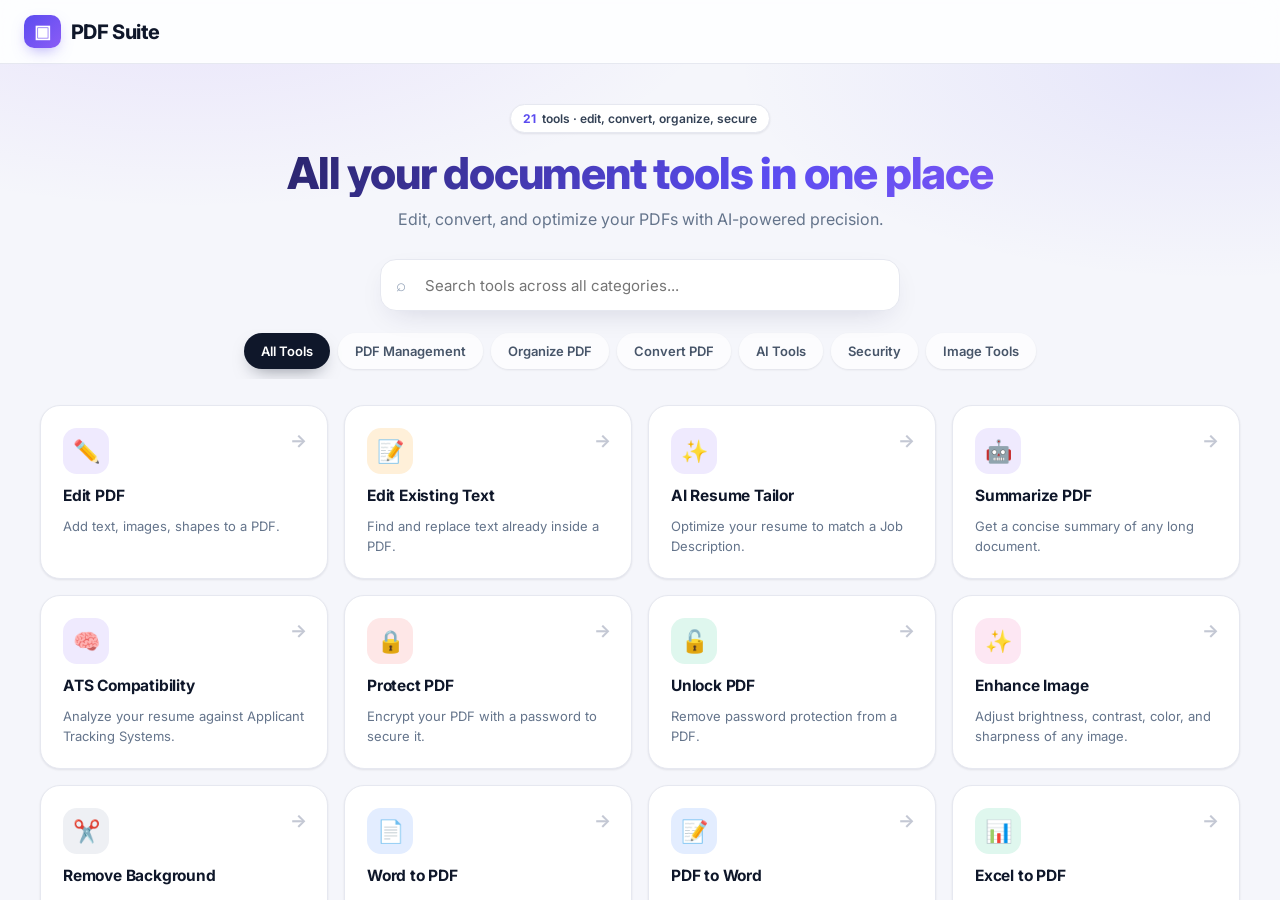
==== index.html @ 542d3d1c "Make PDF Suite an installable mobile app (PWA) Add a web app manifest, app icons, iOS/Android meta t" ====
<!doctype html>
<html lang="en">
<head>
  <meta charset="utf-8">
  <meta name="viewport" content="width=device-width, initial-scale=1, maximum-scale=1.0, user-scalable=no, viewport-fit=cover">
  <title>PDF Suite</title>
  <meta name="theme-color" content="#5b4cf0">
  <meta name="mobile-web-app-capable" content="yes">
  <meta name="apple-mobile-web-app-capable" content="yes">
  <meta name="apple-mobile-web-app-status-bar-style" content="default">
  <meta name="apple-mobile-web-app-title" content="PDF Suite">
  <meta name="application-name" content="PDF Suite">
  <meta name="format-detection" content="telephone=no">
  <link rel="manifest" href="/manifest.webmanifest">
  <link rel="icon" href="/static/icons/favicon-32.png" type="image/png" sizes="32x32">
  <link rel="apple-touch-icon" href="/static/icons/apple-touch-icon.png">
  <script src="/static/pwa.js" defer></script>
  <link rel="preconnect" href="https://fonts.googleapis.com">
  <link rel="preconnect" href="https://fonts.gstatic.com" crossorigin>
  <link href="https://fonts.googleapis.com/css2?family=Inter:opsz,wght@14..32,400;14..32,500;14..32,600;14..32,700&display=swap" rel="stylesheet">
  <style>
    *, *::before, *::after { box-sizing: border-box; margin: 0; padding: 0; }
    html, body { height: 100%; margin: 0; padding: 0; overflow: hidden; }
    body { font-family: 'Inter', -apple-system, BlinkMacSystemFont, sans-serif; background: #f8fafc; color: #0f172a; display: flex; flex-direction: column; touch-action: manipulation; }
    
    .app-header { height: 64px; display: flex; align-items: center; padding: 0 24px; background: #ffffff; border-bottom: 1px solid #e2e8f0; flex-shrink: 0; z-index: 100; }
    .brand { display: flex; align-items: center; gap: 10px; font-size: 20px; font-weight: 700; letter-spacing: -0.3px; cursor: pointer; }
    .brand-icon { background: #4f46e5; color: #fff; border-radius: 8px; padding: 6px 10px; font-size: 18px; }
    .btn-home { display: none; margin-left: auto; background: #f1f5f9; border: none; padding: 8px 16px; border-radius: 8px; font-weight: 600; color: #0f172a; cursor: pointer; font-size: 14px; }
    .btn-home:hover { background: #e2e8f0; }

    .app-view { display: none; flex: 1; position: relative; overflow: hidden; }
    .app-view.active { display: flex; }

    #homeView { background: #f8fafc; overflow-y: auto; padding: 40px 20px 80px 20px; justify-content: center; }
    #homeView::-webkit-scrollbar { width: 0px; }
    .home-container { max-width: 1200px; width: 100%; margin: 0 auto; }
    .home-header { text-align: center; margin-bottom: 40px; }
    .home-header h1 { font-size: 32px; font-weight: 700; margin-bottom: 12px; letter-spacing: -0.5px; }
    .home-header p { color: #64748b; font-size: 16px; }
    .tool-discovery { margin: 0 auto 26px; max-width: 920px; }
    .tool-search-wrap { position: relative; margin: 0 auto 18px; max-width: 520px; }
    .tool-search-wrap input { width: 100%; height: 46px; padding: 0 16px 0 44px; border: 1px solid #dbe3ef; border-radius: 12px; background: #fff; color: #0f172a; font: inherit; font-size: 14px; outline: none; box-shadow: 0 2px 8px rgba(15,23,42,.03); }
    .tool-search-wrap input:focus { border-color: #818cf8; box-shadow: 0 0 0 3px rgba(99,102,241,.12); }
    .tool-search-icon { position: absolute; left: 16px; top: 50%; transform: translateY(-50%); color: #94a3b8; font-size: 17px; pointer-events: none; }
    .tool-tabs { display: flex; justify-content: center; gap: 8px; overflow-x: auto; padding: 4px 2px 10px; scrollbar-width: thin; -webkit-overflow-scrolling: touch; }
    .tool-tab { flex: 0 0 auto; border: 1px solid #e2e8f0; border-radius: 999px; background: #fff; color: #475569; padding: 9px 16px; font: inherit; font-size: 13px; font-weight: 600; cursor: pointer; transition: background .18s, color .18s, border-color .18s, box-shadow .18s; }
    .tool-tab:hover { border-color: #a5b4fc; color: #4338ca; }
    .tool-tab.active { background: #4f46e5; color: #fff; border-color: #4f46e5; box-shadow: 0 4px 10px rgba(79,70,229,.18); }
    .tool-grid { display: grid; grid-template-columns: repeat(auto-fill, minmax(260px, 1fr)); gap: 20px; padding-bottom: 40px; }
    .tool-card[hidden] { display: none !important; }
    .tool-empty { display: none; padding: 34px 16px; text-align: center; color: #64748b; background: #fff; border: 1px dashed #cbd5e1; border-radius: 14px; margin-bottom: 40px; }
    .tool-empty.visible { display: block; }
    @media (max-width: 640px) {
      #homeView { padding: 28px 14px 60px; justify-content: flex-start; }
      .home-header { margin-bottom: 26px; }
      .home-header h1 { font-size: 26px; }
      .home-header p { font-size: 14px; }
      .tool-tabs { justify-content: flex-start; margin-right: -14px; padding-right: 14px; }
      .tool-grid { grid-template-columns: repeat(auto-fill, minmax(220px, 1fr)); gap: 14px; }
      .tool-card { padding: 20px; }
    }
    .tool-card { background: #ffffff; border: 1px solid #e2e8f0; border-radius: 16px; padding: 24px; cursor: pointer; transition: all 0.2s ease; display: flex; flex-direction: column; gap: 16px; }
    .tool-card:hover { transform: translateY(-4px); box-shadow: 0 12px 30px rgba(0,0,0,0.08); border-color: #cbd5e1; }
    .tool-icon { width: 48px; height: 48px; border-radius: 12px; display: flex; align-items: center; justify-content: center; font-size: 24px; color: white; }
    .icon-purple { background: #8b5cf6; } .icon-red { background: #ef4444; } .icon-blue { background: #3b82f6; } .icon-green { background: #10b981; } .icon-orange { background: #f59e0b; } .icon-gray { background: #64748b; } .icon-pink { background: #ec4899; }
    .tool-card h3 { font-size: 16px; font-weight: 700; color: #0f172a; }
    .tool-card p { font-size: 13px; color: #64748b; line-height: 1.5; }

    .page-container { width: 100%; max-width: 1200px; margin: 0 auto; padding: 30px 20px; overflow-y: auto; height: 100%; }
    .card-panel { background: white; padding: 30px; border-radius: 16px; box-shadow: 0 4px 20px rgba(0,0,0,0.05); }
    
    .btn { display: inline-flex; align-items: center; justify-content: center; gap: 6px; padding: 10px 16px; border: 1px solid #e2e8f0; border-radius: 8px; background: #ffffff; color: #334155; font-weight: 600; font-size: 14px; cursor: pointer; transition: all 0.15s; font-family: inherit; text-decoration: none; }
    .btn:hover { background: #f1f5f9; }
    .btn-primary { background: #4f46e5; color: #fff; border-color: #4f46e5; }
    .btn-primary:hover { background: #4338ca; }
    .btn-success { background: #059669; color: #fff; border-color: #059669; }
    .btn-success:hover { background: #047857; }
    .btn-danger { background: #dc2626; color: #fff; border-color: #dc2626; }
    .btn-danger:hover { background: #b91c1c; }
    .btn:disabled { opacity: 0.5; pointer-events: none; }
    
    .upload-zone { border: 2px dashed #cbd5e1; border-radius: 12px; padding: 40px 20px; text-align: center; cursor: pointer; transition: all 0.25s; background: #f8fafc; }
    .upload-zone:hover { border-color: #818cf8; background: #eef2ff; }
    .upload-zone .icon { font-size: 40px; display: block; margin-bottom: 10px; }

    /* Checkerboard for Background Remover */
    .checkerboard {
      background-color: #fff;
      background-image: linear-gradient(45deg, #e2e8f0 25%, transparent 25%), linear-gradient(-45deg, #e2e8f0 25%, transparent 25%), linear-gradient(45deg, transparent 75%, #e2e8f0 75%), linear-gradient(-45deg, transparent 75%, #e2e8f0 75%);
      background-size: 20px 20px;
      background-position: 0 0, 0 10px, 10px -10px, -10px 0px;
    }

    .editor-layout { display: flex; width: 100%; height: 100%; }
    .sidebar { width: 320px; min-width: 320px; background: #ffffff; border-right: 1px solid #e2e8f0; padding: 20px 16px; overflow-y: auto; display: flex; flex-direction: column; gap: 16px; z-index: 20; }
    .sidebar-close { display: none; background: none; border: none; font-size: 24px; align-self: flex-end; cursor: pointer; color: #64748b; }
    @media (max-width: 768px) {
      .sidebar { position: fixed; top: 64px; left: 0; bottom: 0; width: 85%; max-width: 340px; transform: translateX(-100%); box-shadow: 0 8px 30px rgba(0,0,0,0.15); z-index: 30; }
      .sidebar.open { transform: translateX(0); }
      .sidebar-close { display: block; }
      .sidebar-backdrop { display: none; position: fixed; inset: 0; background: rgba(0,0,0,0.3); z-index: 25; top: 64px; }
      .sidebar-backdrop.active { display: block; }
    }
    .tool-section-title { font-size: 11px; font-weight: 700; text-transform: uppercase; letter-spacing: 0.5px; color: #94a3b8; margin-top: 4px; }
    .tool-grid-sidebar { display: grid; grid-template-columns: 1fr 1fr; gap: 6px; }
    
    .main { flex: 1; display: flex; flex-direction: column; min-width: 0; background: #f1f5f9; position: relative; }
    .toolbar { height: 52px; background: #ffffff; border-bottom: 1px solid #e2e8f0; display: flex; align-items: center; gap: 10px; padding: 0 12px; flex-shrink: 0; }
    .toolbar[hidden] { display: none !important; }
    .toolbar .spacer { flex: 1; }
    .toolbar .page-nav { display: flex; align-items: center; gap: 6px; font-size: 14px; font-weight: 500; }
    .toolbar input[type="number"] { width: 48px; padding: 4px 6px; border: 1px solid #e2e8f0; border-radius: 6px; font-size: 14px; text-align: center; font-family: inherit; }
    .viewer-wrap { flex: 1; overflow: auto; padding: 20px 12px; display: flex; justify-content: center; align-items: flex-start; background: #e2e8f0; background-image: radial-gradient(circle at 20px 20px, #cbd5e1 1px, transparent 1px); background-size: 40px 40px; touch-action: pan-x pan-y; }
    .page-container-pdf { position: relative; background: #ffffff; border-radius: 8px; box-shadow: 0 20px 60px rgba(0, 0, 0, 0.12); overflow: hidden; touch-action: none; }
    .page-container-pdf img { display: block; width: 100%; height: 100%; }
    .page-container-pdf .overlay { position: absolute; inset: 0; pointer-events: auto; touch-action: none; }
    .empty-state { display: flex; flex-direction: column; align-items: center; justify-content: center; height: 100%; color: #94a3b8; gap: 12px; cursor: pointer; }
    .empty-state .icon { font-size: 56px; }
    .empty-state p { font-size: 18px; font-weight: 500; }
    
    .object { position: absolute; pointer-events: none; border: 1px solid transparent; cursor: move; white-space: pre-wrap; overflow: visible; user-select: none; background: transparent !important; touch-action: none; }
    .object.selected { border: 2px solid #4f46e5 !important; }
    .rotate-handle { position:absolute; left:50%; top:-34px; width:18px; height:18px; margin-left:-9px; border-radius:50%; background:#16a34a; border:2px solid #fff; z-index:6; pointer-events:auto; cursor:grab; box-shadow:0 1px 4px rgba(0,0,0,.25); }
    .resize-handle { position: absolute; width: 20px; height: 20px; background: #4f46e5; border: 2px solid #ffffff; border-radius: 3px; z-index: 5; pointer-events: auto; box-shadow: 0 1px 4px rgba(0,0,0,0.2); touch-action: none; }
    .resize-handle.nw { left: -10px; top: -10px; cursor: nwse-resize; } .resize-handle.n { left: 50%; top: -10px; transform: translateX(-50%); cursor: ns-resize; } .resize-handle.ne { right: -10px; top: -10px; cursor: nesw-resize; }
    .resize-handle.e { right: -10px; top: 50%; transform: translateY(-50%); cursor: ew-resize; } .resize-handle.se { right: -10px; bottom: -10px; cursor: nwse-resize; } .resize-handle.s { left: 50%; bottom: -10px; transform: translateX(-50%); cursor: ns-resize; }
    .resize-handle.sw { left: -10px; bottom: -10px; cursor: nesw-resize; } .resize-handle.w { left: -10px; top: 50%; transform: translateY(-50%); cursor: ew-resize; }

    .modal { display: none; position: fixed; inset: 0; background: rgba(15, 23, 42, 0.5); backdrop-filter: blur(4px); align-items: center; justify-content: center; z-index: 10000; padding: 12px; }
    .modal.open { display: flex; }
    .modal-dialog { width: min(540px, 100%); max-height: 90vh; background: #ffffff; border-radius: 16px; padding: 24px 20px; box-shadow: 0 40px 80px rgba(0, 0, 0, 0.3); overflow-y: auto; }
    .modal-dialog h2 { font-size: 20px; font-weight: 700; margin-bottom: 18px; color: #0f172a; }
    .modal-dialog label { display: block; font-size: 13px; font-weight: 600; color: #334155; margin: 14px 0 4px; }
    .modal-dialog textarea, .modal-dialog input[type="text"], .modal-dialog input[type="number"], .modal-dialog select { width: 100%; padding: 10px 12px; border: 1px solid #e2e8f0; border-radius: 8px; font-size: 16px; font-family: inherit; transition: border 0.15s; background: #ffffff; }
    .modal-dialog .row { display: grid; grid-template-columns: 1fr 90px; gap: 12px; }
    .modal-actions { display: flex; justify-content: flex-end; gap: 8px; margin-top: 20px; padding-top: 16px; border-top: 1px solid #f1f5f9; flex-wrap: wrap; }
    .modal-actions .btn-danger { margin-right: auto; }

    @media (max-width: 900px) { .tailor-grid, .split-grid { grid-template-columns: 1fr !important; } }
    
    #converterView { display: none; width: 100%; height: 100%; padding: 0; }
    #converterView.active { display: flex; }
    #converterIframe { width: 100%; height: 100%; border: 0; display: block; }
  
    /* Refreshed add/edit dialogs */
    .modal-card, .dialog, .editor-modal {
      border-radius: 18px !important;
      box-shadow: 0 24px 70px rgba(15, 23, 42, .24) !important;
      border: 1px solid rgba(226, 232, 240, .9) !important;
    }
    .modal-card h2, .dialog h2, .editor-modal h2 {
      font-size: 21px !important;
      font-weight: 750 !important;
      letter-spacing: -.45px;
      color: #111827;
    }
    .modal-card label, .dialog label, .editor-modal label {
      display: block;
      margin: 12px 0 6px;
      color: #475569;
      font-size: 12px;
      font-weight: 650;
    }
    .modal-card input:not([type=color]), .modal-card textarea, .modal-card select,
    .dialog input:not([type=color]), .dialog textarea, .dialog select,
    .editor-modal input:not([type=color]), .editor-modal textarea, .editor-modal select {
      border: 1px solid #dbe3ef !important;
      border-radius: 10px !important;
      background: #f8fafc;
      padding: 10px 12px;
      transition: border-color .15s ease, box-shadow .15s ease, background .15s ease;
    }
    .modal-card input:focus, .modal-card textarea:focus, .modal-card select:focus,
    .dialog input:focus, .dialog textarea:focus, .dialog select:focus,
    .editor-modal input:focus, .editor-modal textarea:focus, .editor-modal select:focus {
      outline: none;
      border-color: #6366f1 !important;
      background: #fff;
      box-shadow: 0 0 0 3px rgba(99, 102, 241, .13);
    }
    .modal-card input[type=color], .dialog input[type=color], .editor-modal input[type=color] {
      border-radius: 10px;
      overflow: hidden;
      cursor: pointer;
      min-height: 42px;
    }
    .modal-card button, .dialog button, .editor-modal button {
      border-radius: 10px !important;
      font-weight: 650;
      transition: transform .12s ease, box-shadow .12s ease;
    }
    .modal-card button:hover, .dialog button:hover, .editor-modal button:hover {
      transform: translateY(-1px);
    }

  </style>
  <link rel="stylesheet" href="/static/theme.css">
</head>
<body data-pwa-tip="auto">

  <header class="app-header">
    <div class="brand" onclick="goHome()">
      <span class="brand-icon">▣</span> PDF Suite
    </div>
    <button class="btn-home" id="globalHomeBtn" onclick="goHome()">🏠 <span class="hide-sm">Back to </span>Home</button>
    <button type="button" class="pwa-install" data-pwa-install hidden title="Install PDF Suite on this device">⬇ Install app</button>
  </header>

  <div class="sidebar-backdrop" id="sidebarBackdrop"></div>

  <!-- HOME VIEW -->
  <div class="app-view active" id="homeView">
    <div class="home-container">
      <div class="home-header">
        <span class="hero-badge"><b>21</b> tools · edit, convert, organize, secure</span>
        <h1>All your document tools in one place</h1>
        <p>Edit, convert, and optimize your PDFs with AI-powered precision.</p>
      </div>
      <div class="tool-discovery" aria-label="Find a tool">
        <div class="tool-search-wrap">
          <span class="tool-search-icon" aria-hidden="true">⌕</span>
          <input id="toolSearch" type="search" placeholder="Search tools across all categories..." aria-label="Search all tools" autocomplete="off">
        </div>
        <div class="tool-tabs" role="tablist" aria-label="Tool categories">
          <button class="tool-tab active" type="button" role="tab" aria-selected="true" data-category="all">All Tools</button>
          <button class="tool-tab" type="button" role="tab" aria-selected="false" data-category="pdf">PDF Management</button>
          <button class="tool-tab" type="button" role="tab" aria-selected="false" data-category="organize">Organize PDF</button>
          <button class="tool-tab" type="button" role="tab" aria-selected="false" data-category="convert">Convert PDF</button>
          <button class="tool-tab" type="button" role="tab" aria-selected="false" data-category="ai">AI Tools</button>
          <button class="tool-tab" type="button" role="tab" aria-selected="false" data-category="security">Security</button>
          <button class="tool-tab" type="button" role="tab" aria-selected="false" data-category="image">Image Tools</button>
        </div>
      </div>
      <div class="tool-grid" id="toolGrid">
        <div class="tool-card" data-category="pdf" onclick="showEditor()"><div class="tool-icon icon-purple">✏️</div><h3>Edit PDF</h3><p>Add text, images, shapes to a PDF.</p></div>
        <div class="tool-card" data-category="pdf" onclick="window.location.href='/edit-existing-text'"><div class="tool-icon icon-orange">📝</div><h3>Edit Existing Text</h3><p>Find and replace text already inside a PDF.</p></div>
        <div class="tool-card" data-category="ai" onclick="showTailor()"><div class="tool-icon icon-purple">✨</div><h3>AI Resume Tailor</h3><p>Optimize your resume to match a Job Description.</p></div>
        <div class="tool-card" data-category="ai" onclick="showSummarize()"><div class="tool-icon icon-purple">🤖</div><h3>Summarize PDF</h3><p>Get a concise summary of any long document.</p></div>
        <div class="tool-card" data-category="ai" onclick="showAts()"><div class="tool-icon icon-purple">🧠</div><h3>ATS Compatibility</h3><p>Analyze your resume against Applicant Tracking Systems.</p></div>
        <div class="tool-card" data-category="security" onclick="showProtect()"><div class="tool-icon icon-red">🔒</div><h3>Protect PDF</h3><p>Encrypt your PDF with a password to secure it.</p></div>
        <div class="tool-card" data-category="security" onclick="showUnlock()"><div class="tool-icon icon-green">🔓</div><h3>Unlock PDF</h3><p>Remove password protection from a PDF.</p></div>
        <div class="tool-card" data-category="image" onclick="showEnhance()"><div class="tool-icon icon-pink">✨</div><h3>Enhance Image</h3><p>Adjust brightness, contrast, color, and sharpness of any image.</p></div>
        <div class="tool-card" data-category="image" onclick="showRemoveBg()"><div class="tool-icon icon-gray">✂️</div><h3>Remove Background</h3><p>Automatically remove the background from any image using AI.</p></div>
        <div class="tool-card" data-category="convert" onclick="showConverter('word-to-pdf')"><div class="tool-icon icon-blue">📄</div><h3>Word to PDF</h3><p>Convert DOC and DOCX to PDF.</p></div>
        <div class="tool-card" data-category="convert" onclick="showConverter('pdf-to-word')"><div class="tool-icon icon-blue">📝</div><h3>PDF to Word</h3><p>Convert PDF to DOCX.</p></div>
        <div class="tool-card" data-category="convert" onclick="showConverter('excel-to-pdf')"><div class="tool-icon icon-green">📊</div><h3>Excel to PDF</h3><p>Convert spreadsheets to PDF.</p></div>
        <div class="tool-card" data-category="convert" onclick="showConverter('powerpoint-to-pdf')"><div class="tool-icon icon-orange">📽️</div><h3>PowerPoint to PDF</h3><p>Convert presentations to PDF.</p></div>
        <div class="tool-card" data-category="convert" onclick="showConverter('images-to-pdf')"><div class="tool-icon icon-orange">🖼️</div><h3>Images to PDF</h3><p>Combine images into a PDF.</p></div>
        <div class="tool-card" data-category="convert" onclick="showConverter('pdf-to-images')"><div class="tool-icon icon-blue">📸</div><h3>PDF to Images</h3><p>Export PDF pages as images.</p></div>
        <div class="tool-card" data-category="organize" onclick="showConverter('merge-pdf')"><div class="tool-icon icon-red">🔗</div><h3>Merge PDFs</h3><p>Combine multiple PDFs into one.</p></div>
        <div class="tool-card" data-category="organize" onclick="showConverter('compress-pdf')"><div class="tool-icon icon-green">🗜️</div><h3>Compress PDF</h3><p>Reduce PDF file size for easier sharing.</p></div>
        <div class="tool-card" data-category="organize" onclick="showConverter('split-pdf')"><div class="tool-icon icon-orange">✂️</div><h3>Split PDF</h3><p>Extract page ranges into separate PDF files.</p></div>
        <div class="tool-card" data-category="organize" onclick="showConverter('rotate-pdf')"><div class="tool-icon icon-blue">🔄</div><h3>Rotate Pages</h3><p>Rotate all pages or selected pages in a PDF.</p></div>
        <div class="tool-card" data-category="organize" onclick="showConverter('reorder-pdf')"><div class="tool-icon icon-purple">↕️</div><h3>Reorder Pages</h3><p>Change the page sequence of a PDF.</p></div>
        <div class="tool-card" data-category="image" onclick="showConverter('image-to-image')"><div class="tool-icon icon-gray">🔄</div><h3>Image to Image</h3><p>Convert between image formats.</p></div>
      </div>
      <div class="tool-empty" id="toolEmpty" role="status">No tools found. Try another search or category.</div>
    </div>
  </div>

  <!-- PDF ANNOTATOR (EDITOR) VIEW -->
  <div class="app-view" id="editorView">
    <div class="editor-layout">
      <aside class="sidebar" id="sidebar">
        <button class="sidebar-close" id="sidebarClose">✕</button>
        <div class="sidebar-title" style="display:flex; justify-content:space-between; align-items:center;">
          <span>📄 PDF Annotator</span>
          <button class="btn btn-ghost" id="newDocBtn" style="display:none; padding:4px 8px; min-height:auto; font-size:12px; border:1px solid #e2e8f0; cursor:pointer;">➕ New</button>
        </div>

        <div class="upload-zone" id="uploadArea">
          <span class="icon">📤</span>
          <p>Drop PDF here or click to browse</p>
          <input id="fileInput" type="file" accept="application/pdf,.pdf">
        </div>

        <div id="tools" hidden style="display:flex; flex-direction:column; gap:14px;">
          <div class="tool-section-title">🛠️ Tools</div>
          <div class="tool-grid-sidebar">
            <button class="btn btn-primary" id="addTextBtn">✏️ Add Text</button>
            <button class="btn btn-primary" id="addShapeBtn">⬛ Add Shape</button>
            <button class="btn btn-primary" id="addImageBtn">🖼️ Add Image</button>
            <button class="btn" id="undoBtn">↶ Undo</button>
            <button class="btn" id="redoBtn">↷ Redo</button>
            <button class="btn btn-danger" id="deleteSelectedBtn">🗑️ Delete</button>
            <button class="btn" id="clearBtn" style="grid-column: span 2;">🧹 Clear All</button>
          </div>

          <div class="selection-info" id="selectionInfo">Nothing selected.</div>
          <div class="status-bar" id="status"></div>

          <div class="tool-section-title">📥 Export</div>
          <button class="btn btn-success" style="width:100%;" id="downloadBtn">⬇️ Download PDF</button>
        </div>
      </aside>

      <main class="main">
        <header class="toolbar" id="toolbar" hidden>
          <div class="page-nav">
            <button class="btn" id="prevBtn" style="padding:4px 10px;">‹</button>
            <span><b id="pageNum">1</b> / <span id="pageCount">0</span></span>
            <button class="btn" id="nextBtn" style="padding:4px 10px;">›</button>
          </div>
          <input id="pageInput" type="number" min="1" value="1">
          <span class="spacer"></span>
          <div class="tool-grid-sidebar" style="width:110px;">
            <button class="btn" id="zoomOut" style="padding:4px;">−</button>
            <button class="btn" id="zoomIn" style="padding:4px;">+</button>
          </div>
        </header>

        <section class="viewer-wrap" id="viewerWrap">
          <div class="empty-state" onclick="document.getElementById('fileInput').click()">
            <span class="icon">📄</span>
            <p>Upload a PDF to get started</p>
          </div>
        </section>
      </main>
    </div>
  </div>

  <!-- CONVERTER VIEW -->
  <div class="app-view" id="converterView">
    <iframe id="converterIframe" src="about:blank"></iframe>
  </div>

  <!-- PROTECT PDF VIEW -->
  <div class="app-view" id="protectView" style="justify-content:center; overflow-y:auto; padding:40px 20px 80px 20px;">
    <div class="card-panel" style="max-width:600px; width:100%; height:fit-content;">
      <h2 style="font-size:24px; font-weight:700; margin-bottom:8px;">🔒 Protect PDF</h2>
      <p style="color:#64748b; margin-bottom:24px;">Encrypt your PDF file with a password.</p>
      
      <div class="upload-zone" id="protectUploadZone" style="margin-bottom:20px;">
        <span class="icon">📤</span>
        <p style="font-weight:600; color:#334155;" id="protectFileName">Click to upload a PDF</p>
        <input type="file" id="protectFileInput" accept=".pdf" style="display:none;">
      </div>
      
      <label style="display:block; font-weight:600; font-size:14px; margin-bottom:8px;">Enter Password</label>
      <input type="password" id="protectPassword" placeholder="Enter a strong password" style="width:100%; padding:12px; border:1px solid #e2e8f0; border-radius:8px; font-family:inherit; margin-bottom:20px;">
      
      <button class="btn btn-primary" id="runProtectBtn" style="width:100%; padding:12px; font-size:16px;" disabled>Encrypt & Download</button>
      <div id="protectStatus" style="margin-top:15px; text-align:center; font-weight:600;"></div>
    </div>
  </div>

  <!-- UNLOCK PDF VIEW -->
  <div class="app-view" id="unlockView" style="justify-content:center; overflow-y:auto; padding:40px 20px 80px 20px;">
    <div class="card-panel" style="max-width:600px; width:100%; height:fit-content;">
      <h2 style="font-size:24px; font-weight:700; margin-bottom:8px;">🔓 Unlock PDF</h2>
      <p style="color:#64748b; margin-bottom:24px;">Remove password protection from a PDF.</p>
      
      <div class="upload-zone" id="unlockUploadZone" style="margin-bottom:20px;">
        <span class="icon">📤</span>
        <p style="font-weight:600; color:#334155;" id="unlockFileName">Click to upload an encrypted PDF</p>
        <input type="file" id="unlockFileInput" accept=".pdf" style="display:none;">
      </div>
      
      <label style="display:block; font-weight:600; font-size:14px; margin-bottom:8px;">Enter Current Password</label>
      <input type="password" id="unlockPassword" placeholder="Enter the PDF password" style="width:100%; padding:12px; border:1px solid #e2e8f0; border-radius:8px; font-family:inherit; margin-bottom:20px;">
      
      <button class="btn btn-primary" id="runUnlockBtn" style="width:100%; padding:12px; font-size:16px;" disabled>Remove Password</button>
      <div id="unlockStatus" style="margin-top:15px; text-align:center; font-weight:600;"></div>
    </div>
  </div>

  <!-- ENHANCE IMAGE VIEW -->
  <div class="app-view" id="enhanceView" style="justify-content:center; overflow-y:auto; padding:40px 20px 80px 20px;">
    <div class="page-container split-grid" style="display:grid; grid-template-columns: 1fr 1fr; gap:20px; max-width:1000px; align-items:start;">
      
      <!-- Controls -->
      <div class="card-panel">
        <h2 style="font-size:24px; font-weight:700; margin-bottom:8px;">✨ Enhance Image</h2>
        <p style="color:#64748b; margin-bottom:20px;">Upload an image and adjust the sliders below.</p>
        
        <div class="upload-zone" id="enhanceUploadZone" style="margin-bottom:20px; padding: 20px;">
          <span class="icon" style="font-size:30px;">📤</span>
          <p style="font-weight:600; color:#334155; font-size:14px;" id="enhanceFileName">Click to upload an image</p>
          <input type="file" id="enhanceFileInput" accept="image/*" style="display:none;">
        </div>
        
        <div style="display:flex; flex-direction:column; gap:12px; margin-bottom:20px;">
          <div>
            <label style="display:flex; justify-content:space-between; font-size:13px; font-weight:600; margin-bottom:4px;"><span>Brightness</span> <span id="valBrightness">1.0</span></label>
            <input type="range" id="sliderBrightness" min="0.5" max="2.0" step="0.1" value="1.0" style="width:100%;">
          </div>
          <div>
            <label style="display:flex; justify-content:space-between; font-size:13px; font-weight:600; margin-bottom:4px;"><span>Contrast</span> <span id="valContrast">1.0</span></label>
            <input type="range" id="sliderContrast" min="0.5" max="2.0" step="0.1" value="1.0" style="width:100%;">
          </div>
          <div>
            <label style="display:flex; justify-content:space-between; font-size:13px; font-weight:600; margin-bottom:4px;"><span>Color</span> <span id="valColor">1.0</span></label>
            <input type="range" id="sliderColor" min="0.0" max="2.0" step="0.1" value="1.0" style="width:100%;">
          </div>
          <div>
            <label style="display:flex; justify-content:space-between; font-size:13px; font-weight:600; margin-bottom:4px;"><span>Sharpness</span> <span id="valSharpness">1.0</span></label>
            <input type="range" id="sliderSharpness" min="0.0" max="3.0" step="0.1" value="1.0" style="width:100%;">
          </div>
        </div>
        
        <button class="btn btn-primary" id="runEnhanceBtn" style="width:100%; padding:12px; font-size:16px;" disabled>Apply & Download</button>
        <div id="enhanceStatus" style="margin-top:15px; text-align:center; font-weight:600;"></div>
      </div>

      <!-- Preview -->
      <div class="card-panel" style="display:flex; flex-direction:column; height:100%;">
        <h3 style="font-size:16px; font-weight:700; margin-bottom:12px;">Original Preview</h3>
        <div style="flex:1; background:#f1f5f9; border-radius:12px; display:flex; align-items:center; justify-content:center; overflow:hidden; min-height:300px; border:1px solid #e2e8f0;">
          <img id="enhancePreviewImg" style="max-width:100%; max-height:400px; display:none; object-fit:contain;" />
          <span id="enhancePreviewPlaceholder" style="color:#94a3b8;">No image uploaded</span>
        </div>
      </div>
    </div>
  </div>

  <!-- REMOVE BACKGROUND VIEW -->
  <div class="app-view" id="removeBgView" style="justify-content:center; overflow-y:auto; padding:40px 20px 80px 20px;">
    <div class="page-container split-grid" style="display:grid; grid-template-columns: 1fr 1fr; gap:20px; max-width:1000px; align-items:start;">
      
      <!-- Controls -->
      <div class="card-panel">
        <h2 style="font-size:24px; font-weight:700; margin-bottom:8px;">✂️ Remove Background</h2>
        <p style="color:#64748b; margin-bottom:20px;">AI will automatically remove the background and give you a transparent PNG.</p>
        
        <div class="upload-zone" id="removeBgUploadZone" style="margin-bottom:20px;">
          <span class="icon">📤</span>
          <p style="font-weight:600; color:#334155;" id="removeBgFileName">Click to upload an image</p>
          <input type="file" id="removeBgFileInput" accept="image/*" style="display:none;">
        </div>
        
        <button class="btn btn-primary" id="runRemoveBgBtn" style="width:100%; padding:12px; font-size:16px;" disabled>Remove Background</button>
        <div id="removeBgStatus" style="margin-top:15px; text-align:center; font-weight:600;"></div>
        <div style="font-size:12px; color:#94a3b8; text-align:center; margin-top:10px;">Note: AI processing may take 5-10 seconds.</div>
      </div>

      <!-- Preview -->
      <div class="card-panel" style="display:flex; flex-direction:column; height:100%;">
        <h3 style="font-size:16px; font-weight:700; margin-bottom:12px;">Result Preview</h3>
        <div class="checkerboard" style="flex:1; border-radius:12px; display:flex; align-items:center; justify-content:center; overflow:hidden; min-height:300px; border:1px solid #e2e8f0;">
          <img id="removeBgPreviewImg" style="max-width:100%; max-height:400px; display:none; object-fit:contain;" />
          <span id="removeBgPreviewPlaceholder" style="color:#64748b; background:rgba(255,255,255,0.8); padding:4px 8px; border-radius:4px;">Result will appear here</span>
        </div>
      </div>
    </div>
  </div>

  <!-- AI TAILOR VIEW -->
  <div class="app-view" id="tailorView" style="overflow-y:auto; padding:24px 24px 80px 24px;">
    <div class="page-container tailor-grid" style="display:grid; grid-template-columns:1fr 1fr; gap:20px; align-items:start;">
      <div class="card-panel">
        <h3 style="font-size:18px; font-weight:700; margin-bottom:6px;">Optimize for ATS</h3>
        <p style="color:#64748b; font-size:13px; margin-bottom:20px;">Upload your resume and JD. AI will rewrite your experience to match the role.</p>
        <label style="display:block; font-weight:600; font-size:14px; margin-bottom:8px;">1. Upload Current Resume (PDF or DOCX)</label>
        <input type="file" id="tailorResumeFile" accept=".pdf,.docx" style="width:100%; padding:10px; border:1px solid #e2e8f0; border-radius:8px; margin-bottom:20px;">
        <label style="display:block; font-weight:600; font-size:14px; margin-bottom:8px;">2. Job Description (Paste or Upload)</label>
        <input type="file" id="tailorJdFile" accept=".pdf,.docx,.txt" style="width:100%; padding:10px; border:1px dashed #cbd5e1; border-radius:8px; margin-bottom:10px;">
        <div style="text-align:center; color:#94a3b8; font-size:12px; margin-bottom:10px;">— OR —</div>
        <textarea id="tailorJdText" rows="6" placeholder="Paste the Job Description here..." style="width:100%; padding:12px; border:1px solid #e2e8f0; border-radius:8px; font-family:inherit; margin-bottom:20px;"></textarea>
        <button class="btn btn-primary" id="generateTailoredBtn" style="width:100%; padding:14px; font-size:16px;">🪄 Generate Optimized Resume</button>
        <div id="tailorStatus" style="margin-top:15px; font-size:14px; text-align:center; font-weight:600;"></div>
      </div>
      <div id="tailorResultArea" style="display:none; flex-direction:column; gap:16px;">
        <div class="card-panel">
          <div style="display:flex; justify-content:space-between; margin-bottom:12px;">
            <span style="font-weight:700; font-size:16px;">ATS Match Score</span>
            <span id="matchScoreText" style="font-size:24px; font-weight:800; color:#4f46e5;">0%</span>
          </div>
          <div style="width:100%; height:10px; background:#e2e8f0; border-radius:999px; overflow:hidden;">
            <div id="matchScoreBar" style="height:100%; width:0%; background:#4f46e5; transition:width 1s;"></div>
          </div>
          <div id="matchDetails" style="margin-top:12px; font-size:13px; color:#64748b;"></div>
        </div>
        <div class="card-panel" style="flex:1; display:flex; flex-direction:column;">
          <div style="display:flex; justify-content:space-between; margin-bottom:12px;">
            <span style="font-weight:600; font-size:14px;">PDF Preview</span>
            <a id="downloadTailoredBtn" class="btn btn-success" style="display:none;" download="Tailored_Resume.pdf">⬇️ Download PDF</a>
          </div>
          <img id="pdfPreviewImg" style="width:100%; border:1px solid #e2e8f0; border-radius:8px; display:none;" />
          <div id="previewPlaceholder" style="flex:1; min-height:300px; display:flex; align-items:center; justify-content:center; color:#94a3b8;">Generated PDF will appear here</div>
        </div>
      </div>
    </div>
  </div>

  <!-- SUMMARIZE VIEW -->
  <div class="app-view" id="summarizeView" style="justify-content:center; overflow-y:auto; padding:40px 20px 80px 20px;">
    <div class="card-panel" style="max-width:700px; width:100%; height:fit-content;">
      <h2 style="font-size:24px; font-weight:700; margin-bottom:8px;">🤖 Document Summarizer</h2>
      <p style="color:#64748b; margin-bottom:24px;">Upload a PDF and get a 5-sentence summary instantly.</p>
      <div class="upload-zone" id="summarizeUploadZone" style="margin-bottom:20px;">
        <span class="icon">📤</span>
        <p style="font-weight:600; color:#334155;">Click to upload a PDF</p>
        <input type="file" id="summarizeFileInput" accept=".pdf" style="display:none;">
      </div>
      <button class="btn btn-primary" id="runSummarizeBtn" style="width:100%; padding:12px; font-size:16px;" disabled>Generate Summary</button>
      <div id="summaryResultBox" style="display:none; margin-top:24px; background:#f8fafc; padding:20px; border-radius:12px; border:1px solid #e2e8f0; line-height:1.7; font-size:15px;"></div>
      <div id="summaryStatus" style="margin-top:15px; text-align:center; font-weight:600;"></div>
    </div>
  </div>

  <!-- ATS CHECKER VIEW -->
  <div class="app-view" id="atsView" style="justify-content:center; overflow-y:auto; padding:40px 20px 80px 20px;">
    <div class="card-panel" style="max-width:700px; width:100%; height:fit-content;">
      <h2 style="font-size:24px; font-weight:700; margin-bottom:8px;">🧠 ATS Compatibility Check</h2>
      <p style="color:#64748b; margin-bottom:24px;">Upload your resume (PDF or DOCX) to see how well it scores against Applicant Tracking Systems.</p>
      <div class="upload-zone" id="atsUploadZone" style="margin-bottom:20px;">
        <span class="icon">📤</span>
        <p style="font-weight:600; color:#334155;">Click to upload your resume</p>
        <input type="file" id="atsFileInput" accept=".pdf,.docx" style="display:none;">
      </div>
      <div id="atsStatus" style="text-align:center; font-weight:600; margin-bottom:16px;"></div>
      <div id="atsResultBox" style="display:none;">
        <div style="display:flex; justify-content:space-between; align-items:center; margin-bottom:12px;">
          <span style="font-weight:700; font-size:18px;">Overall Score</span>
          <span id="atsTotalScore" style="font-size:32px; font-weight:800; color:#4f46e5;">0%</span>
        </div>
        <div style="width:100%; height:10px; background:#e2e8f0; border-radius:999px; overflow:hidden; margin-bottom:24px;">
          <div id="atsScoreBar" style="height:100%; width:0%; background:#4f46e5; transition:width 0.5s;"></div>
        </div>
        <div style="display:grid; grid-template-columns:1fr 1fr; gap:12px;" id="atsBreakdown"></div>
        <div style="margin-top:20px; font-size:14px; color:#64748b; text-align:center;">
          <span id="atsWordCount" style="margin:0 10px;"></span> 
          <span id="atsSectionsFound" style="margin:0 10px;"></span> 
          <span id="atsSkillsDetected" style="margin:0 10px;"></span>
        </div>
      </div>
    </div>
  </div>

  <!-- MODALS -->
  <div class="modal" id="shapeModal">
    <div class="modal-dialog">
      <h2 id="shapeModalTitle">⬛ Add Shape</h2>
      <label>Shape type</label>
      <select id="shapeType">
        <option value="rect">Rectangle (filled)</option><option value="rect-outline">Rectangle (outline)</option>
        <option value="ellipse">Ellipse (filled)</option><option value="ellipse-outline">Ellipse (outline)</option>
        <option value="line">Line</option><option value="arrow">Arrow</option>
      </select>
      <label>Stroke color</label>
      <input id="shapeStroke" type="color" value="#e53935" style="width:100%; height:44px; padding:2px;">
      <label>Line width</label>
      <select id="shapeStrokeWidth"><option value="1">1 px — Thin</option><option value="2" selected>2 px — Normal</option><option value="4">4 px — Thick</option><option value="6">6 px — Extra thick</option></select>
      <div id="shapeFillControls">
        <label>Fill color</label>
        <div style="display:flex; gap:10px;">
          <input id="shapeFill" type="color" value="#ffffff" style="flex:1; height:44px; padding:2px;">
          <button class="btn" onclick="document.getElementById('shapeFill').value='#ffffff'">⚪ White</button>
        </div>
      </div>
      <div class="modal-actions">
        <button class="btn" id="shapeCancel">Cancel</button>
        <button class="btn btn-success" id="shapeSave">✅ Add Shape</button>
      </div>
    </div>
  </div>

  <div class="modal" id="modal">
    <div class="modal-dialog">
      <h2 id="modalTitle">✏️ Add Text</h2>
      <label>Text content</label>
      <textarea id="editText" placeholder="Type your text here..."></textarea>
      <div class="row">
        <div style="flex:1;">
          <label>Font family</label>
          <select id="fontFamily">
            <option value="Arial">Arial (Helvetica)</option>
            <option value="Times New Roman">Times New Roman</option>
            <option value="Courier New">Courier New</option>
          </select>
        </div>
        <div style="width:80px;">
          <label>Size</label>
          <input id="fontSize" type="number" min="8" max="100" step="1" value="14">
        </div>
      </div>
      <label>Color</label>
      <input id="color" type="color" value="#000000" style="width:100%; height:44px; padding:2px;">
      
      <div class="modal-actions">
        <button class="btn btn-danger" id="modalDelete" style="margin-right:auto;">🗑️ Delete</button>
        <button class="btn" id="modalCancel">Cancel</button>
        <button class="btn btn-success" id="modalSave">💾 Save</button>
      </div>
    </div>
  </div>
  
  <div class="modal" id="imageModal">
    <div class="modal-dialog">
      <h2 id="imageModalTitle">🖼️ Add Image</h2>
      <label>Choose image</label>
      <input id="imageFile" type="file" accept="image/png,image/jpeg,image/webp" style="width:100%; padding:10px; border:1px solid #e2e8f0; border-radius:8px;">
      <div class="modal-actions">
        <button class="btn" id="imageCancel">Cancel</button>
        <button class="btn btn-success" id="imageSave">✅ Add Image</button>
      </div>
    </div>
  </div>

  <script>
    // Navigation
    const views = document.querySelectorAll('.app-view');
    const homeBtn = document.getElementById('globalHomeBtn');
    function hideAllViews() { views.forEach(v => v.classList.remove('active')); homeBtn.style.display = 'block'; }
    function goHome() { hideAllViews(); document.getElementById('homeView').classList.add('active'); homeBtn.style.display = 'none'; }
    // Home tool discovery: the selected category stays active while navigating between views.
    let activeToolCategory = 'all';
    function filterHomeTools() {
      const query = (document.getElementById('toolSearch')?.value || '').trim().toLowerCase();
      const cards = Array.from(document.querySelectorAll('#toolGrid .tool-card'));
      let visibleCount = 0;
      cards.forEach(card => {
        const categoryMatches = query ? true : (activeToolCategory === 'all' || card.dataset.category === activeToolCategory);
        const textMatches = !query || card.textContent.toLowerCase().includes(query);
        const visible = categoryMatches && textMatches;
        card.hidden = !visible;
        if (visible) visibleCount++;
      });
      document.getElementById('toolEmpty')?.classList.toggle('visible', visibleCount === 0);
    }
    document.querySelectorAll('.tool-tab').forEach(tab => {
      tab.addEventListener('click', () => {
        activeToolCategory = tab.dataset.category || 'all';
        document.querySelectorAll('.tool-tab').forEach(item => {
          const active = item === tab;
          item.classList.toggle('active', active);
          item.setAttribute('aria-selected', active ? 'true' : 'false');
        });
        filterHomeTools();
      });
    });
    document.getElementById('toolSearch')?.addEventListener('input', filterHomeTools);
    function showEditor() { hideAllViews(); document.getElementById('editorView').classList.add('active'); document.getElementById('sidebar').classList.add('open'); }
    function showConverter(tool) { hideAllViews(); document.getElementById('converterView').classList.add('active'); document.getElementById('converterIframe').src = `/converter?tool=${tool}`; }
    function showTailor() { hideAllViews(); document.getElementById('tailorView').classList.add('active'); }
    function showSummarize() { hideAllViews(); document.getElementById('summarizeView').classList.add('active'); }
    function showAts() { hideAllViews(); document.getElementById('atsView').classList.add('active'); }
    function showProtect() { hideAllViews(); document.getElementById('protectView').classList.add('active'); }
    function showUnlock() { hideAllViews(); document.getElementById('unlockView').classList.add('active'); }
    function showEnhance() { hideAllViews(); document.getElementById('enhanceView').classList.add('active'); }
    function showRemoveBg() { hideAllViews(); document.getElementById('removeBgView').classList.add('active'); }
    function closeSidebar() { document.getElementById('sidebar').classList.remove('open'); document.getElementById('sidebarBackdrop').classList.remove('active'); }
    
    // Editor State
    let pdfData = null, pages = [], currentPage = 1, added = [], shapes = [], images = [], selected = null, history = [], future = [], additionOrder = 1;
    let renderScale = 1.5, viewer = null, overlay = null, dragState = null, renderToken = 0, renderChain = Promise.resolve();
    let displayPdfData = null, previewGeneration = 0, previewRunning = false, previewQueued = false, previewIdle = Promise.resolve();
    const $ = id => document.getElementById(id);

    function snapshot() { return JSON.stringify({ added, shapes, images, additionOrder }); }
    function restoreSnapshot(s) { const x = JSON.parse(s); added = x.added || []; shapes = x.shapes || []; images = x.images || []; additionOrder = Number(x.additionOrder) || 0; }
    function nextAdditionOrder() { return additionOrder++; }
    let _idCounter = 0;
    function uniqueId(prefix) { if (crypto?.randomUUID) return prefix + crypto.randomUUID().slice(0, 12); return prefix + Date.now().toString(36) + (++_idCounter); }
    function commit(before) { const after = snapshot(); if (before !== after) { history.push(before); future = []; } updateStats(); }
    async function undo() { if (!history.length) return; future.push(snapshot()); restoreSnapshot(history.pop()); selected = null; await refreshPreview(); }
    async function redo() { if (!future.length) return; history.push(snapshot()); restoreSnapshot(future.pop()); selected = null; await refreshPreview(); }
    function setStatus(t) { $('status').textContent = t || ''; }
    function showError(message) { setStatus('⚠️ ' + message); toast(message, 'error'); }
    function toast(message, kind = 'info') {
      let box = document.getElementById('toastBox');
      if (!box) { box = document.createElement('div'); box.id = 'toastBox'; box.className = 'toast-box'; document.body.appendChild(box); }
      const t = document.createElement('div'); t.className = 'toast ' + kind; t.textContent = message; box.appendChild(t);
      setTimeout(() => { t.classList.add('hide'); setTimeout(() => t.remove(), 300); }, 4500);
    }
    function downloadBlob(blob, filename) {
      const url = URL.createObjectURL(blob); const a = document.createElement('a'); a.href = url; a.download = filename;
      document.body.appendChild(a); a.click(); a.remove();
      setTimeout(() => URL.revokeObjectURL(url), 2000); // revoking immediately breaks downloads in Safari/Firefox
    }
    async function errorFrom(res, fallback) { try { const d = await res.json(); return d.error || fallback; } catch { return fallback; } }
    function updateStats() { $('undoBtn').disabled = !history.length; $('redoBtn').disabled = !future.length; }

    const uploadArea = $('uploadArea'), fileInput = $('fileInput'), viewerWrap = $('viewerWrap');
    uploadArea.onclick = () => fileInput.click();
    fileInput.onchange = e => e.target.files[0] && loadPDF(e.target.files[0]);
    $('newDocBtn').onclick = () => { if ((added.length + shapes.length + images.length) && !confirm('Start a new document? Your unsaved edits will be lost.')) return; location.reload(); };

    async function loadPDF(file) {
      const fd = new FormData(); fd.append('file', file);
      try {
        const res = await fetch('/api/extract', { method: 'POST', body: fd });
        const data = await res.json();
        if (!res.ok) throw Error(data.error || 'Could not read PDF');
        pdfData = data.pdf; displayPdfData = pdfData; pages = data.pages;
        added = []; shapes = []; images = []; selected = null; history = []; future = []; additionOrder = 1; currentPage = 1;
        $('pageCount').textContent = pages.length; $('pageInput').max = pages.length;
        $('toolbar').hidden = false; $('tools').hidden = false;
        viewer = null; overlay = null;
        await renderCurrentPage(); uploadArea.style.display = 'none'; $('newDocBtn').style.display = 'block'; closeSidebar();
      } catch (e) { showError(e.message); }
    }

    async function renderServerPage(token) {
      if (!displayPdfData) return;
      const res = await fetch('/api/render-page', { method: 'POST', headers: { 'Content-Type': 'application/json' }, body: JSON.stringify({ pdf: displayPdfData, page: currentPage, scale: renderScale }) });
      if (!res.ok) { let msg = 'Could not render this page.'; try { msg = (await res.json()).error || msg; } catch {} throw new Error(msg); }
      const blob = await res.blob(); if (token !== renderToken) return;
      const url = URL.createObjectURL(blob); const img = document.createElement('img'); img.alt = `Page ${currentPage}`;
      // onerror matters: without it a bad image would leave this promise (and every later render) hanging.
      await new Promise((resolve, reject) => { img.onload = resolve; img.onerror = () => reject(new Error('The page image could not be displayed.')); img.src = url; });
      if (viewer) { const old = viewer.querySelector('img'); if (old?.src?.startsWith('blob:')) URL.revokeObjectURL(old.src); }
      if (!viewer) { viewer = document.createElement('div'); viewer.className = 'page-container-pdf'; overlay = document.createElement('div'); overlay.className = 'overlay'; viewer.append(img, overlay); viewerWrap.innerHTML = ''; viewerWrap.append(viewer); }
      else { viewer.replaceChildren(img, overlay); }
      const w = pages[currentPage - 1].width * renderScale, h = pages[currentPage - 1].height * renderScale;
      viewer.style.width = w + 'px'; viewer.style.height = h + 'px'; overlay.style.width = w + 'px'; overlay.style.height = h + 'px';
    }
    function requestRender() { const token = ++renderToken; renderChain = renderChain.then(() => performRender(token)); return renderChain; }
    async function performRender(token) {
      if (!displayPdfData || token !== renderToken) return;
      try { await renderServerPage(token); }
      catch (err) { if (token === renderToken) showError(err.message); return; }
      if (token !== renderToken) return;
      overlay.innerHTML = ''; installCentralHitTesting(); drawObjects();
      $('pageNum').textContent = currentPage; $('pageInput').value = currentPage;
      $('prevBtn').disabled = currentPage === 1; $('nextBtn').disabled = currentPage === pages.length;
      updateStats();
    }
    async function renderCurrentPage() { return requestRender(); }

    function drawObjects() {
      overlay.innerHTML = '';
      const items = [...added, ...shapes, ...images].filter(x => x.page === currentPage).sort((a,b) => (a.order||0) - (b.order||0));
      for (const obj of items) {
        const r = document.createElement('div');
        r.className = 'object ' + (selected === obj.id ? 'selected' : '');
        r.dataset.id = obj.id;
        r.style.left = obj.rect.x0 * renderScale + 'px'; r.style.top = obj.rect.y0 * renderScale + 'px'; r.style.transform = `rotate(${Number(obj.rotation || 0)}deg)`;
        r.style.width = Math.max(8, (obj.rect.x1 - obj.rect.x0) * renderScale) + 'px'; r.style.height = Math.max(8, (obj.rect.y1 - obj.rect.y0) * renderScale) + 'px';
        
        if (obj.type === 'shape') {
          const lineShape = ['line','arrow','double-arrow'].includes(obj.shape);
          r.style.border = 'none';
          r.style.background = 'transparent';
          r.classList.add('shape-hit-area');
          if (lineShape) {
            const w = Math.max(8, (obj.rect.x1 - obj.rect.x0) * renderScale);
            const h = Math.max(8, (obj.rect.y1 - obj.rect.y0) * renderScale);
            const color = obj.stroke || '#e53935';
            const sw = Math.max(1, Number(obj.strokeWidth || 2));
            let svg = `<svg width="100%" height="100%" viewBox="0 0 ${w} ${h}" style="overflow:visible;pointer-events:none"><defs><marker id="ah-${obj.id}" markerWidth="8" markerHeight="8" refX="7" refY="4" orient="auto" markerUnits="strokeWidth"><path d="M0,0 L8,4 L0,8 z" fill="${color}"/></marker></defs><line x1="2" y1="2" x2="${Math.max(4,w-2)}" y2="${Math.max(4,h-2)}" stroke="${color}" stroke-width="${sw}"`;
            if (obj.shape === 'arrow') svg += ` marker-end="url(#ah-${obj.id})"`;
            if (obj.shape === 'double-arrow') svg += ` marker-start="url(#ah-${obj.id})" marker-end="url(#ah-${obj.id})"`;
            svg += '/></svg>';
            r.innerHTML = svg; r.querySelector('svg').style.visibility = 'hidden';
          } else {
            r.style.border = 'none';
            r.style.background = 'transparent';
            r.style.borderRadius = obj.shape.startsWith('ellipse') ? '50%' : '0';
          }
        }
        if (selected === obj.id) addResizeHandles(r, obj);
        overlay.appendChild(r);
      }
    }

    function addResizeHandles(parent, item) {
      const rot = document.createElement('div'); rot.className = 'rotate-handle'; rot.title = 'Drag to rotate';
      rot.textContent = '↻'; rot.style.display = item.type === 'shape' ? 'block' : 'none';
      rot.addEventListener('pointerdown', e => { e.preventDefault(); e.stopPropagation(); startDrag(e, item, 'rotate'); }, { capture: true });
      parent.appendChild(rot);
      const dirs = ['nw', 'n', 'ne', 'e', 'se', 's', 'sw', 'w'];
      for (const dir of dirs) {
        const h = document.createElement('div'); h.className = 'resize-handle ' + dir; h.dataset.direction = dir;
        h.addEventListener('pointerdown', e => { e.preventDefault(); e.stopPropagation(); startDrag(e, item, 'resize', dir); }, { capture: true });
        parent.appendChild(h);
      }
    }

    function installCentralHitTesting() {
      if (!overlay || overlay.dataset.active) return; overlay.dataset.active = '1';
      overlay.addEventListener('pointerdown', e => {
        if (e.button !== 0) return;
        const pr = overlay.getBoundingClientRect(); const x = (e.clientX - pr.left) / renderScale, y = (e.clientY - pr.top) / renderScale;
        // Prefer text objects when they overlap a shape, so labels remain selectable.
        const pageItems = [...added, ...shapes, ...images].filter(obj => obj.page === currentPage);
        const hitTest = obj => x >= obj.rect.x0 && x <= obj.rect.x1 && y >= obj.rect.y0 && y <= obj.rect.y1;
        const hit = [...pageItems.filter(obj => obj.type === 'add').reverse(),
                     ...pageItems.filter(obj => obj.type !== 'add').reverse()].find(hitTest);
        if (!hit) { selected = null; drawObjects(); refreshSelection(); return; }
        selected = hit.id; drawObjects(); refreshSelection(); startDrag(e, hit, 'move');
      });
      overlay.addEventListener('dblclick', e => {
        const pr = overlay.getBoundingClientRect(); const x = (e.clientX - pr.left) / renderScale, y = (e.clientY - pr.top) / renderScale;
        // Prefer text objects when they overlap a shape, so labels remain selectable.
        const pageItems = [...added, ...shapes, ...images].filter(obj => obj.page === currentPage);
        const hitTest = obj => x >= obj.rect.x0 && x <= obj.rect.x1 && y >= obj.rect.y0 && y <= obj.rect.y1;
        const hit = [...pageItems.filter(obj => obj.type === 'add').reverse(),
                     ...pageItems.filter(obj => obj.type !== 'add').reverse()].find(hitTest);
        if (hit) {
          selected = hit.id; drawObjects(); refreshSelection();
          if (hit.type === 'shape') openShapeEditor(hit);
          else if (hit.type === 'image') openImageEditor(hit);
          else openEditor(hit);
        }
      });
    }

    function startDrag(e, item, type, direction = 'se') {
      const el = overlay.querySelector(`.object[data-id="${item.id}"]`) || overlay;
      let clientX = e.clientX, clientY = e.clientY;
      dragState = { item, type, direction, before: snapshot(), rect: { ...item.rect }, rotation: Number(item.rotation || 0), sx: clientX, sy: clientY, el, dirty: false };
      window.addEventListener('pointermove', onDrag); window.addEventListener('pointerup', endDrag, { once: true }); window.addEventListener('pointercancel', endDrag, { once: true });
      document.body.style.touchAction = 'none';
    }

    function onDrag(e) {
      if (!dragState) return;
      const dx = (e.clientX - dragState.sx) / renderScale, dy = (e.clientY - dragState.sy) / renderScale;
      let r = { ...dragState.rect };
      if (dragState.type === 'rotate') {
        const overlayBounds = overlay.getBoundingClientRect();
        const cx = overlayBounds.left + ((dragState.rect.x0 + dragState.rect.x1) / 2) * renderScale;
        const cy = overlayBounds.top + ((dragState.rect.y0 + dragState.rect.y1) / 2) * renderScale;
        const a0 = Math.atan2(dragState.sy - cy, dragState.sx - cx);
        const a1 = Math.atan2(e.clientY - cy, e.clientX - cx);
        dragState.item.rotation = ((dragState.rotation + (a1 - a0) * 180 / Math.PI) % 360 + 360) % 360;
        dragState.el.style.transform = `rotate(${dragState.item.rotation}deg)`;
        dragState.dirty = true; return;
      }
      if (dragState.type === 'move') { r.x0 += dx; r.x1 += dx; r.y0 += dy; r.y1 += dy; }
      else {
        if (dragState.direction.includes('w')) r.x0 = Math.min(r.x1 - 8, r.x0 + dx); if (dragState.direction.includes('e')) r.x1 = Math.max(r.x0 + 8, r.x1 + dx);
        if (dragState.direction.includes('n')) r.y0 = Math.min(r.y1 - 8, r.y0 + dy); if (dragState.direction.includes('s')) r.y1 = Math.max(r.y0 + 8, r.y1 + dy);
      }
      dragState.item.rect = r; dragState.dirty = true;
      dragState.el.style.left = r.x0 * renderScale + 'px'; dragState.el.style.top = r.y0 * renderScale + 'px';
      dragState.el.style.width = Math.max(8, (r.x1 - r.x0) * renderScale) + 'px'; dragState.el.style.height = Math.max(8, (r.y1 - r.y0) * renderScale) + 'px';
    }

    async function endDrag() {
      if (!dragState) return; const d = dragState; dragState = null; window.removeEventListener('pointermove', onDrag); document.body.style.touchAction = '';
      if (!d.dirty) return;
      commit(d.before);
      drawObjects(); refreshSelection();
      // Refresh once after the gesture; rotation is applied by the PDF renderer.
      await refreshPreview();
    }

    function refreshSelection() { document.querySelectorAll('.object').forEach(x => x.classList.toggle('selected', x.dataset.id === selected)); $('selectionInfo').textContent = selected ? 'Item selected' : 'Nothing selected.'; }
    // Clicking outside the active object/page clears its selection handles.
    document.addEventListener('pointerdown', e => {
      if (!selected) return;
      const pageArea = e.target.closest('.overlay');
      const objectToolbar = e.target.closest('.object-toolbar, .floating-toolbar');
      if (!pageArea && !objectToolbar && !e.target.closest('.modal-dialog') && !e.target.closest('#tools')) {
        selected = null; drawObjects(); refreshSelection();
      }
    }, true);

    let modalMode = 'add', imagePending = null;
    
    function openEditor(item) {
      selected = item.id; modalMode = 'edit'; 
      $('modalTitle').textContent = '✏️ Edit Text';
      $('editText').value = item.text; $('fontSize').value = item.fontSize; $('color').value = item.color; $('fontFamily').value = item.font;
      $('modalDelete').style.display = 'block'; $('modal').classList.add('open'); $('editText').focus();
    }

    function openShapeEditor(item) {
      selected = item.id;
      $('shapeModalTitle').textContent = '⬛ Edit Shape'; $('shapeSave').textContent = '✅ Save Shape';
      $('shapeType').value = item.shape || 'rect'; $('shapeStroke').value = item.stroke || '#e53935';
      $('shapeStrokeWidth').value = String(item.strokeWidth || 2); $('shapeFill').value = item.fill || '#ffffff';
      updateShapeFields(); $('shapeModal').classList.add('open');
    }
    function openImageEditor(item) {
      selected = item.id; imagePending = null; $('imageFile').value = '';
      $('imageModalTitle').textContent = '🖼️ Replace Image'; $('imageSave').textContent = '✅ Replace Image';
      $('imageModal').classList.add('open');
    }
    $('shapeCancel').onclick = () => { $('shapeModal').classList.remove('open'); };
    $('modalCancel').onclick = () => { $('modal').classList.remove('open'); };
    $('imageCancel').onclick = () => { $('imageModal').classList.remove('open'); imagePending = null; };

    $('addTextBtn').onclick = () => {
      selected = null; modalMode = 'add';
      $('modalTitle').textContent = '✏️ Add Text';
      $('editText').value = 'New text'; $('fontSize').value = 14; $('color').value = '#000000'; $('fontFamily').value = 'Arial';
      $('modalDelete').style.display = 'none'; $('modal').classList.add('open'); $('editText').focus();
    };

    $('modalSave').onclick = async () => {
      const text = $('editText').value; if (!text.trim()) return;
      const before = snapshot();
      if (modalMode === 'add') {
        const id = uniqueId('txt_');
        const item = { id, type: 'add', page: currentPage, order: nextAdditionOrder(), text, fontSize: parseFloat($('fontSize').value), color: $('color').value, font: $('fontFamily').value, rect: (() => { const s = parseFloat($('fontSize').value) || 14; const c = document.createElement('canvas'); const ctx = c.getContext('2d'); ctx.font = `${s}px ${$('fontFamily').value}`; const lines = text.split('\n'); const w = Math.max(24, Math.ceil(Math.max(...lines.map(l => ctx.measureText(l).width)) + 8)); return { x0: 40, y0: 40, x1: 40 + w, y1: 40 + Math.ceil(s * 1.2 * (lines.length - 1) + s * 1.45) }; })() };
        added.push(item); selected = id;
      } else {
        const item = added.find(x => x.id === selected); if (!item) return;
        item.text = text; item.fontSize = parseFloat($('fontSize').value); item.color = $('color').value; item.font = $('fontFamily').value;
        const measureCanvas = document.createElement('canvas'), measureCtx = measureCanvas.getContext('2d');
        measureCtx.font = `${item.fontSize}px ${item.font}`;
        const lines = text.split('\n');
        item.rect.x1 = item.rect.x0 + Math.max(24, Math.ceil(Math.max(...lines.map(l => measureCtx.measureText(l).width)) + 8));
        item.rect.y1 = item.rect.y0 + Math.ceil(item.fontSize * 1.2 * (lines.length - 1) + item.fontSize * 1.45);
      }
      $('modal').classList.remove('open'); commit(before); drawObjects(); refreshSelection(); await refreshPreview();
    };

    function updateShapeFields() {
      const type = $('shapeType').value;
      $('shapeFillControls').style.display = (type === 'rect-outline' || type === 'ellipse-outline' || ['line','arrow','double-arrow'].includes(type)) ? 'none' : 'block';
    }
    $('shapeType').onchange = updateShapeFields;
    $('addShapeBtn').onclick = () => {
      selected = null; $('shapeModalTitle').textContent = '⬛ Add Shape'; $('shapeSave').textContent = '✅ Add Shape'; $('shapeType').value='rect'; $('shapeFill').value='#ffffff';
      $('shapeStroke').value='#e53935'; $('shapeStrokeWidth').value='2'; updateShapeFields();
      $('shapeModal').classList.add('open');
    };
    $('shapeSave').onclick = async () => {
      const before = snapshot();
      const shape = $('shapeType').value, stroke = $('shapeStroke').value, strokeWidth = Number($('shapeStrokeWidth').value);
      const fill = shape.endsWith('-outline') || ['line','arrow','double-arrow'].includes(shape) ? null : $('shapeFill').value;
      if (selected && shapes.some(x => x.id === selected)) {
        const sh = shapes.find(x => x.id === selected);
        sh.shape = shape; sh.fill = fill; sh.stroke = stroke; sh.strokeWidth = strokeWidth; sh.previewOnly = true;
      } else {
        const id = uniqueId('shp_');
        shapes.push({ id, type: 'shape', shape, page: currentPage, fill, stroke, strokeWidth, order: nextAdditionOrder(), rect: { x0: 40, y0: 40, x1: 150, y1: 80 }, previewOnly: true });
        selected = id;
      }
      $('shapeModal').classList.remove('open'); commit(before); drawObjects(); refreshSelection(); await refreshPreview();
    };

    $('addImageBtn').onclick = () => { selected = null; imagePending = null; $('imageFile').value=''; $('imageModalTitle').textContent = '🖼️ Add Image'; $('imageSave').textContent = '✅ Add Image'; $('imageModal').classList.add('open'); };
    $('imageFile').onchange = async e => {
      const file = e.target.files?.[0]; if (!file) return;
      const fr = new FileReader();
      fr.onload = () => {
        const img = new Image();
        img.onload = () => { imagePending = { dataUrl: fr.result, ratio: img.width / img.height }; };
        img.src = fr.result;
      };
      fr.readAsDataURL(file);
    };
    $('imageSave').onclick = async () => {
      if (!imagePending) { toast('Choose an image file first.'); return; } const before = snapshot();
      const existing = selected && images.find(x => x.id === selected);
      if (existing) {
        // Replace the picture but keep its position and width.
        const w = existing.rect.x1 - existing.rect.x0;
        existing.data = imagePending.dataUrl; existing.rect.y1 = existing.rect.y0 + w / imagePending.ratio;
        imagePending = null; $('imageModal').classList.remove('open'); commit(before); drawObjects(); refreshSelection(); await refreshPreview(); return;
      }
      const w = 150, h = w / imagePending.ratio;
      const id = uniqueId('img_');
      images.push({ id, type: 'image', page: currentPage, order: nextAdditionOrder(), data: imagePending.dataUrl, rect: { x0: 40, y0: 40, x1: 40 + w, y1: 40 + h } });
      selected = id; imagePending = null;
      $('imageModal').classList.remove('open'); commit(before); drawObjects(); refreshSelection(); await refreshPreview();
    };

    async function deleteSelectedObject() {
      const activeId = selected || overlay?.querySelector('.object.selected')?.dataset.id;
      if (!activeId) { setStatus('Select an item before deleting.'); return false; }
      const before = snapshot();
      const oldCount = added.length + shapes.length + images.length;
      added = added.filter(x => x.id !== activeId);
      shapes = shapes.filter(x => x.id !== activeId);
      images = images.filter(x => x.id !== activeId);
      const newCount = added.length + shapes.length + images.length;
      selected = null;
      $('modal').classList.remove('open');
      drawObjects(); refreshSelection();
      if (newCount !== oldCount) {
        commit(before);
        await refreshPreview();
        setStatus('Selected item deleted.');
        return true;
      }
      setStatus('Selected item could not be found.');
      return false;
    }

    $('modalDelete').onclick = deleteSelectedObject;
    $('deleteSelectedBtn').onclick = deleteSelectedObject;

    // Delete/Backspace removes the selected object, but never while typing in a field.
    document.addEventListener('keydown', e => {
      if (e.key !== 'Delete' && e.key !== 'Backspace') return;
      const target = e.target;
      const tag = (target?.tagName || '').toLowerCase();
      const isTyping = target?.isContentEditable || ['input', 'textarea', 'select'].includes(tag);
      if (isTyping) return;
      if ($('modal').classList.contains('open') && tag !== 'button') return;
      if (!selected) return;
      e.preventDefault();
      deleteSelectedObject();
    });

    $('clearBtn').onclick = async () => { if (!confirm('Clear all?')) return; const before = snapshot(); added=[]; shapes=[]; images=[]; selected=null; commit(before); drawObjects(); refreshSelection(); await refreshPreview(); };
    $('undoBtn').onclick = undo; $('redoBtn').onclick = redo;

    $('zoomIn').onclick = async () => { renderScale = Math.min(3, renderScale + .25); await renderCurrentPage(); };
    $('zoomOut').onclick = async () => { renderScale = Math.max(.75, renderScale - .25); await renderCurrentPage(); };
    $('pageInput').addEventListener('change', async () => {
      const n = Math.round(Number($('pageInput').value));
      if (!pages.length) return;
      if (!Number.isFinite(n) || n < 1 || n > pages.length) { $('pageInput').value = currentPage; toast(`Enter a page between 1 and ${pages.length}.`); return; }
      if (n !== currentPage) { currentPage = n; selected = null; await renderCurrentPage(); }
    });
    $('pageInput').addEventListener('keydown', e => { if (e.key === 'Enter') e.target.dispatchEvent(new Event('change')); });
    $('prevBtn').onclick = async () => { if (currentPage > 1) { currentPage--; selected = null; await renderCurrentPage(); } };
    $('nextBtn').onclick = async () => { if (currentPage < pages.length) { currentPage++; selected = null; await renderCurrentPage(); } };

    // Live preview. A change made while a preview is being generated is never dropped:
    // it marks the preview as stale and one more round runs with the newest edits.
    async function refreshPreview() {
      previewQueued = true;
      if (previewRunning) return previewIdle;
      previewRunning = true;
      let finish; previewIdle = new Promise(r => finish = r);
      try {
        while (previewQueued) {
          previewQueued = false; setStatus('Updating preview…');
          const generation = ++previewGeneration;
          try {
            const editsNow = [...added, ...shapes, ...images];
            const res = await fetch('/api/preview', { method: 'POST', headers: { 'Content-Type': 'application/json' }, body: JSON.stringify({ pdf: pdfData, edits: editsNow }) });
            if (!res.ok) throw new Error(await errorFrom(res, 'The preview could not be updated.'));
            const blob = await res.blob();
            const data = await new Promise((resolve, reject) => { const fr = new FileReader(); fr.onload = () => resolve(fr.result.split(',')[1]); fr.onerror = () => reject(new Error('Could not read the preview.')); fr.readAsDataURL(blob); });
            if (generation === previewGeneration) { displayPdfData = data; await renderCurrentPage(); }
            setStatus('');
          } catch (e) {
            // Keep showing the last good preview; the editor stays usable.
            showError(e.message + ' Your last change may not be shown.');
          }
        }
      } finally { previewRunning = false; finish(); }
      return previewIdle;
    }

    $('downloadBtn').onclick = async () => {
      const payloadEdits = [...added, ...shapes, ...images];
      if (!payloadEdits.length) { toast('Add some text, a shape or an image first.'); return; }
      const btn = $('downloadBtn'); btn.disabled = true; btn.textContent = 'Processing…';
      try {
        const res = await fetch('/api/edit', { method: 'POST', headers: { 'Content-Type': 'application/json' }, body: JSON.stringify({ pdf: pdfData, edits: payloadEdits }) });
        if (!res.ok) throw new Error(await errorFrom(res, 'Export failed.'));
        downloadBlob(await res.blob(), 'edited.pdf'); toast('Your edited PDF is downloading.', 'ok');
      } catch (e) { showError(e.message); } finally { btn.disabled = false; btn.textContent = '⬇️ Download PDF'; }
    };

    // ================= PROTECT PDF LOGIC =================
    const protectUploadZone = $('protectUploadZone');
    const protectFileInput = $('protectFileInput');
    const protectFileName = $('protectFileName');
    const runProtectBtn = $('runProtectBtn');
    let protectFile = null;

    protectUploadZone.onclick = () => protectFileInput.click();
    protectFileInput.onchange = (e) => {
      protectFile = e.target.files[0];
      if (protectFile) {
        protectFileName.textContent = protectFile.name;
        runProtectBtn.disabled = false;
        $('protectPassword').value = '';
        $('protectStatus').textContent = '';
      }
    };

    runProtectBtn.onclick = async () => {
      const password = $('protectPassword').value;
      if (!protectFile || !password) return alert('Please select a file and enter a password.');
      runProtectBtn.disabled = true; runProtectBtn.textContent = 'Encrypting...'; $('protectStatus').textContent = '';
      const fd = new FormData(); fd.append('file', protectFile); fd.append('password', password);
      try {
        const res = await fetch('/api/protect-pdf', { method: 'POST', body: fd });
        if (!res.ok) { const err = await res.json(); throw new Error(err.error || 'Failed to protect'); }
        downloadBlob(await res.blob(), 'protected.pdf');
        $('protectStatus').textContent = '✅ Success! File downloaded.'; $('protectStatus').style.color = '#059669';
      } catch (err) { $('protectStatus').textContent = '❌ ' + err.message; $('protectStatus').style.color = '#dc2626'; } finally { runProtectBtn.disabled = false; runProtectBtn.textContent = 'Encrypt & Download'; }
    };

    // ================= UNLOCK PDF LOGIC =================
    const unlockUploadZone = $('unlockUploadZone');
    const unlockFileInput = $('unlockFileInput');
    const unlockFileName = $('unlockFileName');
    const runUnlockBtn = $('runUnlockBtn');
    let unlockFile = null;

    unlockUploadZone.onclick = () => unlockFileInput.click();
    unlockFileInput.onchange = (e) => {
      unlockFile = e.target.files[0];
      if (unlockFile) {
        unlockFileName.textContent = unlockFile.name;
        runUnlockBtn.disabled = false;
        $('unlockPassword').value = '';
        $('unlockStatus').textContent = '';
      }
    };

    runUnlockBtn.onclick = async () => {
      const password = $('unlockPassword').value;
      if (!unlockFile || !password) return alert('Please select a file and enter the password.');
      runUnlockBtn.disabled = true; runUnlockBtn.textContent = 'Unlocking...'; $('unlockStatus').textContent = '';
      const fd = new FormData(); fd.append('file', unlockFile); fd.append('password', password);
      try {
        const res = await fetch('/api/unlock-pdf', { method: 'POST', body: fd });
        if (!res.ok) { const err = await res.json(); throw new Error(err.error || 'Failed to unlock'); }
        downloadBlob(await res.blob(), 'unlocked.pdf');
        $('unlockStatus').textContent = '✅ Success! File downloaded.'; $('unlockStatus').style.color = '#059669';
      } catch (err) { $('unlockStatus').textContent = '❌ ' + err.message; $('unlockStatus').style.color = '#dc2626'; } finally { runUnlockBtn.disabled = false; runUnlockBtn.textContent = 'Remove Password'; }
    };

    // ================= ENHANCE IMAGE LOGIC =================
    const enhanceUploadZone = $('enhanceUploadZone');
    const enhanceFileInput = $('enhanceFileInput');
    const enhanceFileName = $('enhanceFileName');
    const enhancePreviewImg = $('enhancePreviewImg');
    const enhancePreviewPlaceholder = $('enhancePreviewPlaceholder');
    const runEnhanceBtn = $('runEnhanceBtn');
    let enhanceFile = null;

    ['Brightness', 'Contrast', 'Color', 'Sharpness'].forEach(name => {
      $(`slider${name}`).oninput = (e) => $(`val${name}`).textContent = parseFloat(e.target.value).toFixed(1);
    });

    enhanceUploadZone.onclick = () => enhanceFileInput.click();
    enhanceFileInput.onchange = (e) => {
      enhanceFile = e.target.files[0];
      if (enhanceFile) {
        enhanceFileName.textContent = enhanceFile.name;
        runEnhanceBtn.disabled = false;
        $('enhanceStatus').textContent = '';
        
        // Preview
        const reader = new FileReader();
        reader.onload = (ev) => {
          enhancePreviewImg.src = ev.target.result;
          enhancePreviewImg.style.display = 'block';
          enhancePreviewPlaceholder.style.display = 'none';
        };
        reader.readAsDataURL(enhanceFile);
      }
    };

    runEnhanceBtn.onclick = async () => {
      if (!enhanceFile) return;
      runEnhanceBtn.disabled = true; runEnhanceBtn.textContent = 'Processing...'; $('enhanceStatus').textContent = '';
      
      const fd = new FormData();
      fd.append('file', enhanceFile);
      fd.append('brightness', $('sliderBrightness').value);
      fd.append('contrast', $('sliderContrast').value);
      fd.append('color', $('sliderColor').value);
      fd.append('sharpness', $('sliderSharpness').value);
      
      try {
        const res = await fetch('/api/enhance-image', { method: 'POST', body: fd });
        if (!res.ok) throw new Error(await errorFrom(res, 'Enhancement failed.'));
        downloadBlob(await res.blob(), 'enhanced.jpg');
        $('enhanceStatus').textContent = '✅ Enhanced image downloaded.'; $('enhanceStatus').style.color = '#059669';
      } catch (err) {
        $('enhanceStatus').textContent = '❌ ' + err.message; $('enhanceStatus').style.color = '#dc2626';
      } finally {
        runEnhanceBtn.disabled = false; runEnhanceBtn.textContent = 'Apply & Download';
      }
    };

    // ================= REMOVE BACKGROUND LOGIC =================
    const removeBgUploadZone = $('removeBgUploadZone');
    const removeBgFileInput = $('removeBgFileInput');
    const removeBgFileName = $('removeBgFileName');
    const removeBgPreviewImg = $('removeBgPreviewImg');
    const removeBgPreviewPlaceholder = $('removeBgPreviewPlaceholder');
    const runRemoveBgBtn = $('runRemoveBgBtn');
    let removeBgFile = null;

    removeBgUploadZone.onclick = () => removeBgFileInput.click();
    removeBgFileInput.onchange = (e) => {
      removeBgFile = e.target.files[0];
      if (removeBgFile) {
        removeBgFileName.textContent = removeBgFile.name;
        runRemoveBgBtn.disabled = false;
        $('removeBgStatus').textContent = '';
        removeBgPreviewImg.style.display = 'none';
        removeBgPreviewPlaceholder.style.display = 'block';
      }
    };

    runRemoveBgBtn.onclick = async () => {
      if (!removeBgFile) return;
      runRemoveBgBtn.disabled = true; runRemoveBgBtn.textContent = 'Removing Background (AI)...'; $('removeBgStatus').textContent = '';
      
      const fd = new FormData();
      fd.append('file', removeBgFile);
      
      try {
        const res = await fetch('/api/remove-bg', { method: 'POST', body: fd });
        if (!res.ok) { const err = await res.json(); throw new Error(err.error || 'Failed'); }
        const blob = await res.blob(); 
        const url = URL.createObjectURL(blob);
        
        // Show Preview
        removeBgPreviewImg.src = url;
        removeBgPreviewImg.style.display = 'block';
        removeBgPreviewPlaceholder.style.display = 'none';
        
        // Auto Download
        const a = document.createElement('a'); a.href = url; a.download = 'no-bg.png'; a.click();
        $('removeBgStatus').textContent = '✅ Background removed! Download started.'; $('removeBgStatus').style.color = '#059669';
      } catch (err) {
        $('removeBgStatus').textContent = '❌ ' + err.message; $('removeBgStatus').style.color = '#dc2626';
      } finally {
        runRemoveBgBtn.disabled = false; runRemoveBgBtn.textContent = 'Remove Background';
      }
    };

    // ================= SUMMARIZE LOGIC =================
    const summarizeUploadZone = $('summarizeUploadZone');
    const summarizeFileInput = $('summarizeFileInput');
    const runSummarizeBtn = $('runSummarizeBtn');
    let summarizePdfBase64 = null;

    summarizeUploadZone.onclick = () => summarizeFileInput.click();
    summarizeFileInput.onchange = async (e) => {
      const file = e.target.files[0]; if (!file) return;
      summarizeUploadZone.querySelector('p').textContent = file.name;
      const fd = new FormData(); fd.append('file', file);
      summarizePdfBase64 = null; runSummarizeBtn.disabled = true; $('summaryStatus').textContent = '';
      try {
        const res = await fetch('/api/extract', { method: 'POST', body: fd });
        const data = await res.json();
        if (!res.ok) throw new Error(data.error || 'Could not read this PDF.');
        summarizePdfBase64 = data.pdf; runSummarizeBtn.disabled = false;
      } catch (err) { $('summaryStatus').textContent = '❌ ' + err.message; $('summaryStatus').style.color = '#dc2626'; }
    };
    runSummarizeBtn.onclick = async () => {
      if (!summarizePdfBase64) return;
      runSummarizeBtn.disabled = true; runSummarizeBtn.textContent = '⏳ Generating...'; $('summaryStatus').textContent = 'Reading document and asking AI...'; $('summaryStatus').style.color = '#4f46e5'; $('summaryResultBox').style.display = 'none';
      try { const res = await fetch('/api/summarize', { method: 'POST', headers: { 'Content-Type': 'application/json' }, body: JSON.stringify({ pdf: summarizePdfBase64 }) }); const data = await res.json(); if (!res.ok) throw new Error(data.error); $('summaryResultBox').textContent = data.summary; $('summaryResultBox').style.display = 'block'; $('summaryStatus').textContent = '✅ Summary generated!'; $('summaryStatus').style.color = '#059669'; } catch (err) { $('summaryStatus').textContent = '❌ ' + err.message; $('summaryStatus').style.color = '#dc2626'; } finally { runSummarizeBtn.disabled = false; runSummarizeBtn.textContent = 'Generate Summary'; }
    };

    // ================= ATS LOGIC =================
    const atsUploadZone = $('atsUploadZone');
    const atsFileInput = $('atsFileInput');
    atsUploadZone.onclick = () => atsFileInput.click();
    atsFileInput.onchange = async (e) => {
      const file = e.target.files[0]; if (!file) return;
      atsUploadZone.querySelector('p').textContent = file.name; $('atsStatus').textContent = 'Analysing resume...'; $('atsStatus').style.color = '#4f46e5'; $('atsResultBox').style.display = 'none';
      const fd = new FormData(); fd.append('file', file);
      try { const res = await fetch('/api/ats-check', { method: 'POST', body: fd }); const data = await res.json(); if (!res.ok) throw new Error(data.error);
        $('atsResultBox').style.display = 'block'; $('atsTotalScore').textContent = data.total + '%'; $('atsScoreBar').style.width = data.total + '%'; $('atsBreakdown').innerHTML = '';
        for (const [key, val] of Object.entries(data.breakdown)) { const div = document.createElement('div'); const label = key.replace('_', ' ').replace(/\b\w/g, l => l.toUpperCase()); const pct = Math.round((val.score / val.max) * 100); div.style.cssText = 'background:#f8fafc; padding:10px; border-radius:8px; border:1px solid #e2e8f0;'; div.innerHTML = `<div style="display:flex; justify-content:space-between; font-size:13px; font-weight:600;"><span>${label}</span><span>${val.score}/${val.max}</span></div><div style="width:100%; height:4px; background:#e2e8f0; border-radius:999px; margin-top:6px;"><div style="height:100%; width:${pct}%; background:#4f46e5; border-radius:999px;"></div></div>`; $('atsBreakdown').appendChild(div); }
        $('atsWordCount').textContent = `📝 ${data.word_count} words`; $('atsSectionsFound').textContent = `📑 ${data.sections_found} sections`; $('atsSkillsDetected').textContent = `🛠️ ${data.skills_detected} skills`; $('atsStatus').textContent = ''; 
      } catch (err) { $('atsStatus').textContent = '❌ ' + err.message; $('atsStatus').style.color = '#dc2626'; }
    };

    // ================= AI RESUME TAILOR LOGIC =================
    const generateTailoredBtn = $('generateTailoredBtn');
    generateTailoredBtn.onclick = async () => {
      const file = $('tailorResumeFile').files[0]; const jdText = $('tailorJdText').value; const jdFile = $('tailorJdFile').files[0];
      if (!file) { alert('Please upload your resume.'); return; } if (!jdText.trim() && !jdFile) { alert('Please paste or upload the Job Description.'); return; }
      const formData = new FormData(); formData.append('resume', file); if (jdText) formData.append('jd', jdText); if (jdFile) formData.append('jd_file', jdFile);
      generateTailoredBtn.disabled = true; generateTailoredBtn.textContent = '⏳ Analyzing & Rewriting...'; $('tailorStatus').textContent = 'Calling AI and generating PDF...'; $('tailorStatus').style.color = '#4f46e5'; $('tailorResultArea').style.display = 'none'; $('downloadTailoredBtn').style.display = 'none'; $('previewPlaceholder').style.display = 'flex'; $('pdfPreviewImg').style.display = 'none';
      try { const res = await fetch('/api/tailor-resume', { method: 'POST', body: formData }); if (!res.ok) { const err = await res.json(); throw new Error(err.error || 'Failed'); } const data = await res.json();
        $('tailorResultArea').style.display = 'flex'; $('matchScoreText').textContent = data.match_score + '%'; $('matchScoreBar').style.width = data.match_score + '%'; $('matchScoreBar').style.background = data.match_score >= 80 ? '#059669' : (data.match_score >= 60 ? '#d97706' : '#dc2626');
        if (data.missing_keywords?.length > 0) { const strong = document.createElement('strong'); strong.textContent = 'Consider adding: '; $('matchDetails').replaceChildren(strong, document.createTextNode(data.missing_keywords.slice(0, 5).map(String).join(', '))); } else { $('matchDetails').replaceChildren(); }
        if (data.preview_img_b64) { $('pdfPreviewImg').src = `data:image/png;base64,${data.preview_img_b64}`; $('pdfPreviewImg').style.display = 'block'; $('previewPlaceholder').style.display = 'none'; }
        const pdfBytes = Uint8Array.from(atob(data.pdf_b64), c => c.charCodeAt(0)); const blob = new Blob([pdfBytes], { type: 'application/pdf' }); const url = URL.createObjectURL(blob); $('downloadTailoredBtn').href = url; $('downloadTailoredBtn').style.display = 'inline-flex'; $('tailorStatus').textContent = '✅ Success! Preview generated.'; $('tailorStatus').style.color = '#059669';
      } catch (err) { $('tailorStatus').textContent = '❌ ' + err.message; $('tailorStatus').style.color = '#dc2626'; } finally { generateTailoredBtn.disabled = false; generateTailoredBtn.textContent = '🪄 Generate Optimized Resume'; }
    };
  </script>
</body>
</html>
---- static/theme.css ----
/* PDF Suite – shared visual theme (loaded after each page's own styles).
   Soft neutral canvas, indigo→violet accent, larger radii, glassy sticky header. */
:root {
  --accent: #5b4cf0;
  --accent-2: #8b5cf6;
  --accent-soft: #eeecff;
  --accent-ring: rgba(91, 76, 240, .18);
  --ink: #0f172a;
  --ink-2: #334155;
  --muted: #64748b;
  --line: #e6e8f0;
  --surface: #ffffff;
  --canvas: #f5f6fb;
  --radius: 14px;
  --radius-lg: 20px;
  --shadow-sm: 0 1px 2px rgba(15, 23, 42, .05), 0 1px 3px rgba(15, 23, 42, .04);
  --shadow-md: 0 10px 30px -12px rgba(30, 27, 75, .18);
  --shadow-lg: 0 30px 70px -20px rgba(30, 27, 75, .35);
  --grad: linear-gradient(135deg, var(--accent) 0%, var(--accent-2) 100%);
}

html, body { background: var(--canvas); color: var(--ink); -webkit-font-smoothing: antialiased; }
body { font-family: 'Inter', ui-sans-serif, -apple-system, BlinkMacSystemFont, 'Segoe UI', sans-serif; }
::selection { background: var(--accent-soft); }
:focus-visible { outline: 3px solid var(--accent-ring); outline-offset: 2px; }

/* ---------- Header ---------- */
.app-header, .header, .topbar {
  background: rgba(255, 255, 255, .82) !important;
  backdrop-filter: saturate(180%) blur(14px);
  -webkit-backdrop-filter: saturate(180%) blur(14px);
  border-bottom: 1px solid var(--line) !important;
  position: sticky; top: 0; z-index: 100;
}
.brand { font-weight: 750; letter-spacing: -.4px; }
.brand-icon, .topbar .brand span {
  background: var(--grad) !important; border-radius: 10px !important;
  box-shadow: 0 6px 16px -6px rgba(91, 76, 240, .6);
}
.btn-home, .nav button {
  border-radius: 999px !important; border: 1px solid var(--line) !important; background: var(--surface) !important;
  color: var(--ink-2) !important; font-weight: 600; transition: all .15s ease;
}
.btn-home:hover, .nav button:hover { border-color: #c7c2ff !important; color: var(--accent) !important; }
.nav button.active { background: var(--accent-soft) !important; color: var(--accent) !important; border-color: transparent !important; }

/* ---------- Home ---------- */
#homeView {
  background:
    radial-gradient(900px 380px at 15% -10%, rgba(139, 92, 246, .12), transparent 60%),
    radial-gradient(800px 360px at 95% 0%, rgba(91, 76, 240, .10), transparent 60%),
    var(--canvas) !important;
}
.home-header { margin-bottom: 30px !important; }
.home-header h1 {
  font-size: clamp(28px, 4vw, 44px) !important; font-weight: 800 !important; letter-spacing: -1.2px !important; line-height: 1.1;
  background: linear-gradient(120deg, #1e1b4b 10%, var(--accent) 60%, var(--accent-2) 95%);
  -webkit-background-clip: text; background-clip: text; color: transparent;
}
.home-header p { font-size: 16px !important; color: var(--muted) !important; margin-top: 6px; }
.hero-badge {
  display: inline-flex; align-items: center; gap: 6px; margin-bottom: 16px; padding: 6px 12px; border-radius: 999px;
  background: var(--surface); border: 1px solid var(--line); color: var(--ink-2); font-size: 12px; font-weight: 600; box-shadow: var(--shadow-sm);
}
.hero-badge b { color: var(--accent); }
.tool-search-wrap input { height: 52px !important; border-radius: 16px !important; border-color: var(--line) !important; box-shadow: var(--shadow-md) !important; font-size: 15px !important; }
.tool-search-wrap input:focus { border-color: #b4adff !important; box-shadow: 0 0 0 4px var(--accent-ring), var(--shadow-md) !important; }
.tool-tab { border-color: transparent !important; background: rgba(255, 255, 255, .7) !important; box-shadow: var(--shadow-sm); }
.tool-tab:hover { color: var(--accent) !important; background: #fff !important; }
.tool-tab.active { background: var(--ink) !important; color: #fff !important; box-shadow: 0 8px 18px -8px rgba(15, 23, 42, .5) !important; }
.tool-grid { gap: 16px !important; grid-template-columns: repeat(auto-fill, minmax(240px, 1fr)) !important; }
.tool-card {
  position: relative; border: 1px solid var(--line) !important; border-radius: var(--radius-lg) !important;
  padding: 22px !important; gap: 12px !important; box-shadow: var(--shadow-sm); overflow: hidden;
  transition: transform .18s ease, box-shadow .18s ease, border-color .18s ease !important;
}
.tool-card::after {
  content: '→'; position: absolute; right: 20px; top: 24px; color: #c4c8d4; font-weight: 700; font-size: 18px;
  transition: transform .18s ease, color .18s ease;
}
.tool-card:hover { transform: translateY(-3px) !important; border-color: #cfcaff !important; box-shadow: var(--shadow-md) !important; }
.tool-card:hover::after { color: var(--accent); transform: translateX(3px); }
.tool-card h3 { font-size: 15.5px !important; letter-spacing: -.2px; }
.tool-card p { font-size: 13px !important; }
.tool-icon { width: 46px !important; height: 46px !important; border-radius: 14px !important; font-size: 22px !important; }
.icon-purple { background: #efeafe !important; } .icon-red { background: #fee7e7 !important; } .icon-blue { background: #e3edff !important; }
.icon-green { background: #dff7ee !important; } .icon-orange { background: #fff0d9 !important; } .icon-gray { background: #eef0f4 !important; }
.icon-pink { background: #fde7f3 !important; }

/* ---------- Buttons ---------- */
.btn, .convert-btn {
  border-radius: 10px !important; font-weight: 600 !important; transition: transform .12s ease, box-shadow .15s ease, background .15s ease !important;
}
.btn:active, .convert-btn:active { transform: translateY(1px); }
.btn-primary, .convert-btn, .btn.primary, .drop-zone .choose {
  background: var(--grad) !important; border-color: transparent !important; color: #fff !important;
  box-shadow: 0 8px 18px -10px rgba(91, 76, 240, .8);
}
.btn-primary:hover, .convert-btn:hover, .btn.primary:hover, .drop-zone .choose:hover { filter: brightness(1.06); box-shadow: 0 10px 22px -10px rgba(91, 76, 240, .9); }
.btn-success, .btn.success { background: #0f9f6e !important; border-color: #0f9f6e !important; color: #fff !important; }
.btn-success:hover, .btn.success:hover { background: #0c8a5f !important; }
.btn-danger { background: #fff !important; color: #dc2626 !important; border-color: #fecaca !important; }
.btn-danger:hover { background: #fef2f2 !important; }

/* ---------- Cards, uploads ---------- */
.card-panel, .converter-card, .panel { border-radius: var(--radius-lg) !important; border: 1px solid var(--line) !important; box-shadow: var(--shadow-md) !important; }
.upload-zone, .drop-zone, .upload {
  border: 2px dashed #d5d8e4 !important; border-radius: var(--radius) !important;
  background: linear-gradient(180deg, #fbfbfe, #f6f7fc) !important; transition: all .2s ease !important;
}
.upload-zone:hover, .drop-zone:hover, .drop-zone.drag-over, .upload:hover { border-color: #a99ffb !important; background: var(--accent-soft) !important; }

/* ---------- Editor ---------- */
.sidebar { background: var(--surface) !important; border-right: 1px solid var(--line) !important; gap: 14px !important; }
.sidebar-title { font-weight: 750; font-size: 15px; letter-spacing: -.2px; }
.tool-section-title { color: #9aa3b5 !important; font-size: 10.5px !important; letter-spacing: .9px !important; }
.tool-grid-sidebar .btn { justify-content: flex-start; padding: 10px 12px !important; font-size: 13px !important; }
.selection-info { font-size: 12px; color: var(--muted); padding: 8px 10px; background: var(--canvas); border-radius: 10px; }
.status-bar { font-size: 12px; color: var(--accent); min-height: 16px; }
.toolbar { background: rgba(255, 255, 255, .9) !important; border-bottom: 1px solid var(--line) !important; height: 56px !important; }
.toolbar .btn { border-radius: 999px !important; }
.viewer-wrap {
  background: #eceef5 !important;
  background-image: radial-gradient(circle at 1px 1px, #d7dae6 1px, transparent 0) !important;
  background-size: 22px 22px !important;
}
.page-container-pdf { border-radius: 6px !important; box-shadow: 0 1px 2px rgba(0, 0, 0, .06), 0 24px 60px -20px rgba(30, 27, 75, .35) !important; }
.object.selected { border: 2px solid var(--accent) !important; border-radius: 4px; }
.resize-handle { background: #fff !important; border: 2px solid var(--accent) !important; border-radius: 50% !important; width: 14px !important; height: 14px !important; }
.resize-handle.nw, .resize-handle.sw, .resize-handle.w { left: -8px !important; }
.resize-handle.ne, .resize-handle.se, .resize-handle.e { right: -8px !important; }
.resize-handle.nw, .resize-handle.ne, .resize-handle.n { top: -8px !important; }
.resize-handle.sw, .resize-handle.se, .resize-handle.s { bottom: -8px !important; }
.rotate-handle { background: var(--accent) !important; }
.empty-state { color: #8b93a7 !important; }
.empty-state .icon { width: 84px; height: 84px; display: grid; place-items: center; border-radius: 24px; background: #fff; box-shadow: var(--shadow-md); font-size: 40px !important; }

/* ---------- Modals ---------- */
.modal { background: rgba(15, 23, 42, .42) !important; }
.modal-dialog { border-radius: var(--radius-lg) !important; box-shadow: var(--shadow-lg) !important; border: 1px solid var(--line); padding: 26px 24px !important; }
.modal-dialog h2 { letter-spacing: -.4px; }
.modal-dialog textarea, .modal-dialog input[type="text"], .modal-dialog input[type="number"], .modal-dialog select {
  border-radius: 10px !important; border-color: var(--line) !important; background: #fafbff !important;
}
.modal-dialog textarea:focus, .modal-dialog input:focus, .modal-dialog select:focus { outline: none; border-color: #a99ffb !important; box-shadow: 0 0 0 4px var(--accent-ring); }

/* ---------- Toasts ---------- */
.toast-box { position: fixed; right: 18px; bottom: 18px; display: flex; flex-direction: column; gap: 8px; z-index: 20000; max-width: min(420px, calc(100vw - 36px)); }
.toast { background: var(--ink); color: #fff; padding: 12px 14px; border-radius: 12px; font-size: 13px; line-height: 1.45; box-shadow: var(--shadow-lg); transition: opacity .3s, transform .3s; }
.toast.error { background: #b91c1c; }
.toast.ok { background: #0f9f6e; }
.toast.hide { opacity: 0; transform: translateY(6px); }

/* ---------- Converter ---------- */
.tab { border-color: transparent !important; background: var(--canvas) !important; }
.tab:hover { color: var(--accent) !important; }
.tab.active { background: var(--ink) !important; color: #fff !important; }
.page-thumb { border-radius: 12px !important; border-color: var(--line) !important; transition: box-shadow .15s, border-color .15s; }
.page-thumb:hover { box-shadow: var(--shadow-md); }
.page-thumb.selected { border-color: var(--accent) !important; background: var(--accent-soft) !important; box-shadow: 0 0 0 2px var(--accent-ring) !important; }
.page-thumb .selection-mark { background: var(--accent) !important; }
.organizer-viewer { border-radius: var(--radius) !important; border-color: var(--line) !important; }
.viewer-head { background: #f1f2f8 !important; border-bottom-color: var(--line) !important; }
.status.show { border: 1px solid var(--line); }

/* ---------- Edit existing text ---------- */
.span-item.active { background: var(--accent-soft) !important; box-shadow: inset 3px 0 var(--accent) !important; }
.highlight { border-color: var(--accent) !important; }
.notice { border-radius: 12px !important; }

/* The page must keep its exact rendered size: if the flex container shrank it, the
   selection boxes (positioned in PDF points × zoom) would drift from the drawing. */
.viewer-wrap { justify-content: flex-start !important; }
.page-container-pdf { flex: 0 0 auto !important; margin: 0 auto; }
a.btn { text-decoration: none !important; }

/* ---------- Phones and the installed app ---------- */
.app-header { gap: 8px; padding-left: max(24px, env(safe-area-inset-left)) !important; padding-right: max(24px, env(safe-area-inset-right)) !important; }
.app-header .brand { margin-right: auto; }
.app-header .btn-home { margin-left: 0 !important; min-height: 40px; }
.app-header .pwa-install[hidden] { display: none !important; }
#homeView { padding-bottom: calc(80px + env(safe-area-inset-bottom)) !important; }
@media (max-width: 640px) {
  .app-header { padding-left: max(14px, env(safe-area-inset-left)) !important; padding-right: max(14px, env(safe-area-inset-right)) !important; }
  .brand { font-size: 18px !important; }
  .hide-sm { display: none; }
  .btn-home, .app-header .pwa-install { padding: 8px 12px !important; font-size: 13px !important; }
  .home-header { margin-bottom: 20px !important; }
  .tool-search-wrap input { font-size: 16px !important; height: 48px !important; }  /* 16px stops iOS zooming in on focus */
  .tool-tab { min-height: 40px; }
  /* Compact list of tools: icon on the left, name and description beside it. */
  .tool-grid { grid-template-columns: 1fr !important; gap: 10px !important; }
  .tool-card { display: grid !important; grid-template-columns: 44px 1fr; column-gap: 14px; row-gap: 2px !important; align-items: center; padding: 14px 40px 14px 14px !important; }
  .tool-card .tool-icon { grid-row: span 2; width: 44px !important; height: 44px !important; font-size: 21px !important; }
  .tool-card h3 { align-self: end; }
  .tool-card p { align-self: start; }
  .tool-card::after { top: 50%; right: 16px; transform: translateY(-50%); }
  .modal-dialog textarea, .modal-dialog input[type="text"], .modal-dialog input[type="number"], .modal-dialog select { font-size: 16px !important; }
  .modal-dialog { padding: 20px 16px !important; }
  .toolbar { overflow-x: auto; -webkit-overflow-scrolling: touch; scrollbar-width: none; }
  .toolbar > * { flex-shrink: 0; }
  .page-container { padding-bottom: calc(30px + env(safe-area-inset-bottom)) !important; }
  .toast-box { left: 12px !important; right: 12px !important; bottom: calc(12px + env(safe-area-inset-bottom)) !important; max-width: none !important; transform: none !important; }
}
/* Touch screens: no hover lift, and bigger grab areas for the editor handles. */
@media (hover: none) {
  .tool-card:hover { transform: none !important; box-shadow: var(--shadow-sm) !important; border-color: var(--line) !important; }
  .tool-card:active { background: var(--accent-soft) !important; }
}
@media (pointer: coarse) {
  .resize-handle::before, .rotate-handle::before { content: ''; position: absolute; inset: -12px; border-radius: 50%; }
  .btn { min-height: 40px; }
}
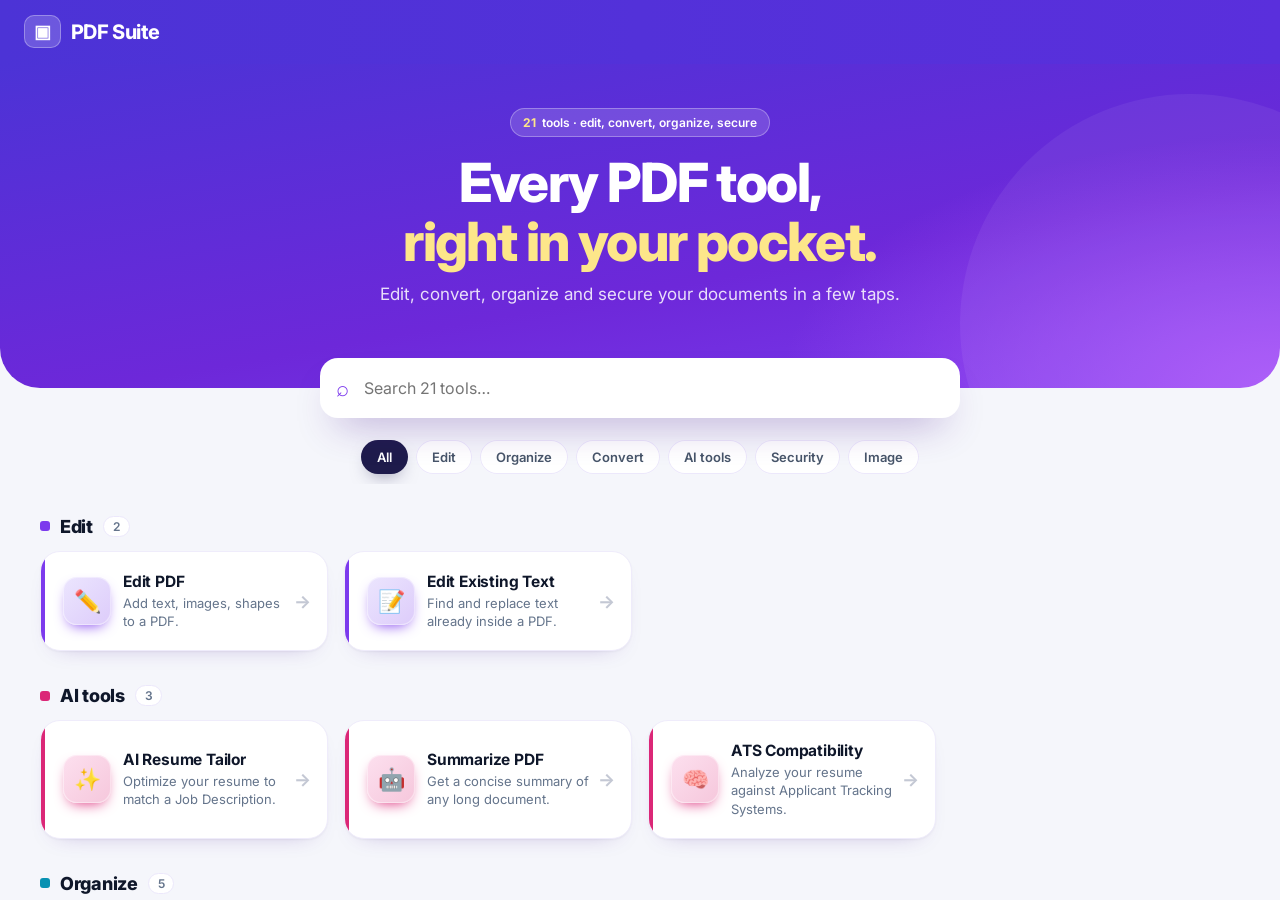
==== commit 232d5fe5: "New look: purple hero, grouped tools, two tools per row on phones Co-Authored-By: Claude Opus 5.5 <n" ====
--- a/index.html
+++ b/index.html
@@ -15,6 +15,7 @@
   <link rel="icon" href="/static/icons/favicon-32.png" type="image/png" sizes="32x32">
   <link rel="apple-touch-icon" href="/static/icons/apple-touch-icon.png">
   <script src="/static/pwa.js" defer></script>
+  <script src="/static/image-tools.js" defer></script>
   <link rel="preconnect" href="https://fonts.googleapis.com">
   <link rel="preconnect" href="https://fonts.gstatic.com" crossorigin>
   <link href="https://fonts.googleapis.com/css2?family=Inter:opsz,wght@14..32,400;14..32,500;14..32,600;14..32,700&display=swap" rel="stylesheet">
@@ -214,49 +215,67 @@
     <div class="home-container">
       <div class="home-header">
         <span class="hero-badge"><b>21</b> tools · edit, convert, organize, secure</span>
-        <h1>All your document tools in one place</h1>
-        <p>Edit, convert, and optimize your PDFs with AI-powered precision.</p>
+        <h1>Every PDF tool,<br><span>right in your pocket.</span></h1>
+        <p>Edit, convert, organize and secure your documents in a few taps.</p>
       </div>
       <div class="tool-discovery" aria-label="Find a tool">
         <div class="tool-search-wrap">
           <span class="tool-search-icon" aria-hidden="true">⌕</span>
-          <input id="toolSearch" type="search" placeholder="Search tools across all categories..." aria-label="Search all tools" autocomplete="off">
+          <input id="toolSearch" type="search" placeholder="Search 21 tools…" aria-label="Search all tools" autocomplete="off">
         </div>
         <div class="tool-tabs" role="tablist" aria-label="Tool categories">
-          <button class="tool-tab active" type="button" role="tab" aria-selected="true" data-category="all">All Tools</button>
-          <button class="tool-tab" type="button" role="tab" aria-selected="false" data-category="pdf">PDF Management</button>
-          <button class="tool-tab" type="button" role="tab" aria-selected="false" data-category="organize">Organize PDF</button>
-          <button class="tool-tab" type="button" role="tab" aria-selected="false" data-category="convert">Convert PDF</button>
-          <button class="tool-tab" type="button" role="tab" aria-selected="false" data-category="ai">AI Tools</button>
+          <button class="tool-tab active" type="button" role="tab" aria-selected="true" data-category="all">All</button>
+          <button class="tool-tab" type="button" role="tab" aria-selected="false" data-category="pdf">Edit</button>
+          <button class="tool-tab" type="button" role="tab" aria-selected="false" data-category="organize">Organize</button>
+          <button class="tool-tab" type="button" role="tab" aria-selected="false" data-category="convert">Convert</button>
+          <button class="tool-tab" type="button" role="tab" aria-selected="false" data-category="ai">AI tools</button>
           <button class="tool-tab" type="button" role="tab" aria-selected="false" data-category="security">Security</button>
-          <button class="tool-tab" type="button" role="tab" aria-selected="false" data-category="image">Image Tools</button>
-        </div>
-      </div>
+          <button class="tool-tab" type="button" role="tab" aria-selected="false" data-category="image">Image</button>
+        </div>
+      </div>
+      <button type="button" class="tool-feature" id="toolFeature" onclick="showTailor()">
+        <span class="tool-feature-icon" aria-hidden="true">✨</span>
+        <span class="tool-feature-text"><b>AI Resume Tailor</b><span>Match your resume to any job in seconds</span></span>
+        <span class="tool-feature-go">Try</span>
+      </button>
       <div class="tool-grid" id="toolGrid">
+        <h2 class="tool-group" data-group="pdf"><span class="tool-group-dot" aria-hidden="true"></span>Edit<span class="tool-group-count">2</span></h2>
         <div class="tool-card" data-category="pdf" onclick="showEditor()"><div class="tool-icon icon-purple">✏️</div><h3>Edit PDF</h3><p>Add text, images, shapes to a PDF.</p></div>
         <div class="tool-card" data-category="pdf" onclick="window.location.href='/edit-existing-text'"><div class="tool-icon icon-orange">📝</div><h3>Edit Existing Text</h3><p>Find and replace text already inside a PDF.</p></div>
+        <h2 class="tool-group" data-group="ai"><span class="tool-group-dot" aria-hidden="true"></span>AI tools<span class="tool-group-count">3</span></h2>
         <div class="tool-card" data-category="ai" onclick="showTailor()"><div class="tool-icon icon-purple">✨</div><h3>AI Resume Tailor</h3><p>Optimize your resume to match a Job Description.</p></div>
         <div class="tool-card" data-category="ai" onclick="showSummarize()"><div class="tool-icon icon-purple">🤖</div><h3>Summarize PDF</h3><p>Get a concise summary of any long document.</p></div>
         <div class="tool-card" data-category="ai" onclick="showAts()"><div class="tool-icon icon-purple">🧠</div><h3>ATS Compatibility</h3><p>Analyze your resume against Applicant Tracking Systems.</p></div>
-        <div class="tool-card" data-category="security" onclick="showProtect()"><div class="tool-icon icon-red">🔒</div><h3>Protect PDF</h3><p>Encrypt your PDF with a password to secure it.</p></div>
-        <div class="tool-card" data-category="security" onclick="showUnlock()"><div class="tool-icon icon-green">🔓</div><h3>Unlock PDF</h3><p>Remove password protection from a PDF.</p></div>
-        <div class="tool-card" data-category="image" onclick="showEnhance()"><div class="tool-icon icon-pink">✨</div><h3>Enhance Image</h3><p>Adjust brightness, contrast, color, and sharpness of any image.</p></div>
-        <div class="tool-card" data-category="image" onclick="showRemoveBg()"><div class="tool-icon icon-gray">✂️</div><h3>Remove Background</h3><p>Automatically remove the background from any image using AI.</p></div>
+        <h2 class="tool-group" data-group="organize"><span class="tool-group-dot" aria-hidden="true"></span>Organize<span class="tool-group-count">5</span></h2>
+        <div class="tool-card" data-category="organize" onclick="showConverter('merge-pdf')"><div class="tool-icon icon-red">🔗</div><h3>Merge PDFs</h3><p>Combine multiple PDFs into one.</p></div>
+        <div class="tool-card" data-category="organize" onclick="showConverter('compress-pdf')"><div class="tool-icon icon-green">🗜️</div><h3>Compress PDF</h3><p>Reduce PDF file size for easier sharing.</p></div>
+        <div class="tool-card" data-category="organize" onclick="showConverter('split-pdf')"><div class="tool-icon icon-orange">✂️</div><h3>Split PDF</h3><p>Extract page ranges into separate PDF files.</p></div>
+        <div class="tool-card" data-category="organize" onclick="showConverter('rotate-pdf')"><div class="tool-icon icon-blue">🔄</div><h3>Rotate Pages</h3><p>Rotate all pages or selected pages in a PDF.</p></div>
+        <div class="tool-card" data-category="organize" onclick="showConverter('reorder-pdf')"><div class="tool-icon icon-purple">↕️</div><h3>Reorder Pages</h3><p>Change the page sequence of a PDF.</p></div>
+        <h2 class="tool-group" data-group="convert"><span class="tool-group-dot" aria-hidden="true"></span>Convert<span class="tool-group-count">6</span></h2>
         <div class="tool-card" data-category="convert" onclick="showConverter('word-to-pdf')"><div class="tool-icon icon-blue">📄</div><h3>Word to PDF</h3><p>Convert DOC and DOCX to PDF.</p></div>
         <div class="tool-card" data-category="convert" onclick="showConverter('pdf-to-word')"><div class="tool-icon icon-blue">📝</div><h3>PDF to Word</h3><p>Convert PDF to DOCX.</p></div>
         <div class="tool-card" data-category="convert" onclick="showConverter('excel-to-pdf')"><div class="tool-icon icon-green">📊</div><h3>Excel to PDF</h3><p>Convert spreadsheets to PDF.</p></div>
         <div class="tool-card" data-category="convert" onclick="showConverter('powerpoint-to-pdf')"><div class="tool-icon icon-orange">📽️</div><h3>PowerPoint to PDF</h3><p>Convert presentations to PDF.</p></div>
         <div class="tool-card" data-category="convert" onclick="showConverter('images-to-pdf')"><div class="tool-icon icon-orange">🖼️</div><h3>Images to PDF</h3><p>Combine images into a PDF.</p></div>
         <div class="tool-card" data-category="convert" onclick="showConverter('pdf-to-images')"><div class="tool-icon icon-blue">📸</div><h3>PDF to Images</h3><p>Export PDF pages as images.</p></div>
-        <div class="tool-card" data-category="organize" onclick="showConverter('merge-pdf')"><div class="tool-icon icon-red">🔗</div><h3>Merge PDFs</h3><p>Combine multiple PDFs into one.</p></div>
-        <div class="tool-card" data-category="organize" onclick="showConverter('compress-pdf')"><div class="tool-icon icon-green">🗜️</div><h3>Compress PDF</h3><p>Reduce PDF file size for easier sharing.</p></div>
-        <div class="tool-card" data-category="organize" onclick="showConverter('split-pdf')"><div class="tool-icon icon-orange">✂️</div><h3>Split PDF</h3><p>Extract page ranges into separate PDF files.</p></div>
-        <div class="tool-card" data-category="organize" onclick="showConverter('rotate-pdf')"><div class="tool-icon icon-blue">🔄</div><h3>Rotate Pages</h3><p>Rotate all pages or selected pages in a PDF.</p></div>
-        <div class="tool-card" data-category="organize" onclick="showConverter('reorder-pdf')"><div class="tool-icon icon-purple">↕️</div><h3>Reorder Pages</h3><p>Change the page sequence of a PDF.</p></div>
+        <h2 class="tool-group" data-group="image"><span class="tool-group-dot" aria-hidden="true"></span>Image<span class="tool-group-count">3</span></h2>
+        <div class="tool-card" data-category="image" onclick="showEnhance()"><div class="tool-icon icon-pink">✨</div><h3>Enhance Image</h3><p>Adjust brightness, contrast, color, and sharpness of any image.</p></div>
+        <div class="tool-card" data-category="image" onclick="showRemoveBg()"><div class="tool-icon icon-gray">✂️</div><h3>Remove Background</h3><p>Automatically remove the background from any image using AI.</p></div>
         <div class="tool-card" data-category="image" onclick="showConverter('image-to-image')"><div class="tool-icon icon-gray">🔄</div><h3>Image to Image</h3><p>Convert between image formats.</p></div>
+        <h2 class="tool-group" data-group="security"><span class="tool-group-dot" aria-hidden="true"></span>Security<span class="tool-group-count">2</span></h2>
+        <div class="tool-card" data-category="security" onclick="showProtect()"><div class="tool-icon icon-red">🔒</div><h3>Protect PDF</h3><p>Encrypt your PDF with a password to secure it.</p></div>
+        <div class="tool-card" data-category="security" onclick="showUnlock()"><div class="tool-icon icon-green">🔓</div><h3>Unlock PDF</h3><p>Remove password protection from a PDF.</p></div>
       </div>
       <div class="tool-empty" id="toolEmpty" role="status">No tools found. Try another search or category.</div>
     </div>
+    <nav class="home-tabbar" aria-label="Jump to a tool category">
+      <button type="button" class="active" data-jump="all"><span aria-hidden="true">🏠</span>Home</button>
+      <button type="button" data-jump="pdf"><span aria-hidden="true">✏️</span>Edit</button>
+      <button type="button" data-jump="convert"><span aria-hidden="true">🔄</span>Convert</button>
+      <button type="button" data-jump="ai"><span aria-hidden="true">✨</span>AI</button>
+      <button type="button" data-jump="image"><span aria-hidden="true">🖼️</span>Image</button>
+    </nav>
   </div>
 
   <!-- PDF ANNOTATOR (EDITOR) VIEW -->
@@ -618,6 +637,15 @@
         if (visible) visibleCount++;
       });
       document.getElementById('toolEmpty')?.classList.toggle('visible', visibleCount === 0);
+      // Section headings show only while their category has visible tools.
+      document.querySelectorAll('#toolGrid .tool-group').forEach(group => {
+        group.hidden = !cards.some(card => !card.hidden && card.dataset.category === group.dataset.group);
+      });
+      const feature = document.getElementById('toolFeature');
+      if (feature) feature.hidden = !!query || activeToolCategory !== 'all';
+      document.querySelectorAll('.home-tabbar button').forEach(btn => {
+        btn.classList.toggle('active', !query && btn.dataset.jump === activeToolCategory);
+      });
     }
     document.querySelectorAll('.tool-tab').forEach(tab => {
       tab.addEventListener('click', () => {
@@ -631,6 +659,14 @@
       });
     });
     document.getElementById('toolSearch')?.addEventListener('input', filterHomeTools);
+    document.querySelectorAll('.home-tabbar button').forEach(btn => {
+      btn.addEventListener('click', () => {
+        const search = document.getElementById('toolSearch');
+        if (search) search.value = '';
+        document.querySelector(`.tool-tab[data-category="${btn.dataset.jump}"]`)?.click();
+        document.getElementById('homeView')?.scrollTo({ top: 0, behavior: 'smooth' });
+      });
+    });
     function showEditor() { hideAllViews(); document.getElementById('editorView').classList.add('active'); document.getElementById('sidebar').classList.add('open'); }
     function showConverter(tool) { hideAllViews(); document.getElementById('converterView').classList.add('active'); document.getElementById('converterIframe').src = `/converter?tool=${tool}`; }
     function showTailor() { hideAllViews(); document.getElementById('tailorView').classList.add('active'); }
--- a/static/theme.css
+++ b/static/theme.css
@@ -211,3 +211,160 @@
   .resize-handle::before, .rotate-handle::before { content: ''; position: absolute; inset: -12px; border-radius: 50%; }
   .btn { min-height: 40px; }
 }
+
+/* =====================================================================
+   New look (2026-11): purple hero, category colors, grouped tool grid,
+   two tools per row on phones, bottom category bar in the phone app.
+   ===================================================================== */
+.tool-card[data-category="pdf"],      .tool-group[data-group="pdf"]      { --cat: #7c3aed; --cat-2: #a78bfa; }
+.tool-card[data-category="ai"],       .tool-group[data-group="ai"]       { --cat: #db2777; --cat-2: #f472b6; }
+.tool-card[data-category="organize"], .tool-group[data-group="organize"] { --cat: #0891b2; --cat-2: #22d3ee; }
+.tool-card[data-category="convert"],  .tool-group[data-group="convert"]  { --cat: #2563eb; --cat-2: #60a5fa; }
+.tool-card[data-category="image"],    .tool-group[data-group="image"]    { --cat: #ea580c; --cat-2: #fb923c; }
+.tool-card[data-category="security"], .tool-group[data-group="security"] { --cat: #059669; --cat-2: #34d399; }
+
+/* Header turns purple on the home screen so it blends into the hero. */
+body:has(#homeView.active) .app-header {
+  background: linear-gradient(90deg, #4c33d6, #5a2fdc) !important; border-bottom-color: transparent !important; color: #fff;
+  backdrop-filter: none; -webkit-backdrop-filter: none;
+}
+body:has(#homeView.active) .app-header .brand-icon { background: rgba(255,255,255,.18) !important; box-shadow: inset 0 0 0 1px rgba(255,255,255,.3) !important; }
+body:has(#homeView.active) .app-header .pwa-install {
+  background: rgba(255,255,255,.16) !important; color: #fff !important; border: 1px solid rgba(255,255,255,.3) !important;
+}
+.app-header .pwa-install {
+  border-radius: 999px; padding: 8px 14px; font: inherit; font-size: 13px; font-weight: 600; cursor: pointer;
+  background: var(--accent-soft); color: var(--accent); border: 1px solid transparent;
+}
+
+/* Hero */
+#homeView { padding-top: 0 !important; background: var(--canvas) !important; }
+.home-header {
+  position: relative; overflow: hidden; text-align: center; color: #fff;
+  margin: 0 calc(50% - 50vw) 0 !important; padding: 44px 20px 84px !important;
+  background: radial-gradient(60% 120% at 100% 100%, #a855f7 0%, transparent 65%), linear-gradient(170deg, #4c33d6, #6d28d9 62%, #7c3aed);
+  border-radius: 0 0 40px 40px;
+}
+.home-header::after {
+  content: ''; position: absolute; width: 460px; height: 460px; border-radius: 50%;
+  background: rgba(255,255,255,.06); right: -140px; top: 30px; pointer-events: none;
+}
+.home-header > * { position: relative; z-index: 1; }
+.home-header h1 {
+  background: none !important; -webkit-background-clip: border-box !important; background-clip: border-box !important;
+  color: #fff !important; font-size: clamp(28px, 5vw, 54px) !important; letter-spacing: -1.6px !important; margin-bottom: 12px !important;
+}
+.home-header h1 span { color: #fde68a; }
+.home-header p { color: rgba(255,255,255,.85) !important; font-size: 17px !important; }
+.hero-badge { background: rgba(255,255,255,.15) !important; border-color: rgba(255,255,255,.3) !important; color: #fff !important; box-shadow: none !important; }
+.hero-badge b { color: #fde68a !important; }
+
+/* Search overlaps the hero; chips sit under it. */
+.tool-discovery { position: relative; z-index: 2; margin-top: -30px !important; }
+.tool-search-wrap { max-width: 640px !important; }
+.tool-search-icon { font-size: 22px !important; color: #7c3aed !important; }
+.tool-search-wrap input { height: 60px !important; border-radius: 18px !important; border: 0 !important; box-shadow: 0 20px 40px -18px rgba(76, 29, 149, .45) !important; font-size: 16px !important; }
+.tool-tab { background: #fff !important; box-shadow: inset 0 0 0 1px #ece8fb !important; border: 0 !important; color: #475569 !important; }
+.tool-tab.active { background: #1e1b4b !important; color: #fff !important; box-shadow: 0 8px 18px -8px rgba(30, 27, 75, .5) !important; }
+
+/* Featured tool */
+.tool-feature {
+  display: none; width: 100%; max-width: 640px; margin: 0 auto 6px; align-items: center; gap: 14px; text-align: left;
+  border: 0; cursor: pointer; font: inherit; color: #fff; padding: 16px 18px; border-radius: 20px;
+  background: linear-gradient(120deg, #db2777, #9333ea); box-shadow: 0 14px 28px -16px #9333ea;
+}
+.tool-feature-icon { font-size: 30px; }
+.tool-feature-text { display: flex; flex-direction: column; gap: 2px; }
+.tool-feature-text b { font-size: 16px; font-weight: 800; }
+.tool-feature-text span { font-size: 13px; opacity: .9; }
+.tool-feature-go { margin-left: auto; background: #fff; color: #9333ea; font-weight: 700; font-size: 13px; padding: 8px 14px; border-radius: 999px; }
+.tool-feature[hidden] { display: none !important; }
+
+/* Grouped grid */
+.tool-grid { grid-template-columns: repeat(4, minmax(0, 1fr)) !important; gap: 16px !important; }
+.tool-group {
+  grid-column: 1 / -1; display: flex; align-items: center; gap: 10px; margin: 18px 0 -2px;
+  font-size: 18px; font-weight: 800; letter-spacing: -.3px; color: var(--ink);
+}
+.tool-group:first-child { margin-top: 6px; }
+.tool-group[hidden] { display: none !important; }
+.tool-group-dot { width: 10px; height: 10px; border-radius: 3px; background: var(--cat); }
+.tool-group-count { font-size: 12px; font-weight: 600; color: var(--muted); background: #fff; border: 1px solid #ece8fb; border-radius: 999px; padding: 2px 9px; }
+
+.tool-card {
+  display: grid !important; grid-template-columns: 48px 1fr; column-gap: 14px; row-gap: 3px !important; align-items: center;
+  padding: 20px 40px 20px 22px !important; border-color: #efecfb !important;
+  box-shadow: 0 1px 2px rgba(15,23,42,.04), 0 10px 24px -18px rgba(76,29,149,.4) !important;
+}
+.tool-card::before { content: ''; position: absolute; left: 0; top: 0; bottom: 0; width: 4px; background: var(--cat, var(--accent)); }
+.tool-card::after { top: 50% !important; transform: translateY(-50%); right: 16px !important; }
+.tool-card:hover::after { transform: translate(3px, -50%) !important; }
+.tool-card .tool-icon {
+  grid-row: span 2; width: 48px !important; height: 48px !important; border-radius: 14px !important;
+  background: linear-gradient(135deg, color-mix(in srgb, var(--cat-2) 22%, #fff), color-mix(in srgb, var(--cat) 26%, #fff)) !important;
+  box-shadow: inset 0 0 0 1px rgba(255,255,255,.4), 0 6px 14px -6px var(--cat);
+}
+.tool-card h3 { align-self: end; }
+.tool-card p { align-self: start; line-height: 1.4 !important; }
+
+@media (max-width: 1100px) { .tool-grid { grid-template-columns: repeat(3, minmax(0, 1fr)) !important; } }
+@media (max-width: 820px)  { .tool-grid { grid-template-columns: repeat(2, minmax(0, 1fr)) !important; } }
+
+/* Bottom category bar: phones only. */
+.home-tabbar { display: none; }
+
+@media (max-width: 640px) {
+  .home-header { padding: 22px 18px 62px !important; text-align: left; border-radius: 0 0 28px 28px; }
+  .home-header::after { width: 220px; height: 220px; right: -70px; top: 60px; }
+  .home-header h1 { font-size: 28px !important; letter-spacing: -.8px !important; line-height: 1.15 !important; }
+  .home-header p { font-size: 14px !important; }
+  .hero-badge { display: none !important; }
+  .tool-discovery { margin-top: -30px !important; margin-bottom: 14px !important; }
+  .tool-search-wrap { margin-bottom: 14px !important; }
+  .tool-search-wrap input { height: 54px !important; border-radius: 16px !important; }
+  .tool-feature { display: flex; margin-bottom: 4px; }
+
+  /* Two tools per row: compact tiles with the icon on top. */
+  .tool-grid { grid-template-columns: repeat(2, minmax(0, 1fr)) !important; gap: 12px !important; }
+  .tool-group { font-size: 16px; margin: 14px 2px -2px; }
+  .tool-card {
+    display: flex !important; flex-direction: column; align-items: flex-start; gap: 0 !important;
+    padding: 15px 14px 15px !important; border-radius: 18px !important;
+  }
+  .tool-card::before { right: 0; bottom: auto; width: auto; height: 3px; opacity: .85; }
+  .tool-card::after { display: none; }
+  .tool-card .tool-icon { width: 44px !important; height: 44px !important; font-size: 21px !important; margin-bottom: 12px; }
+  .tool-card h3, .tool-card p { align-self: stretch; text-align: left; }
+  .tool-card h3 { font-size: 14.5px !important; line-height: 1.25; }
+  .tool-card p { font-size: 12px !important; margin-top: 3px; line-height: 1.35 !important; }
+
+  #homeView { padding-bottom: calc(110px + env(safe-area-inset-bottom)) !important; }
+  .home-tabbar {
+    display: flex; justify-content: space-around; position: fixed; z-index: 50;
+    left: 12px; right: 12px; bottom: calc(12px + env(safe-area-inset-bottom));
+    padding: 8px 6px; border-radius: 22px; border: 1px solid #ece8fb;
+    background: rgba(255,255,255,.94); backdrop-filter: blur(12px); -webkit-backdrop-filter: blur(12px);
+    box-shadow: 0 10px 30px -10px rgba(30, 27, 75, .35);
+  }
+  .home-tabbar button {
+    flex: 1; display: flex; flex-direction: column; align-items: center; gap: 2px; min-height: 48px; justify-content: center;
+    border: 0; background: none; font: inherit; font-size: 10.5px; font-weight: 600; color: #94a3b8; cursor: pointer;
+  }
+  .home-tabbar button span { font-size: 19px; filter: grayscale(1); opacity: .6; }
+  .home-tabbar button.active { color: #6d28d9; }
+  .home-tabbar button.active span { filter: none; opacity: 1; }
+}
+
+/* Tool pages: each panel title becomes a colored header band. */
+.card-panel > h2:first-child {
+  margin: -30px -30px 0 !important; padding: 26px 30px 22px; color: #fff; border-radius: 19px 19px 0 0;
+  background: linear-gradient(90deg, #4c33d6, #7c3aed);
+}
+.card-panel > h2:first-child + p { margin: 0 -30px 24px !important; padding: 0 30px 22px; color: rgba(255,255,255,.88) !important; background: linear-gradient(90deg, #4c33d6, #7c3aed); }
+.card-panel .btn-primary { min-height: 48px; border-radius: 14px !important; }
+@media (max-width: 640px) {
+  .card-panel { padding: 20px 16px !important; border-radius: 22px !important; }
+  .card-panel > h2:first-child { margin: -20px -16px 0 !important; padding: 20px 16px 18px; font-size: 21px !important; border-radius: 21px 21px 0 0; }
+  .card-panel > h2:first-child + p { margin: 0 -16px 18px !important; padding: 0 16px 18px; }
+}
+input[type="range"], input[type="checkbox"], input[type="radio"] { accent-color: var(--accent); }
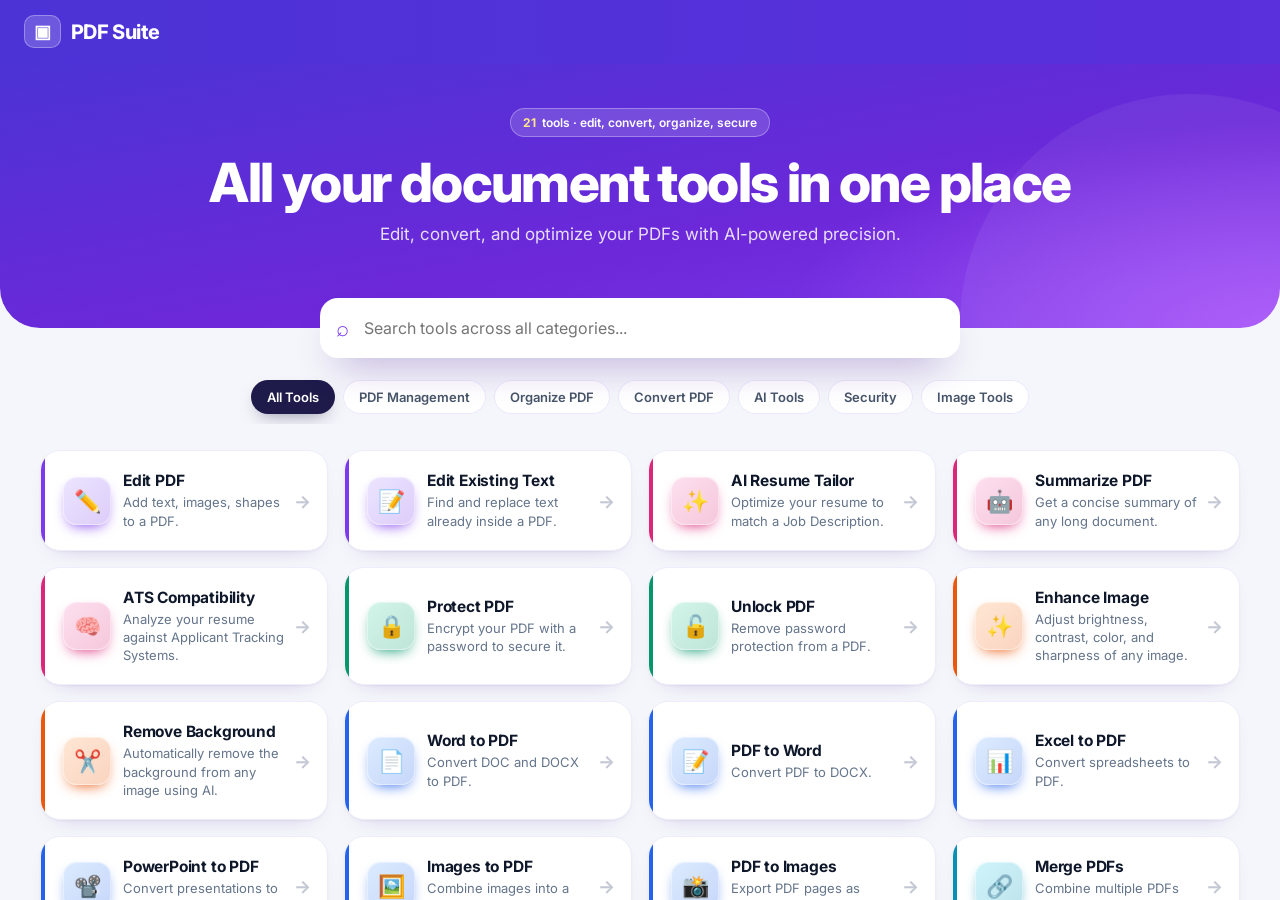
==== commit d9ce68aa: "Match the page behind edited text; live previews for image tools - Edit Existing Text: no cover is d" ====
--- a/index.html
+++ b/index.html
@@ -215,67 +215,49 @@
     <div class="home-container">
       <div class="home-header">
         <span class="hero-badge"><b>21</b> tools · edit, convert, organize, secure</span>
-        <h1>Every PDF tool,<br><span>right in your pocket.</span></h1>
-        <p>Edit, convert, organize and secure your documents in a few taps.</p>
+        <h1>All your document tools in one place</h1>
+        <p>Edit, convert, and optimize your PDFs with AI-powered precision.</p>
       </div>
       <div class="tool-discovery" aria-label="Find a tool">
         <div class="tool-search-wrap">
           <span class="tool-search-icon" aria-hidden="true">⌕</span>
-          <input id="toolSearch" type="search" placeholder="Search 21 tools…" aria-label="Search all tools" autocomplete="off">
+          <input id="toolSearch" type="search" placeholder="Search tools across all categories..." aria-label="Search all tools" autocomplete="off">
         </div>
         <div class="tool-tabs" role="tablist" aria-label="Tool categories">
-          <button class="tool-tab active" type="button" role="tab" aria-selected="true" data-category="all">All</button>
-          <button class="tool-tab" type="button" role="tab" aria-selected="false" data-category="pdf">Edit</button>
-          <button class="tool-tab" type="button" role="tab" aria-selected="false" data-category="organize">Organize</button>
-          <button class="tool-tab" type="button" role="tab" aria-selected="false" data-category="convert">Convert</button>
-          <button class="tool-tab" type="button" role="tab" aria-selected="false" data-category="ai">AI tools</button>
+          <button class="tool-tab active" type="button" role="tab" aria-selected="true" data-category="all">All Tools</button>
+          <button class="tool-tab" type="button" role="tab" aria-selected="false" data-category="pdf">PDF Management</button>
+          <button class="tool-tab" type="button" role="tab" aria-selected="false" data-category="organize">Organize PDF</button>
+          <button class="tool-tab" type="button" role="tab" aria-selected="false" data-category="convert">Convert PDF</button>
+          <button class="tool-tab" type="button" role="tab" aria-selected="false" data-category="ai">AI Tools</button>
           <button class="tool-tab" type="button" role="tab" aria-selected="false" data-category="security">Security</button>
-          <button class="tool-tab" type="button" role="tab" aria-selected="false" data-category="image">Image</button>
-        </div>
-      </div>
-      <button type="button" class="tool-feature" id="toolFeature" onclick="showTailor()">
-        <span class="tool-feature-icon" aria-hidden="true">✨</span>
-        <span class="tool-feature-text"><b>AI Resume Tailor</b><span>Match your resume to any job in seconds</span></span>
-        <span class="tool-feature-go">Try</span>
-      </button>
+          <button class="tool-tab" type="button" role="tab" aria-selected="false" data-category="image">Image Tools</button>
+        </div>
+      </div>
       <div class="tool-grid" id="toolGrid">
-        <h2 class="tool-group" data-group="pdf"><span class="tool-group-dot" aria-hidden="true"></span>Edit<span class="tool-group-count">2</span></h2>
         <div class="tool-card" data-category="pdf" onclick="showEditor()"><div class="tool-icon icon-purple">✏️</div><h3>Edit PDF</h3><p>Add text, images, shapes to a PDF.</p></div>
         <div class="tool-card" data-category="pdf" onclick="window.location.href='/edit-existing-text'"><div class="tool-icon icon-orange">📝</div><h3>Edit Existing Text</h3><p>Find and replace text already inside a PDF.</p></div>
-        <h2 class="tool-group" data-group="ai"><span class="tool-group-dot" aria-hidden="true"></span>AI tools<span class="tool-group-count">3</span></h2>
         <div class="tool-card" data-category="ai" onclick="showTailor()"><div class="tool-icon icon-purple">✨</div><h3>AI Resume Tailor</h3><p>Optimize your resume to match a Job Description.</p></div>
         <div class="tool-card" data-category="ai" onclick="showSummarize()"><div class="tool-icon icon-purple">🤖</div><h3>Summarize PDF</h3><p>Get a concise summary of any long document.</p></div>
         <div class="tool-card" data-category="ai" onclick="showAts()"><div class="tool-icon icon-purple">🧠</div><h3>ATS Compatibility</h3><p>Analyze your resume against Applicant Tracking Systems.</p></div>
-        <h2 class="tool-group" data-group="organize"><span class="tool-group-dot" aria-hidden="true"></span>Organize<span class="tool-group-count">5</span></h2>
-        <div class="tool-card" data-category="organize" onclick="showConverter('merge-pdf')"><div class="tool-icon icon-red">🔗</div><h3>Merge PDFs</h3><p>Combine multiple PDFs into one.</p></div>
-        <div class="tool-card" data-category="organize" onclick="showConverter('compress-pdf')"><div class="tool-icon icon-green">🗜️</div><h3>Compress PDF</h3><p>Reduce PDF file size for easier sharing.</p></div>
-        <div class="tool-card" data-category="organize" onclick="showConverter('split-pdf')"><div class="tool-icon icon-orange">✂️</div><h3>Split PDF</h3><p>Extract page ranges into separate PDF files.</p></div>
-        <div class="tool-card" data-category="organize" onclick="showConverter('rotate-pdf')"><div class="tool-icon icon-blue">🔄</div><h3>Rotate Pages</h3><p>Rotate all pages or selected pages in a PDF.</p></div>
-        <div class="tool-card" data-category="organize" onclick="showConverter('reorder-pdf')"><div class="tool-icon icon-purple">↕️</div><h3>Reorder Pages</h3><p>Change the page sequence of a PDF.</p></div>
-        <h2 class="tool-group" data-group="convert"><span class="tool-group-dot" aria-hidden="true"></span>Convert<span class="tool-group-count">6</span></h2>
+        <div class="tool-card" data-category="security" onclick="showProtect()"><div class="tool-icon icon-red">🔒</div><h3>Protect PDF</h3><p>Encrypt your PDF with a password to secure it.</p></div>
+        <div class="tool-card" data-category="security" onclick="showUnlock()"><div class="tool-icon icon-green">🔓</div><h3>Unlock PDF</h3><p>Remove password protection from a PDF.</p></div>
+        <div class="tool-card" data-category="image" onclick="showEnhance()"><div class="tool-icon icon-pink">✨</div><h3>Enhance Image</h3><p>Adjust brightness, contrast, color, and sharpness of any image.</p></div>
+        <div class="tool-card" data-category="image" onclick="showRemoveBg()"><div class="tool-icon icon-gray">✂️</div><h3>Remove Background</h3><p>Automatically remove the background from any image using AI.</p></div>
         <div class="tool-card" data-category="convert" onclick="showConverter('word-to-pdf')"><div class="tool-icon icon-blue">📄</div><h3>Word to PDF</h3><p>Convert DOC and DOCX to PDF.</p></div>
         <div class="tool-card" data-category="convert" onclick="showConverter('pdf-to-word')"><div class="tool-icon icon-blue">📝</div><h3>PDF to Word</h3><p>Convert PDF to DOCX.</p></div>
         <div class="tool-card" data-category="convert" onclick="showConverter('excel-to-pdf')"><div class="tool-icon icon-green">📊</div><h3>Excel to PDF</h3><p>Convert spreadsheets to PDF.</p></div>
         <div class="tool-card" data-category="convert" onclick="showConverter('powerpoint-to-pdf')"><div class="tool-icon icon-orange">📽️</div><h3>PowerPoint to PDF</h3><p>Convert presentations to PDF.</p></div>
         <div class="tool-card" data-category="convert" onclick="showConverter('images-to-pdf')"><div class="tool-icon icon-orange">🖼️</div><h3>Images to PDF</h3><p>Combine images into a PDF.</p></div>
         <div class="tool-card" data-category="convert" onclick="showConverter('pdf-to-images')"><div class="tool-icon icon-blue">📸</div><h3>PDF to Images</h3><p>Export PDF pages as images.</p></div>
-        <h2 class="tool-group" data-group="image"><span class="tool-group-dot" aria-hidden="true"></span>Image<span class="tool-group-count">3</span></h2>
-        <div class="tool-card" data-category="image" onclick="showEnhance()"><div class="tool-icon icon-pink">✨</div><h3>Enhance Image</h3><p>Adjust brightness, contrast, color, and sharpness of any image.</p></div>
-        <div class="tool-card" data-category="image" onclick="showRemoveBg()"><div class="tool-icon icon-gray">✂️</div><h3>Remove Background</h3><p>Automatically remove the background from any image using AI.</p></div>
+        <div class="tool-card" data-category="organize" onclick="showConverter('merge-pdf')"><div class="tool-icon icon-red">🔗</div><h3>Merge PDFs</h3><p>Combine multiple PDFs into one.</p></div>
+        <div class="tool-card" data-category="organize" onclick="showConverter('compress-pdf')"><div class="tool-icon icon-green">🗜️</div><h3>Compress PDF</h3><p>Reduce PDF file size for easier sharing.</p></div>
+        <div class="tool-card" data-category="organize" onclick="showConverter('split-pdf')"><div class="tool-icon icon-orange">✂️</div><h3>Split PDF</h3><p>Extract page ranges into separate PDF files.</p></div>
+        <div class="tool-card" data-category="organize" onclick="showConverter('rotate-pdf')"><div class="tool-icon icon-blue">🔄</div><h3>Rotate Pages</h3><p>Rotate all pages or selected pages in a PDF.</p></div>
+        <div class="tool-card" data-category="organize" onclick="showConverter('reorder-pdf')"><div class="tool-icon icon-purple">↕️</div><h3>Reorder Pages</h3><p>Change the page sequence of a PDF.</p></div>
         <div class="tool-card" data-category="image" onclick="showConverter('image-to-image')"><div class="tool-icon icon-gray">🔄</div><h3>Image to Image</h3><p>Convert between image formats.</p></div>
-        <h2 class="tool-group" data-group="security"><span class="tool-group-dot" aria-hidden="true"></span>Security<span class="tool-group-count">2</span></h2>
-        <div class="tool-card" data-category="security" onclick="showProtect()"><div class="tool-icon icon-red">🔒</div><h3>Protect PDF</h3><p>Encrypt your PDF with a password to secure it.</p></div>
-        <div class="tool-card" data-category="security" onclick="showUnlock()"><div class="tool-icon icon-green">🔓</div><h3>Unlock PDF</h3><p>Remove password protection from a PDF.</p></div>
       </div>
       <div class="tool-empty" id="toolEmpty" role="status">No tools found. Try another search or category.</div>
     </div>
-    <nav class="home-tabbar" aria-label="Jump to a tool category">
-      <button type="button" class="active" data-jump="all"><span aria-hidden="true">🏠</span>Home</button>
-      <button type="button" data-jump="pdf"><span aria-hidden="true">✏️</span>Edit</button>
-      <button type="button" data-jump="convert"><span aria-hidden="true">🔄</span>Convert</button>
-      <button type="button" data-jump="ai"><span aria-hidden="true">✨</span>AI</button>
-      <button type="button" data-jump="image"><span aria-hidden="true">🖼️</span>Image</button>
-    </nav>
   </div>
 
   <!-- PDF ANNOTATOR (EDITOR) VIEW -->
@@ -637,15 +619,6 @@
         if (visible) visibleCount++;
       });
       document.getElementById('toolEmpty')?.classList.toggle('visible', visibleCount === 0);
-      // Section headings show only while their category has visible tools.
-      document.querySelectorAll('#toolGrid .tool-group').forEach(group => {
-        group.hidden = !cards.some(card => !card.hidden && card.dataset.category === group.dataset.group);
-      });
-      const feature = document.getElementById('toolFeature');
-      if (feature) feature.hidden = !!query || activeToolCategory !== 'all';
-      document.querySelectorAll('.home-tabbar button').forEach(btn => {
-        btn.classList.toggle('active', !query && btn.dataset.jump === activeToolCategory);
-      });
     }
     document.querySelectorAll('.tool-tab').forEach(tab => {
       tab.addEventListener('click', () => {
@@ -659,14 +632,6 @@
       });
     });
     document.getElementById('toolSearch')?.addEventListener('input', filterHomeTools);
-    document.querySelectorAll('.home-tabbar button').forEach(btn => {
-      btn.addEventListener('click', () => {
-        const search = document.getElementById('toolSearch');
-        if (search) search.value = '';
-        document.querySelector(`.tool-tab[data-category="${btn.dataset.jump}"]`)?.click();
-        document.getElementById('homeView')?.scrollTo({ top: 0, behavior: 'smooth' });
-      });
-    });
     function showEditor() { hideAllViews(); document.getElementById('editorView').classList.add('active'); document.getElementById('sidebar').classList.add('open'); }
     function showConverter(tool) { hideAllViews(); document.getElementById('converterView').classList.add('active'); document.getElementById('converterIframe').src = `/converter?tool=${tool}`; }
     function showTailor() { hideAllViews(); document.getElementById('tailorView').classList.add('active'); }
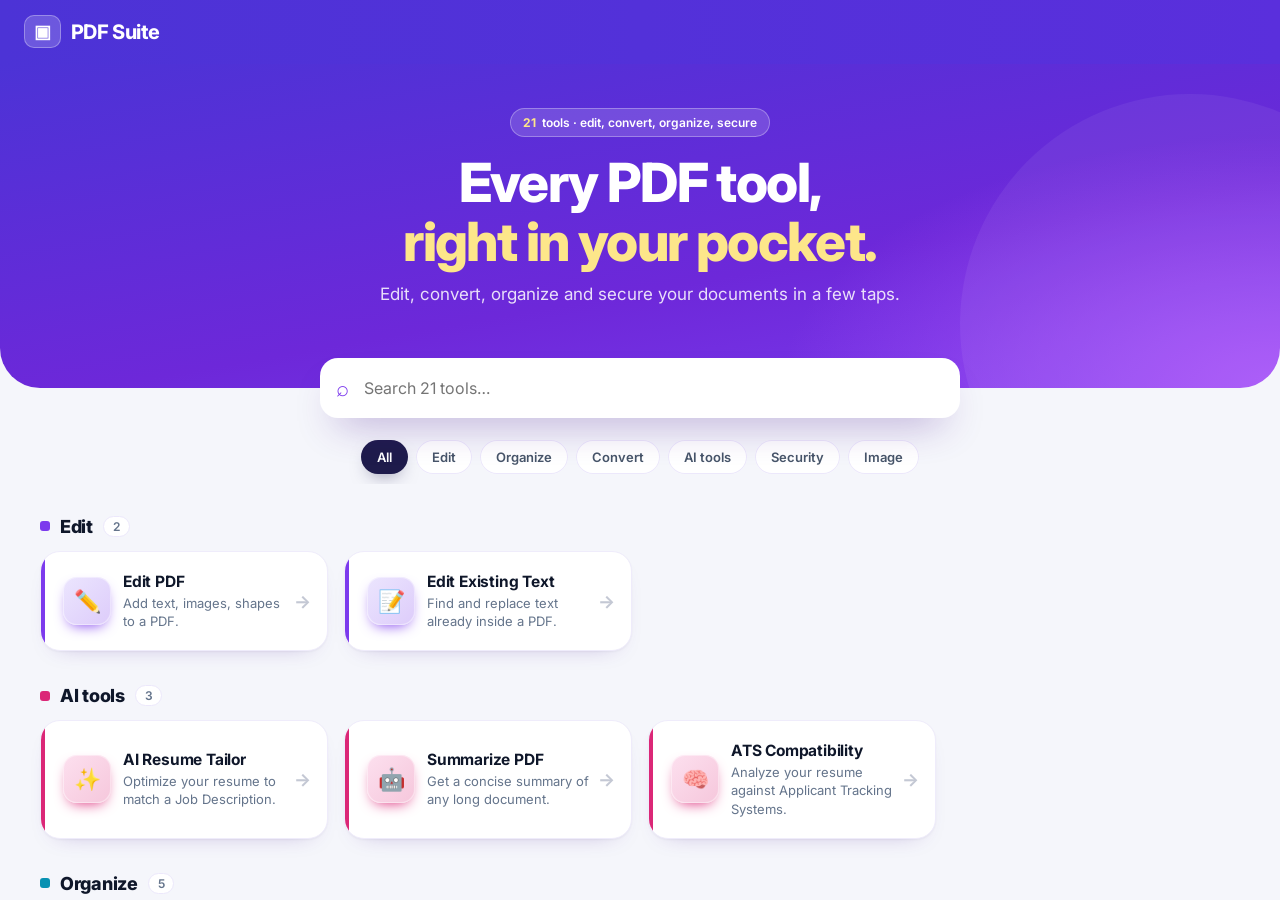
==== commit 8d0cbe44: "Merge pull request #4 from SarkarNiladri/feat/new-ui New look: grouped tools, two per row on phones" ====
--- a/index.html
+++ b/index.html
@@ -215,49 +215,67 @@
     <div class="home-container">
       <div class="home-header">
         <span class="hero-badge"><b>21</b> tools · edit, convert, organize, secure</span>
-        <h1>All your document tools in one place</h1>
-        <p>Edit, convert, and optimize your PDFs with AI-powered precision.</p>
+        <h1>Every PDF tool,<br><span>right in your pocket.</span></h1>
+        <p>Edit, convert, organize and secure your documents in a few taps.</p>
       </div>
       <div class="tool-discovery" aria-label="Find a tool">
         <div class="tool-search-wrap">
           <span class="tool-search-icon" aria-hidden="true">⌕</span>
-          <input id="toolSearch" type="search" placeholder="Search tools across all categories..." aria-label="Search all tools" autocomplete="off">
+          <input id="toolSearch" type="search" placeholder="Search 21 tools…" aria-label="Search all tools" autocomplete="off">
         </div>
         <div class="tool-tabs" role="tablist" aria-label="Tool categories">
-          <button class="tool-tab active" type="button" role="tab" aria-selected="true" data-category="all">All Tools</button>
-          <button class="tool-tab" type="button" role="tab" aria-selected="false" data-category="pdf">PDF Management</button>
-          <button class="tool-tab" type="button" role="tab" aria-selected="false" data-category="organize">Organize PDF</button>
-          <button class="tool-tab" type="button" role="tab" aria-selected="false" data-category="convert">Convert PDF</button>
-          <button class="tool-tab" type="button" role="tab" aria-selected="false" data-category="ai">AI Tools</button>
+          <button class="tool-tab active" type="button" role="tab" aria-selected="true" data-category="all">All</button>
+          <button class="tool-tab" type="button" role="tab" aria-selected="false" data-category="pdf">Edit</button>
+          <button class="tool-tab" type="button" role="tab" aria-selected="false" data-category="organize">Organize</button>
+          <button class="tool-tab" type="button" role="tab" aria-selected="false" data-category="convert">Convert</button>
+          <button class="tool-tab" type="button" role="tab" aria-selected="false" data-category="ai">AI tools</button>
           <button class="tool-tab" type="button" role="tab" aria-selected="false" data-category="security">Security</button>
-          <button class="tool-tab" type="button" role="tab" aria-selected="false" data-category="image">Image Tools</button>
-        </div>
-      </div>
+          <button class="tool-tab" type="button" role="tab" aria-selected="false" data-category="image">Image</button>
+        </div>
+      </div>
+      <button type="button" class="tool-feature" id="toolFeature" onclick="showTailor()">
+        <span class="tool-feature-icon" aria-hidden="true">✨</span>
+        <span class="tool-feature-text"><b>AI Resume Tailor</b><span>Match your resume to any job in seconds</span></span>
+        <span class="tool-feature-go">Try</span>
+      </button>
       <div class="tool-grid" id="toolGrid">
+        <h2 class="tool-group" data-group="pdf"><span class="tool-group-dot" aria-hidden="true"></span>Edit<span class="tool-group-count">2</span></h2>
         <div class="tool-card" data-category="pdf" onclick="showEditor()"><div class="tool-icon icon-purple">✏️</div><h3>Edit PDF</h3><p>Add text, images, shapes to a PDF.</p></div>
         <div class="tool-card" data-category="pdf" onclick="window.location.href='/edit-existing-text'"><div class="tool-icon icon-orange">📝</div><h3>Edit Existing Text</h3><p>Find and replace text already inside a PDF.</p></div>
+        <h2 class="tool-group" data-group="ai"><span class="tool-group-dot" aria-hidden="true"></span>AI tools<span class="tool-group-count">3</span></h2>
         <div class="tool-card" data-category="ai" onclick="showTailor()"><div class="tool-icon icon-purple">✨</div><h3>AI Resume Tailor</h3><p>Optimize your resume to match a Job Description.</p></div>
         <div class="tool-card" data-category="ai" onclick="showSummarize()"><div class="tool-icon icon-purple">🤖</div><h3>Summarize PDF</h3><p>Get a concise summary of any long document.</p></div>
         <div class="tool-card" data-category="ai" onclick="showAts()"><div class="tool-icon icon-purple">🧠</div><h3>ATS Compatibility</h3><p>Analyze your resume against Applicant Tracking Systems.</p></div>
-        <div class="tool-card" data-category="security" onclick="showProtect()"><div class="tool-icon icon-red">🔒</div><h3>Protect PDF</h3><p>Encrypt your PDF with a password to secure it.</p></div>
-        <div class="tool-card" data-category="security" onclick="showUnlock()"><div class="tool-icon icon-green">🔓</div><h3>Unlock PDF</h3><p>Remove password protection from a PDF.</p></div>
-        <div class="tool-card" data-category="image" onclick="showEnhance()"><div class="tool-icon icon-pink">✨</div><h3>Enhance Image</h3><p>Adjust brightness, contrast, color, and sharpness of any image.</p></div>
-        <div class="tool-card" data-category="image" onclick="showRemoveBg()"><div class="tool-icon icon-gray">✂️</div><h3>Remove Background</h3><p>Automatically remove the background from any image using AI.</p></div>
+        <h2 class="tool-group" data-group="organize"><span class="tool-group-dot" aria-hidden="true"></span>Organize<span class="tool-group-count">5</span></h2>
+        <div class="tool-card" data-category="organize" onclick="showConverter('merge-pdf')"><div class="tool-icon icon-red">🔗</div><h3>Merge PDFs</h3><p>Combine multiple PDFs into one.</p></div>
+        <div class="tool-card" data-category="organize" onclick="showConverter('compress-pdf')"><div class="tool-icon icon-green">🗜️</div><h3>Compress PDF</h3><p>Reduce PDF file size for easier sharing.</p></div>
+        <div class="tool-card" data-category="organize" onclick="showConverter('split-pdf')"><div class="tool-icon icon-orange">✂️</div><h3>Split PDF</h3><p>Extract page ranges into separate PDF files.</p></div>
+        <div class="tool-card" data-category="organize" onclick="showConverter('rotate-pdf')"><div class="tool-icon icon-blue">🔄</div><h3>Rotate Pages</h3><p>Rotate all pages or selected pages in a PDF.</p></div>
+        <div class="tool-card" data-category="organize" onclick="showConverter('reorder-pdf')"><div class="tool-icon icon-purple">↕️</div><h3>Reorder Pages</h3><p>Change the page sequence of a PDF.</p></div>
+        <h2 class="tool-group" data-group="convert"><span class="tool-group-dot" aria-hidden="true"></span>Convert<span class="tool-group-count">6</span></h2>
         <div class="tool-card" data-category="convert" onclick="showConverter('word-to-pdf')"><div class="tool-icon icon-blue">📄</div><h3>Word to PDF</h3><p>Convert DOC and DOCX to PDF.</p></div>
         <div class="tool-card" data-category="convert" onclick="showConverter('pdf-to-word')"><div class="tool-icon icon-blue">📝</div><h3>PDF to Word</h3><p>Convert PDF to DOCX.</p></div>
         <div class="tool-card" data-category="convert" onclick="showConverter('excel-to-pdf')"><div class="tool-icon icon-green">📊</div><h3>Excel to PDF</h3><p>Convert spreadsheets to PDF.</p></div>
         <div class="tool-card" data-category="convert" onclick="showConverter('powerpoint-to-pdf')"><div class="tool-icon icon-orange">📽️</div><h3>PowerPoint to PDF</h3><p>Convert presentations to PDF.</p></div>
         <div class="tool-card" data-category="convert" onclick="showConverter('images-to-pdf')"><div class="tool-icon icon-orange">🖼️</div><h3>Images to PDF</h3><p>Combine images into a PDF.</p></div>
         <div class="tool-card" data-category="convert" onclick="showConverter('pdf-to-images')"><div class="tool-icon icon-blue">📸</div><h3>PDF to Images</h3><p>Export PDF pages as images.</p></div>
-        <div class="tool-card" data-category="organize" onclick="showConverter('merge-pdf')"><div class="tool-icon icon-red">🔗</div><h3>Merge PDFs</h3><p>Combine multiple PDFs into one.</p></div>
-        <div class="tool-card" data-category="organize" onclick="showConverter('compress-pdf')"><div class="tool-icon icon-green">🗜️</div><h3>Compress PDF</h3><p>Reduce PDF file size for easier sharing.</p></div>
-        <div class="tool-card" data-category="organize" onclick="showConverter('split-pdf')"><div class="tool-icon icon-orange">✂️</div><h3>Split PDF</h3><p>Extract page ranges into separate PDF files.</p></div>
-        <div class="tool-card" data-category="organize" onclick="showConverter('rotate-pdf')"><div class="tool-icon icon-blue">🔄</div><h3>Rotate Pages</h3><p>Rotate all pages or selected pages in a PDF.</p></div>
-        <div class="tool-card" data-category="organize" onclick="showConverter('reorder-pdf')"><div class="tool-icon icon-purple">↕️</div><h3>Reorder Pages</h3><p>Change the page sequence of a PDF.</p></div>
+        <h2 class="tool-group" data-group="image"><span class="tool-group-dot" aria-hidden="true"></span>Image<span class="tool-group-count">3</span></h2>
+        <div class="tool-card" data-category="image" onclick="showEnhance()"><div class="tool-icon icon-pink">✨</div><h3>Enhance Image</h3><p>Adjust brightness, contrast, color, and sharpness of any image.</p></div>
+        <div class="tool-card" data-category="image" onclick="showRemoveBg()"><div class="tool-icon icon-gray">✂️</div><h3>Remove Background</h3><p>Automatically remove the background from any image using AI.</p></div>
         <div class="tool-card" data-category="image" onclick="showConverter('image-to-image')"><div class="tool-icon icon-gray">🔄</div><h3>Image to Image</h3><p>Convert between image formats.</p></div>
+        <h2 class="tool-group" data-group="security"><span class="tool-group-dot" aria-hidden="true"></span>Security<span class="tool-group-count">2</span></h2>
+        <div class="tool-card" data-category="security" onclick="showProtect()"><div class="tool-icon icon-red">🔒</div><h3>Protect PDF</h3><p>Encrypt your PDF with a password to secure it.</p></div>
+        <div class="tool-card" data-category="security" onclick="showUnlock()"><div class="tool-icon icon-green">🔓</div><h3>Unlock PDF</h3><p>Remove password protection from a PDF.</p></div>
       </div>
       <div class="tool-empty" id="toolEmpty" role="status">No tools found. Try another search or category.</div>
     </div>
+    <nav class="home-tabbar" aria-label="Jump to a tool category">
+      <button type="button" class="active" data-jump="all"><span aria-hidden="true">🏠</span>Home</button>
+      <button type="button" data-jump="pdf"><span aria-hidden="true">✏️</span>Edit</button>
+      <button type="button" data-jump="convert"><span aria-hidden="true">🔄</span>Convert</button>
+      <button type="button" data-jump="ai"><span aria-hidden="true">✨</span>AI</button>
+      <button type="button" data-jump="image"><span aria-hidden="true">🖼️</span>Image</button>
+    </nav>
   </div>
 
   <!-- PDF ANNOTATOR (EDITOR) VIEW -->
@@ -619,6 +637,15 @@
         if (visible) visibleCount++;
       });
       document.getElementById('toolEmpty')?.classList.toggle('visible', visibleCount === 0);
+      // Section headings show only while their category has visible tools.
+      document.querySelectorAll('#toolGrid .tool-group').forEach(group => {
+        group.hidden = !cards.some(card => !card.hidden && card.dataset.category === group.dataset.group);
+      });
+      const feature = document.getElementById('toolFeature');
+      if (feature) feature.hidden = !!query || activeToolCategory !== 'all';
+      document.querySelectorAll('.home-tabbar button').forEach(btn => {
+        btn.classList.toggle('active', !query && btn.dataset.jump === activeToolCategory);
+      });
     }
     document.querySelectorAll('.tool-tab').forEach(tab => {
       tab.addEventListener('click', () => {
@@ -632,6 +659,14 @@
       });
     });
     document.getElementById('toolSearch')?.addEventListener('input', filterHomeTools);
+    document.querySelectorAll('.home-tabbar button').forEach(btn => {
+      btn.addEventListener('click', () => {
+        const search = document.getElementById('toolSearch');
+        if (search) search.value = '';
+        document.querySelector(`.tool-tab[data-category="${btn.dataset.jump}"]`)?.click();
+        document.getElementById('homeView')?.scrollTo({ top: 0, behavior: 'smooth' });
+      });
+    });
     function showEditor() { hideAllViews(); document.getElementById('editorView').classList.add('active'); document.getElementById('sidebar').classList.add('open'); }
     function showConverter(tool) { hideAllViews(); document.getElementById('converterView').classList.add('active'); document.getElementById('converterIframe').src = `/converter?tool=${tool}`; }
     function showTailor() { hideAllViews(); document.getElementById('tailorView').classList.add('active'); }
--- a/static/theme.css
+++ b/static/theme.css
@@ -368,3 +368,6 @@
   .card-panel > h2:first-child + p { margin: 0 -16px 18px !important; padding: 0 16px 18px; }
 }
 input[type="range"], input[type="checkbox"], input[type="radio"] { accent-color: var(--accent); }
+
+/* Stacked image tools on phones: no empty gap between the controls and the preview. */
+@media (max-width: 900px) { .split-grid { align-content: start !important; height: auto !important; } .split-grid > .card-panel { height: auto !important; } }
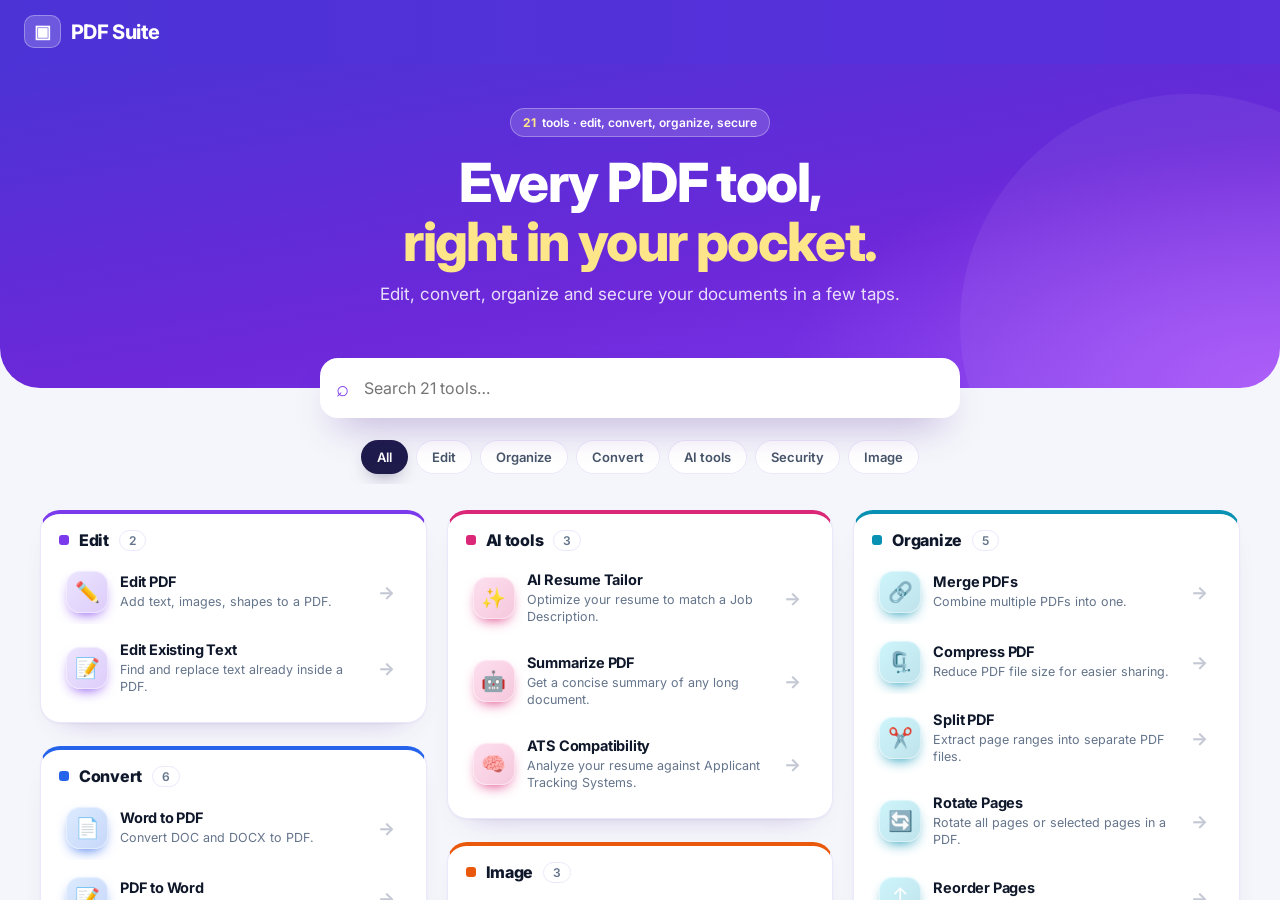
==== commit 56f624ae: "Desktop home: category panels in balanced columns instead of a gappy grid On computers each category" ====
--- a/index.html
+++ b/index.html
@@ -14,8 +14,11 @@
   <link rel="manifest" href="/manifest.webmanifest">
   <link rel="icon" href="/static/icons/favicon-32.png" type="image/png" sizes="32x32">
   <link rel="apple-touch-icon" href="/static/icons/apple-touch-icon.png">
+  <script src="/static/net.js"></script>
   <script src="/static/pwa.js" defer></script>
   <script src="/static/image-tools.js" defer></script>
+  <script src="/static/tool-page.js" defer></script>
+  <link rel="stylesheet" href="/static/tool-page.css">
   <link rel="preconnect" href="https://fonts.googleapis.com">
   <link rel="preconnect" href="https://fonts.gstatic.com" crossorigin>
   <link href="https://fonts.googleapis.com/css2?family=Inter:opsz,wght@14..32,400;14..32,500;14..32,600;14..32,700&display=swap" rel="stylesheet">
@@ -102,7 +105,25 @@
       .sidebar-close { display: block; }
       .sidebar-backdrop { display: none; position: fixed; inset: 0; background: rgba(0,0,0,0.3); z-index: 25; top: 64px; }
       .sidebar-backdrop.active { display: block; }
-    }
+      .tools-toggle { display: inline-flex !important; }
+    }
+    .tools-toggle { display: none; padding: 4px 10px; font-weight: 700; }
+    .edit-dock, .dock-download { display: none; }
+    @media (max-width: 768px) {
+      /* Phones: once a PDF is open the page fills the screen and the tools sit in a bottom bar. */
+      .editor-ready .tools-toggle { display: none !important; }
+      .editor-ready .dock-download { display: inline-flex; align-items: center; padding: 6px 12px; border: 0; border-radius: 999px; font-weight: 700; color: #fff; background: linear-gradient(135deg, #5b4cf0, #8b5cf6); white-space: nowrap; }
+      .editor-ready .edit-dock:not([hidden]) { display: flex; position: fixed; left: 0; right: 0; bottom: 0; z-index: 24; justify-content: space-around; gap: 2px;
+        padding: 6px 6px calc(8px + env(safe-area-inset-bottom)); background: rgba(255,255,255,.97); border-top: 1px solid #e6e8f0; box-shadow: 0 -10px 30px -18px rgba(30,27,75,.35); }
+      .edit-dock button { flex: 1; min-height: 52px; border: 0; background: none; border-radius: 12px; font: inherit; font-size: 11px; font-weight: 650; color: #334155; display: flex; flex-direction: column; align-items: center; justify-content: center; gap: 2px; cursor: pointer; }
+      .edit-dock button span { font-size: 19px; line-height: 1; font-weight: 800; }
+      .edit-dock button:active, .edit-dock button.on { background: #eeecff; color: #5b4cf0; }
+      .edit-dock button:disabled { opacity: .4; }
+      .editor-ready .viewer-wrap { padding-bottom: calc(84px + env(safe-area-inset-bottom)) !important; }
+      .editor-ready .toolbar { gap: 6px; padding: 0 8px; }
+      .editor-ready #pageInput { display: none; }
+    }
+    .home-help { text-align: center; font-size: 13px; margin: 18px 0 90px; } .home-help a { color: #5b4cf0; font-weight: 600; }
     .tool-section-title { font-size: 11px; font-weight: 700; text-transform: uppercase; letter-spacing: 0.5px; color: #94a3b8; margin-top: 4px; }
     .tool-grid-sidebar { display: grid; grid-template-columns: 1fr 1fr; gap: 6px; }
     
@@ -239,35 +260,48 @@
         <span class="tool-feature-go">Try</span>
       </button>
       <div class="tool-grid" id="toolGrid">
-        <h2 class="tool-group" data-group="pdf"><span class="tool-group-dot" aria-hidden="true"></span>Edit<span class="tool-group-count">2</span></h2>
-        <div class="tool-card" data-category="pdf" onclick="showEditor()"><div class="tool-icon icon-purple">✏️</div><h3>Edit PDF</h3><p>Add text, images, shapes to a PDF.</p></div>
-        <div class="tool-card" data-category="pdf" onclick="window.location.href='/edit-existing-text'"><div class="tool-icon icon-orange">📝</div><h3>Edit Existing Text</h3><p>Find and replace text already inside a PDF.</p></div>
-        <h2 class="tool-group" data-group="ai"><span class="tool-group-dot" aria-hidden="true"></span>AI tools<span class="tool-group-count">3</span></h2>
-        <div class="tool-card" data-category="ai" onclick="showTailor()"><div class="tool-icon icon-purple">✨</div><h3>AI Resume Tailor</h3><p>Optimize your resume to match a Job Description.</p></div>
-        <div class="tool-card" data-category="ai" onclick="showSummarize()"><div class="tool-icon icon-purple">🤖</div><h3>Summarize PDF</h3><p>Get a concise summary of any long document.</p></div>
-        <div class="tool-card" data-category="ai" onclick="showAts()"><div class="tool-icon icon-purple">🧠</div><h3>ATS Compatibility</h3><p>Analyze your resume against Applicant Tracking Systems.</p></div>
-        <h2 class="tool-group" data-group="organize"><span class="tool-group-dot" aria-hidden="true"></span>Organize<span class="tool-group-count">5</span></h2>
-        <div class="tool-card" data-category="organize" onclick="showConverter('merge-pdf')"><div class="tool-icon icon-red">🔗</div><h3>Merge PDFs</h3><p>Combine multiple PDFs into one.</p></div>
-        <div class="tool-card" data-category="organize" onclick="showConverter('compress-pdf')"><div class="tool-icon icon-green">🗜️</div><h3>Compress PDF</h3><p>Reduce PDF file size for easier sharing.</p></div>
-        <div class="tool-card" data-category="organize" onclick="showConverter('split-pdf')"><div class="tool-icon icon-orange">✂️</div><h3>Split PDF</h3><p>Extract page ranges into separate PDF files.</p></div>
-        <div class="tool-card" data-category="organize" onclick="showConverter('rotate-pdf')"><div class="tool-icon icon-blue">🔄</div><h3>Rotate Pages</h3><p>Rotate all pages or selected pages in a PDF.</p></div>
-        <div class="tool-card" data-category="organize" onclick="showConverter('reorder-pdf')"><div class="tool-icon icon-purple">↕️</div><h3>Reorder Pages</h3><p>Change the page sequence of a PDF.</p></div>
-        <h2 class="tool-group" data-group="convert"><span class="tool-group-dot" aria-hidden="true"></span>Convert<span class="tool-group-count">6</span></h2>
-        <div class="tool-card" data-category="convert" onclick="showConverter('word-to-pdf')"><div class="tool-icon icon-blue">📄</div><h3>Word to PDF</h3><p>Convert DOC and DOCX to PDF.</p></div>
-        <div class="tool-card" data-category="convert" onclick="showConverter('pdf-to-word')"><div class="tool-icon icon-blue">📝</div><h3>PDF to Word</h3><p>Convert PDF to DOCX.</p></div>
-        <div class="tool-card" data-category="convert" onclick="showConverter('excel-to-pdf')"><div class="tool-icon icon-green">📊</div><h3>Excel to PDF</h3><p>Convert spreadsheets to PDF.</p></div>
-        <div class="tool-card" data-category="convert" onclick="showConverter('powerpoint-to-pdf')"><div class="tool-icon icon-orange">📽️</div><h3>PowerPoint to PDF</h3><p>Convert presentations to PDF.</p></div>
-        <div class="tool-card" data-category="convert" onclick="showConverter('images-to-pdf')"><div class="tool-icon icon-orange">🖼️</div><h3>Images to PDF</h3><p>Combine images into a PDF.</p></div>
-        <div class="tool-card" data-category="convert" onclick="showConverter('pdf-to-images')"><div class="tool-icon icon-blue">📸</div><h3>PDF to Images</h3><p>Export PDF pages as images.</p></div>
-        <h2 class="tool-group" data-group="image"><span class="tool-group-dot" aria-hidden="true"></span>Image<span class="tool-group-count">3</span></h2>
-        <div class="tool-card" data-category="image" onclick="showEnhance()"><div class="tool-icon icon-pink">✨</div><h3>Enhance Image</h3><p>Adjust brightness, contrast, color, and sharpness of any image.</p></div>
-        <div class="tool-card" data-category="image" onclick="showRemoveBg()"><div class="tool-icon icon-gray">✂️</div><h3>Remove Background</h3><p>Automatically remove the background from any image using AI.</p></div>
-        <div class="tool-card" data-category="image" onclick="showConverter('image-to-image')"><div class="tool-icon icon-gray">🔄</div><h3>Image to Image</h3><p>Convert between image formats.</p></div>
-        <h2 class="tool-group" data-group="security"><span class="tool-group-dot" aria-hidden="true"></span>Security<span class="tool-group-count">2</span></h2>
-        <div class="tool-card" data-category="security" onclick="showProtect()"><div class="tool-icon icon-red">🔒</div><h3>Protect PDF</h3><p>Encrypt your PDF with a password to secure it.</p></div>
-        <div class="tool-card" data-category="security" onclick="showUnlock()"><div class="tool-icon icon-green">🔓</div><h3>Unlock PDF</h3><p>Remove password protection from a PDF.</p></div>
+        <section class="tool-section" data-group="pdf">
+          <h2 class="tool-group" data-group="pdf"><span class="tool-group-dot" aria-hidden="true"></span>Edit<span class="tool-group-count">2</span></h2>
+          <div class="tool-card" data-category="pdf" onclick="showEditor()"><div class="tool-icon icon-purple">✏️</div><h3>Edit PDF</h3><p>Add text, images, shapes to a PDF.</p></div>
+          <div class="tool-card" data-category="pdf" onclick="window.location.href='/edit-existing-text'"><div class="tool-icon icon-orange">📝</div><h3>Edit Existing Text</h3><p>Find and replace text already inside a PDF.</p></div>
+        </section>
+        <section class="tool-section" data-group="ai">
+          <h2 class="tool-group" data-group="ai"><span class="tool-group-dot" aria-hidden="true"></span>AI tools<span class="tool-group-count">3</span></h2>
+          <div class="tool-card" data-category="ai" onclick="showTailor()"><div class="tool-icon icon-purple">✨</div><h3>AI Resume Tailor</h3><p>Optimize your resume to match a Job Description.</p></div>
+          <div class="tool-card" data-category="ai" onclick="showSummarize()"><div class="tool-icon icon-purple">🤖</div><h3>Summarize PDF</h3><p>Get a concise summary of any long document.</p></div>
+          <div class="tool-card" data-category="ai" onclick="showAts()"><div class="tool-icon icon-purple">🧠</div><h3>ATS Compatibility</h3><p>Analyze your resume against Applicant Tracking Systems.</p></div>
+        </section>
+        <section class="tool-section" data-group="organize">
+          <h2 class="tool-group" data-group="organize"><span class="tool-group-dot" aria-hidden="true"></span>Organize<span class="tool-group-count">5</span></h2>
+          <div class="tool-card" data-category="organize" onclick="showConverter('merge-pdf')"><div class="tool-icon icon-red">🔗</div><h3>Merge PDFs</h3><p>Combine multiple PDFs into one.</p></div>
+          <div class="tool-card" data-category="organize" onclick="showConverter('compress-pdf')"><div class="tool-icon icon-green">🗜️</div><h3>Compress PDF</h3><p>Reduce PDF file size for easier sharing.</p></div>
+          <div class="tool-card" data-category="organize" onclick="showConverter('split-pdf')"><div class="tool-icon icon-orange">✂️</div><h3>Split PDF</h3><p>Extract page ranges into separate PDF files.</p></div>
+          <div class="tool-card" data-category="organize" onclick="showConverter('rotate-pdf')"><div class="tool-icon icon-blue">🔄</div><h3>Rotate Pages</h3><p>Rotate all pages or selected pages in a PDF.</p></div>
+          <div class="tool-card" data-category="organize" onclick="showConverter('reorder-pdf')"><div class="tool-icon icon-purple">↕️</div><h3>Reorder Pages</h3><p>Change the page sequence of a PDF.</p></div>
+        </section>
+        <section class="tool-section" data-group="convert">
+          <h2 class="tool-group" data-group="convert"><span class="tool-group-dot" aria-hidden="true"></span>Convert<span class="tool-group-count">6</span></h2>
+          <div class="tool-card" data-category="convert" onclick="showConverter('word-to-pdf')"><div class="tool-icon icon-blue">📄</div><h3>Word to PDF</h3><p>Convert DOC and DOCX to PDF.</p></div>
+          <div class="tool-card" data-category="convert" onclick="showConverter('pdf-to-word')"><div class="tool-icon icon-blue">📝</div><h3>PDF to Word</h3><p>Convert PDF to DOCX.</p></div>
+          <div class="tool-card" data-category="convert" onclick="showConverter('excel-to-pdf')"><div class="tool-icon icon-green">📊</div><h3>Excel to PDF</h3><p>Convert spreadsheets to PDF.</p></div>
+          <div class="tool-card" data-category="convert" onclick="showConverter('powerpoint-to-pdf')"><div class="tool-icon icon-orange">📽️</div><h3>PowerPoint to PDF</h3><p>Convert presentations to PDF.</p></div>
+          <div class="tool-card" data-category="convert" onclick="showConverter('images-to-pdf')"><div class="tool-icon icon-orange">🖼️</div><h3>Images to PDF</h3><p>Combine images into a PDF.</p></div>
+          <div class="tool-card" data-category="convert" onclick="showConverter('pdf-to-images')"><div class="tool-icon icon-blue">📸</div><h3>PDF to Images</h3><p>Export PDF pages as images.</p></div>
+        </section>
+        <section class="tool-section" data-group="image">
+          <h2 class="tool-group" data-group="image"><span class="tool-group-dot" aria-hidden="true"></span>Image<span class="tool-group-count">3</span></h2>
+          <div class="tool-card" data-category="image" onclick="showEnhance()"><div class="tool-icon icon-pink">✨</div><h3>Enhance Image</h3><p>Adjust brightness, contrast, color, and sharpness of any image.</p></div>
+          <div class="tool-card" data-category="image" onclick="showRemoveBg()"><div class="tool-icon icon-gray">✂️</div><h3>Remove Background</h3><p>Automatically remove the background from any image using AI.</p></div>
+          <div class="tool-card" data-category="image" onclick="showConverter('image-to-image')"><div class="tool-icon icon-gray">🔄</div><h3>Image to Image</h3><p>Convert between image formats.</p></div>
+        </section>
+        <section class="tool-section" data-group="security">
+          <h2 class="tool-group" data-group="security"><span class="tool-group-dot" aria-hidden="true"></span>Security<span class="tool-group-count">2</span></h2>
+          <div class="tool-card" data-category="security" onclick="showProtect()"><div class="tool-icon icon-red">🔒</div><h3>Protect PDF</h3><p>Encrypt your PDF with a password to secure it.</p></div>
+          <div class="tool-card" data-category="security" onclick="showUnlock()"><div class="tool-icon icon-green">🔓</div><h3>Unlock PDF</h3><p>Remove password protection from a PDF.</p></div>
+        </section>
       </div>
       <div class="tool-empty" id="toolEmpty" role="status">No tools found. Try another search or category.</div>
+      <p class="home-help"><a href="/check">Having trouble uploading? Run the connection check</a></p>
     </div>
     <nav class="home-tabbar" aria-label="Jump to a tool category">
       <button type="button" class="active" data-jump="all"><span aria-hidden="true">🏠</span>Home</button>
@@ -316,6 +350,7 @@
 
       <main class="main">
         <header class="toolbar" id="toolbar" hidden>
+          <button class="btn tools-toggle" id="toolsToggle" type="button" aria-controls="sidebar">🛠️ Tools</button>
           <div class="page-nav">
             <button class="btn" id="prevBtn" style="padding:4px 10px;">‹</button>
             <span><b id="pageNum">1</b> / <span id="pageCount">0</span></span>
@@ -323,12 +358,20 @@
           </div>
           <input id="pageInput" type="number" min="1" value="1">
           <span class="spacer"></span>
+          <button class="btn dock-download" id="dockDownload" type="button">⬇ Download</button>
           <div class="tool-grid-sidebar" style="width:110px;">
             <button class="btn" id="zoomOut" style="padding:4px;">−</button>
             <button class="btn" id="zoomIn" style="padding:4px;">+</button>
           </div>
         </header>
 
+        <nav class="edit-dock" id="editDock" hidden aria-label="Editing tools">
+          <button type="button" data-dock="addTextBtn"><span aria-hidden="true">T</span>Text</button>
+          <button type="button" data-dock="addShapeBtn"><span aria-hidden="true">⬛</span>Shape</button>
+          <button type="button" data-dock="addImageBtn"><span aria-hidden="true">🖼️</span>Image</button>
+          <button type="button" data-dock="undoBtn" id="dockUndo"><span aria-hidden="true">↶</span>Undo</button>
+          <button type="button" id="dockMore"><span aria-hidden="true">⋯</span>More</button>
+        </nav>
         <section class="viewer-wrap" id="viewerWrap">
           <div class="empty-state" onclick="document.getElementById('fileInput').click()">
             <span class="icon">📄</span>
@@ -345,7 +388,7 @@
   </div>
 
   <!-- PROTECT PDF VIEW -->
-  <div class="app-view" id="protectView" style="justify-content:center; overflow-y:auto; padding:40px 20px 80px 20px;">
+  <div class="app-view" id="protectView" data-tool-page data-input="protectFileInput" data-zone="protectUploadZone" data-run="runProtectBtn" data-status="protectStatus" style="justify-content:center; overflow-y:auto; padding:40px 20px 80px 20px;">
     <div class="card-panel" style="max-width:600px; width:100%; height:fit-content;">
       <h2 style="font-size:24px; font-weight:700; margin-bottom:8px;">🔒 Protect PDF</h2>
       <p style="color:#64748b; margin-bottom:24px;">Encrypt your PDF file with a password.</p>
@@ -365,7 +408,7 @@
   </div>
 
   <!-- UNLOCK PDF VIEW -->
-  <div class="app-view" id="unlockView" style="justify-content:center; overflow-y:auto; padding:40px 20px 80px 20px;">
+  <div class="app-view" id="unlockView" data-tool-page data-input="unlockFileInput" data-zone="unlockUploadZone" data-run="runUnlockBtn" data-status="unlockStatus" style="justify-content:center; overflow-y:auto; padding:40px 20px 80px 20px;">
     <div class="card-panel" style="max-width:600px; width:100%; height:fit-content;">
       <h2 style="font-size:24px; font-weight:700; margin-bottom:8px;">🔓 Unlock PDF</h2>
       <p style="color:#64748b; margin-bottom:24px;">Remove password protection from a PDF.</p>
@@ -385,7 +428,7 @@
   </div>
 
   <!-- ENHANCE IMAGE VIEW -->
-  <div class="app-view" id="enhanceView" style="justify-content:center; overflow-y:auto; padding:40px 20px 80px 20px;">
+  <div class="app-view" id="enhanceView" data-tool-page data-input="enhanceFileInput" data-zone="enhanceUploadZone" data-run="runEnhanceBtn" data-status="enhanceStatus" style="justify-content:center; overflow-y:auto; padding:40px 20px 80px 20px;">
     <div class="page-container split-grid" style="display:grid; grid-template-columns: 1fr 1fr; gap:20px; max-width:1000px; align-items:start;">
       
       <!-- Controls -->
@@ -434,7 +477,7 @@
   </div>
 
   <!-- REMOVE BACKGROUND VIEW -->
-  <div class="app-view" id="removeBgView" style="justify-content:center; overflow-y:auto; padding:40px 20px 80px 20px;">
+  <div class="app-view" id="removeBgView" data-tool-page data-input="removeBgFileInput" data-zone="removeBgUploadZone" data-run="runRemoveBgBtn" data-status="removeBgStatus" style="justify-content:center; overflow-y:auto; padding:40px 20px 80px 20px;">
     <div class="page-container split-grid" style="display:grid; grid-template-columns: 1fr 1fr; gap:20px; max-width:1000px; align-items:start;">
       
       <!-- Controls -->
@@ -465,11 +508,11 @@
   </div>
 
   <!-- AI TAILOR VIEW -->
-  <div class="app-view" id="tailorView" style="overflow-y:auto; padding:24px 24px 80px 24px;">
+  <div class="app-view" id="tailorView" data-tool-page data-run="generateTailoredBtn" data-status="tailorStatus" style="overflow-y:auto; padding:24px 24px 80px 24px;">
     <div class="page-container tailor-grid" style="display:grid; grid-template-columns:1fr 1fr; gap:20px; align-items:start;">
       <div class="card-panel">
-        <h3 style="font-size:18px; font-weight:700; margin-bottom:6px;">Optimize for ATS</h3>
-        <p style="color:#64748b; font-size:13px; margin-bottom:20px;">Upload your resume and JD. AI will rewrite your experience to match the role.</p>
+        <h2>🪄 AI Resume Tailor</h2>
+        <p>Upload your resume and the job description. AI rewrites your experience to match the role.</p>
         <label style="display:block; font-weight:600; font-size:14px; margin-bottom:8px;">1. Upload Current Resume (PDF or DOCX)</label>
         <input type="file" id="tailorResumeFile" accept=".pdf,.docx" style="width:100%; padding:10px; border:1px solid #e2e8f0; border-radius:8px; margin-bottom:20px;">
         <label style="display:block; font-weight:600; font-size:14px; margin-bottom:8px;">2. Job Description (Paste or Upload)</label>
@@ -503,7 +546,7 @@
   </div>
 
   <!-- SUMMARIZE VIEW -->
-  <div class="app-view" id="summarizeView" style="justify-content:center; overflow-y:auto; padding:40px 20px 80px 20px;">
+  <div class="app-view" id="summarizeView" data-tool-page data-input="summarizeFileInput" data-zone="summarizeUploadZone" data-run="runSummarizeBtn" data-status="summaryStatus" style="justify-content:center; overflow-y:auto; padding:40px 20px 80px 20px;">
     <div class="card-panel" style="max-width:700px; width:100%; height:fit-content;">
       <h2 style="font-size:24px; font-weight:700; margin-bottom:8px;">🤖 Document Summarizer</h2>
       <p style="color:#64748b; margin-bottom:24px;">Upload a PDF and get a 5-sentence summary instantly.</p>
@@ -519,7 +562,7 @@
   </div>
 
   <!-- ATS CHECKER VIEW -->
-  <div class="app-view" id="atsView" style="justify-content:center; overflow-y:auto; padding:40px 20px 80px 20px;">
+  <div class="app-view" id="atsView" data-tool-page data-input="atsFileInput" data-zone="atsUploadZone" data-status="atsStatus" style="justify-content:center; overflow-y:auto; padding:40px 20px 80px 20px;">
     <div class="card-panel" style="max-width:700px; width:100%; height:fit-content;">
       <h2 style="font-size:24px; font-weight:700; margin-bottom:8px;">🧠 ATS Compatibility Check</h2>
       <p style="color:#64748b; margin-bottom:24px;">Upload your resume (PDF or DOCX) to see how well it scores against Applicant Tracking Systems.</p>
@@ -622,9 +665,26 @@
     const views = document.querySelectorAll('.app-view');
     const homeBtn = document.getElementById('globalHomeBtn');
     function hideAllViews() { views.forEach(v => v.classList.remove('active')); homeBtn.style.display = 'block'; }
-    function goHome() { hideAllViews(); document.getElementById('homeView').classList.add('active'); homeBtn.style.display = 'none'; }
+    function goHome() { hideAllViews(); document.getElementById('homeView').classList.add('active'); homeBtn.style.display = 'none'; layoutToolSections(); }
     // Home tool discovery: the selected category stays active while navigating between views.
     let activeToolCategory = 'all';
+    // Computers: each category panel spans as many 4px grid rows as it is tall,
+    // so the panels pack into the shortest column (CSS .tool-grid.masonry).
+    function layoutToolSections() {
+      const grid = document.getElementById('toolGrid'); if (!grid) return;
+      const wide = window.matchMedia('(min-width: 1024px)').matches;
+      grid.classList.toggle('masonry', wide);
+      grid.querySelectorAll('.tool-section').forEach(section => {
+        section.style.gridRowEnd = '';
+        if (wide && !section.hidden) {
+          const gap = parseFloat(getComputedStyle(section).marginBottom) || 0;
+          section.style.gridRowEnd = 'span ' + Math.ceil((section.getBoundingClientRect().height + gap) / 4);
+        }
+      });
+    }
+    window.addEventListener('resize', () => { clearTimeout(layoutToolSections.t); layoutToolSections.t = setTimeout(layoutToolSections, 120); });
+    document.fonts?.ready?.then(layoutToolSections);
+    window.addEventListener('load', layoutToolSections);
     function filterHomeTools() {
       const query = (document.getElementById('toolSearch')?.value || '').trim().toLowerCase();
       const cards = Array.from(document.querySelectorAll('#toolGrid .tool-card'));
@@ -640,7 +700,12 @@
       // Section headings show only while their category has visible tools.
       document.querySelectorAll('#toolGrid .tool-group').forEach(group => {
         group.hidden = !cards.some(card => !card.hidden && card.dataset.category === group.dataset.group);
+        const section = group.closest('.tool-section');
+        if (section) section.hidden = group.hidden;
       });
+      const shownSections = document.querySelectorAll('#toolGrid .tool-section:not([hidden])').length;
+      document.getElementById('toolGrid')?.classList.toggle('one-section', shownSections === 1);
+      layoutToolSections();
       const feature = document.getElementById('toolFeature');
       if (feature) feature.hidden = !!query || activeToolCategory !== 'all';
       document.querySelectorAll('.home-tabbar button').forEach(btn => {
@@ -667,7 +732,7 @@
         document.getElementById('homeView')?.scrollTo({ top: 0, behavior: 'smooth' });
       });
     });
-    function showEditor() { hideAllViews(); document.getElementById('editorView').classList.add('active'); document.getElementById('sidebar').classList.add('open'); }
+    function showEditor() { hideAllViews(); document.getElementById('editorView').classList.add('active'); if (pdfData) closeSidebar(); else openSidebar(); }
     function showConverter(tool) { hideAllViews(); document.getElementById('converterView').classList.add('active'); document.getElementById('converterIframe').src = `/converter?tool=${tool}`; }
     function showTailor() { hideAllViews(); document.getElementById('tailorView').classList.add('active'); }
     function showSummarize() { hideAllViews(); document.getElementById('summarizeView').classList.add('active'); }
@@ -676,7 +741,16 @@
     function showUnlock() { hideAllViews(); document.getElementById('unlockView').classList.add('active'); }
     function showEnhance() { hideAllViews(); document.getElementById('enhanceView').classList.add('active'); }
     function showRemoveBg() { hideAllViews(); document.getElementById('removeBgView').classList.add('active'); }
+    const isPhoneLayout = () => window.matchMedia('(max-width: 768px)').matches;
+    function openSidebar() { document.getElementById('sidebar').classList.add('open'); if (isPhoneLayout()) document.getElementById('sidebarBackdrop').classList.add('active'); }
     function closeSidebar() { document.getElementById('sidebar').classList.remove('open'); document.getElementById('sidebarBackdrop').classList.remove('active'); }
+    document.getElementById('sidebarClose').addEventListener('click', closeSidebar);
+    document.getElementById('sidebarBackdrop').addEventListener('click', closeSidebar);
+    document.getElementById('toolsToggle').addEventListener('click', () => document.getElementById('sidebar').classList.contains('open') ? closeSidebar() : openSidebar());
+    document.querySelectorAll('#editDock [data-dock]').forEach(b => b.addEventListener('click', () => document.getElementById(b.dataset.dock).click()));
+    document.getElementById('dockMore').addEventListener('click', openSidebar);
+    document.getElementById('dockDownload').addEventListener('click', () => document.getElementById('downloadBtn').click());
+    ['addTextBtn', 'addShapeBtn', 'addImageBtn'].forEach(id => document.getElementById(id).addEventListener('click', () => { if (isPhoneLayout()) closeSidebar(); }));
     
     // Editor State
     let pdfData = null, pages = [], currentPage = 1, added = [], shapes = [], images = [], selected = null, history = [], future = [], additionOrder = 1;
@@ -701,12 +775,13 @@
       setTimeout(() => { t.classList.add('hide'); setTimeout(() => t.remove(), 300); }, 4500);
     }
     function downloadBlob(blob, filename) {
+      if (window.pdfSuiteSaveFile) { window.pdfSuiteSaveFile(blob, filename); return; }
       const url = URL.createObjectURL(blob); const a = document.createElement('a'); a.href = url; a.download = filename;
       document.body.appendChild(a); a.click(); a.remove();
       setTimeout(() => URL.revokeObjectURL(url), 2000); // revoking immediately breaks downloads in Safari/Firefox
     }
     async function errorFrom(res, fallback) { try { const d = await res.json(); return d.error || fallback; } catch { return fallback; } }
-    function updateStats() { $('undoBtn').disabled = !history.length; $('redoBtn').disabled = !future.length; }
+    function updateStats() { $('undoBtn').disabled = !history.length; $('redoBtn').disabled = !future.length; $('dockUndo').disabled = !history.length; }
 
     const uploadArea = $('uploadArea'), fileInput = $('fileInput'), viewerWrap = $('viewerWrap');
     uploadArea.onclick = () => fileInput.click();
@@ -715,6 +790,9 @@
 
     async function loadPDF(file) {
       const fd = new FormData(); fd.append('file', file);
+      if (isPhoneLayout()) closeSidebar();
+      setStatus('Opening ' + (file.name || 'your PDF') + '…');
+      if (!pdfData) viewerWrap.querySelector('.empty-state p')?.replaceChildren(document.createTextNode('Opening ' + (file.name || 'your PDF') + '…'));
       try {
         const res = await fetch('/api/extract', { method: 'POST', body: fd });
         const data = await res.json();
@@ -724,8 +802,13 @@
         $('pageCount').textContent = pages.length; $('pageInput').max = pages.length;
         $('toolbar').hidden = false; $('tools').hidden = false;
         viewer = null; overlay = null;
-        await renderCurrentPage(); uploadArea.style.display = 'none'; $('newDocBtn').style.display = 'block'; closeSidebar();
-      } catch (e) { showError(e.message); }
+        uploadArea.style.display = 'none'; $('newDocBtn').style.display = 'block'; closeSidebar(); setStatus('');
+        $('editorView').classList.add('editor-ready'); $('editDock').hidden = false;
+        await renderCurrentPage();
+      } catch (e) {
+        showError(e.message);
+        if (!pdfData) { viewerWrap.querySelector('.empty-state p')?.replaceChildren(document.createTextNode('Upload a PDF to get started')); fileInput.value = ''; openSidebar(); }
+      }
     }
 
     async function renderServerPage(token) {
--- a/static/tool-page.css
+++ b/static/tool-page.css
@@ -0,0 +1,96 @@
+/* PDF Suite: shared 3-step tool page (see static/tool-page.js). */
+
+/* ---------- layout ---------- */
+.app-view.tp { flex-direction: column; align-items: center; justify-content: flex-start !important; }
+.app-view.tp > :not(.tp-band) { width: 100%; }
+.app-view.tp > .card-panel { max-width: 640px !important; }
+.app-view.tp > .split-grid, .app-view.tp > .tailor-grid { max-width: 1000px !important; }
+
+.tp-band {
+  width: 100%; max-width: 1000px; margin: 0 auto 18px; padding: 18px 22px 16px;
+  background: linear-gradient(135deg, var(--accent, #5b4cf0) 0%, var(--accent-2, #8b5cf6) 100%);
+  color: #fff; border-radius: 22px; box-shadow: 0 18px 40px -22px rgba(76, 51, 214, .8);
+}
+.app-view.tp:has(> .card-panel) > .tp-band { max-width: 640px; }
+.tp-band-row { display: flex; align-items: flex-start; gap: 12px; }
+.tp-back {
+  flex: none; width: 38px; height: 38px; border: 0; border-radius: 999px; cursor: pointer;
+  background: rgba(255, 255, 255, .2); color: #fff; font-size: 24px; line-height: 1; display: grid; place-items: center;
+}
+.tp-back:hover { background: rgba(255, 255, 255, .3); }
+.tp-titles { min-width: 0; }
+.tp-title { margin: 2px 0 0; font-size: 22px; font-weight: 780; letter-spacing: -.3px; color: #fff; }
+.tp-desc { margin: 4px 0 0; font-size: 14px; line-height: 1.45; color: rgba(255, 255, 255, .9); }
+.tp-progress { display: flex; align-items: center; gap: 12px; margin: 14px 0 0 50px; }
+.tp-steps { display: flex; gap: 6px; flex: 1; max-width: 260px; }
+.tp-steps span { flex: 1; height: 5px; border-radius: 9px; background: rgba(255, 255, 255, .3); transition: background .25s; }
+.tp-steps span.on { background: #fff; }
+.tp-step-text { font-size: 12.5px; font-weight: 650; color: rgba(255, 255, 255, .92); white-space: nowrap; }
+
+/* ---------- step 1 → 2: the upload box becomes a file card ---------- */
+.tp .tp-picked { display: none !important; }
+.tp-file {
+  display: flex; align-items: center; gap: 12px; padding: 12px 14px; margin: 0 0 18px;
+  background: #fff; border: 1px solid var(--line, #e6e8f0); border-radius: 16px;
+}
+.tp-file[hidden] { display: none; }
+.tp-file-icon {
+  flex: none; width: 44px; height: 52px; border-radius: 8px; display: grid; place-items: center;
+  background: var(--accent-soft, #eeecff); color: var(--accent, #5b4cf0); font-size: 11px; font-weight: 800; letter-spacing: .4px;
+}
+.tp-file-text { min-width: 0; flex: 1; }
+.tp-file-text b { display: block; font-size: 14.5px; overflow: hidden; text-overflow: ellipsis; white-space: nowrap; }
+.tp-file-text small { display: block; color: var(--muted, #64748b); font-size: 12.5px; overflow: hidden; text-overflow: ellipsis; white-space: nowrap; }
+.tp-change {
+  flex: none; border: 0; background: none; color: var(--accent, #5b4cf0); font: inherit; font-weight: 700; font-size: 14px;
+  padding: 10px 6px; cursor: pointer;
+}
+
+/* ---------- status / errors ---------- */
+.tp-status.tp-empty { display: none; }
+.tp-status { font-size: 14px; }
+.tp-status.tp-bad {
+  text-align: left !important; color: #9a3412 !important; background: #fff7ed; border: 1px solid #fed7aa;
+  border-radius: 14px; padding: 12px 14px; font-weight: 600;
+}
+
+/* ---------- step 3: result card ---------- */
+.tp-done .tp-status:not(.tp-bad) { display: none; }
+.tp-result { margin-top: 18px; padding: 22px 18px 18px; text-align: center; background: #fff; border: 1px solid var(--line, #e6e8f0); border-radius: 20px; box-shadow: var(--shadow-sm, none); }
+.tp-result[hidden] { display: none; }
+.tp-ok { width: 60px; height: 60px; margin: 0 auto 10px; border-radius: 999px; display: grid; place-items: center; background: #ecfdf5; color: #059669; font-size: 30px; font-weight: 800; }
+.tp-result-title { margin: 0; font-size: 19px; font-weight: 780; color: var(--ink, #0f172a); background: none !important; padding: 0 !important; }
+.tp-result-name { margin: 4px 0 0; color: var(--muted, #64748b); font-size: 13.5px; word-break: break-all; }
+.tp-size { margin: 10px 0 16px; font-size: 15px; color: var(--ink-2, #334155); }
+.tp-size s { color: #94a3b8; }
+.tp-size b { color: #059669; font-size: 19px; }
+.tp-btn {
+  display: block; width: 100%; min-height: 48px; margin-top: 10px; border-radius: 14px; font: inherit; font-weight: 700; font-size: 15px; cursor: pointer;
+  background: #fff; color: var(--ink-2, #334155); border: 1px solid var(--line, #e6e8f0);
+}
+.tp-btn.tp-primary { background: linear-gradient(135deg, var(--accent, #5b4cf0), var(--accent-2, #8b5cf6)); color: #fff; border: 0; box-shadow: 0 10px 22px -12px rgba(91, 76, 240, .9); }
+.tp-btn.tp-again { font-size: 14px; }
+.tp-next-label { margin: 20px 0 8px; text-align: left; font-size: 12px; font-weight: 750; letter-spacing: .5px; text-transform: uppercase; color: var(--muted, #64748b); }
+.tp-next { display: grid; grid-template-columns: 1fr 1fr; gap: 8px; }
+.tp-next button {
+  display: flex; align-items: center; gap: 8px; padding: 11px 12px; min-height: 46px; border-radius: 12px; cursor: pointer;
+  background: #fff; border: 1px solid var(--line, #e6e8f0); font: inherit; font-size: 13.5px; font-weight: 650; color: var(--ink, #0f172a); text-align: left;
+}
+.tp-next button:hover { border-color: #c7c2ff; }
+
+/* ---------- phones ---------- */
+@media (max-width: 768px) {
+  .app-view.tp { padding: 0 0 calc(110px + env(safe-area-inset-bottom)) !important; }
+  .app-view.tp > :not(.tp-band) { padding-left: 12px; padding-right: 12px; }
+  .app-view.tp > .card-panel { width: calc(100% - 24px); padding: 16px 14px !important; }
+  .tp-band { border-radius: 0 0 24px 24px; margin-bottom: 14px; padding: 14px 14px 16px; box-shadow: none; }
+  .app-view.tp:has(> .card-panel) > .tp-band { max-width: none; }
+  .tp-title { font-size: 19px; }
+  .tp-desc { font-size: 13px; }
+  .tp-progress { margin-left: 50px; }
+  /* Main button stays reachable with your thumb. */
+  .tp[data-step="2"] .tp-run {
+    position: sticky; bottom: calc(12px + env(safe-area-inset-bottom)); z-index: 6;
+    box-shadow: 0 -12px 24px -8px rgba(245, 246, 251, .95), 0 12px 26px -12px rgba(91, 76, 240, .9) !important;
+  }
+}
--- a/static/theme.css
+++ b/static/theme.css
@@ -371,3 +371,45 @@
 
 /* Stacked image tools on phones: no empty gap between the controls and the preview. */
 @media (max-width: 900px) { .split-grid { align-content: start !important; height: auto !important; } .split-grid > .card-panel { height: auto !important; } }
+
+/* ---------- Home: tool sections ----------
+   Phones and tablets: sections are invisible wrappers, so the tool grid looks
+   exactly as before. Computers: each category is a panel and the panels flow
+   in balanced columns, so short categories don't leave empty space. */
+.tool-section { display: contents; }
+.tool-section[hidden] { display: none !important; }
+@media (min-width: 1024px) {
+  .tool-grid { display: block !important; column-count: 3; column-gap: 20px; }
+  .tool-section {
+    display: block; break-inside: avoid; margin: 0 0 20px; padding: 16px 14px 10px;
+    background: #fff; border: 1px solid #ece8fb; border-radius: 20px;
+    box-shadow: 0 1px 2px rgba(15,23,42,.04), 0 14px 30px -24px rgba(76,29,149,.45);
+    border-top: 4px solid var(--cat, var(--accent));
+  }
+  .tool-section[data-group="pdf"] { --cat: #7c3aed; } .tool-section[data-group="ai"] { --cat: #db2777; }
+  .tool-section[data-group="organize"] { --cat: #0891b2; } .tool-section[data-group="convert"] { --cat: #2563eb; }
+  .tool-section[data-group="image"] { --cat: #ea580c; } .tool-section[data-group="security"] { --cat: #059669; }
+  .tool-section .tool-group { margin: 0 4px 8px !important; font-size: 16px; }
+  .tool-section .tool-card {
+    margin: 0 0 4px; padding: 11px 36px 11px 10px !important; grid-template-columns: 42px 1fr; column-gap: 12px;
+    border: 1px solid transparent !important; border-left-width: 1px !important; box-shadow: none !important; background: transparent !important; border-radius: 14px !important;
+  }
+  .tool-section .tool-card::before { display: none !important; }
+  .tool-section .tool-card .tool-icon { width: 42px !important; height: 42px !important; font-size: 20px !important; grid-row: span 2; }
+  .tool-section .tool-card h3 { align-self: end; font-size: 14.5px !important; }
+  .tool-section .tool-card p { align-self: start; font-size: 12.5px !important; line-height: 1.4; }
+  .tool-section .tool-card::after { top: 50%; right: 14px; transform: translateY(-50%); }
+  .tool-section .tool-card:hover { transform: none !important; background: var(--accent-soft) !important; border-color: #e3defd !important; }
+  .tool-section .tool-card:hover::after { transform: translate(3px, -50%); }
+  /* One category picked (or one left after a search): a single wide panel. */
+  .tool-grid.one-section { column-count: 1; }
+  .tool-grid.one-section .tool-section { display: grid; grid-template-columns: repeat(3, minmax(0, 1fr)); gap: 4px 10px; }
+  .tool-grid.one-section .tool-section .tool-group { grid-column: 1 / -1; }
+}
+@media (min-width: 1024px) and (max-width: 1199px) { .tool-grid { column-count: 2; } }
+/* With JavaScript: a masonry grid (index.html layoutToolSections) so panels fill the shortest column first. */
+@media (min-width: 1024px) {
+  .tool-grid.masonry { display: grid !important; grid-template-columns: repeat(3, minmax(0, 1fr)) !important; grid-auto-rows: 4px; gap: 0 20px !important; grid-auto-flow: row dense; align-items: start; }
+  .tool-grid.masonry.one-section { grid-template-columns: 1fr !important; }
+}
+@media (min-width: 1024px) and (max-width: 1199px) { .tool-grid.masonry { grid-template-columns: repeat(2, minmax(0, 1fr)) !important; } }
